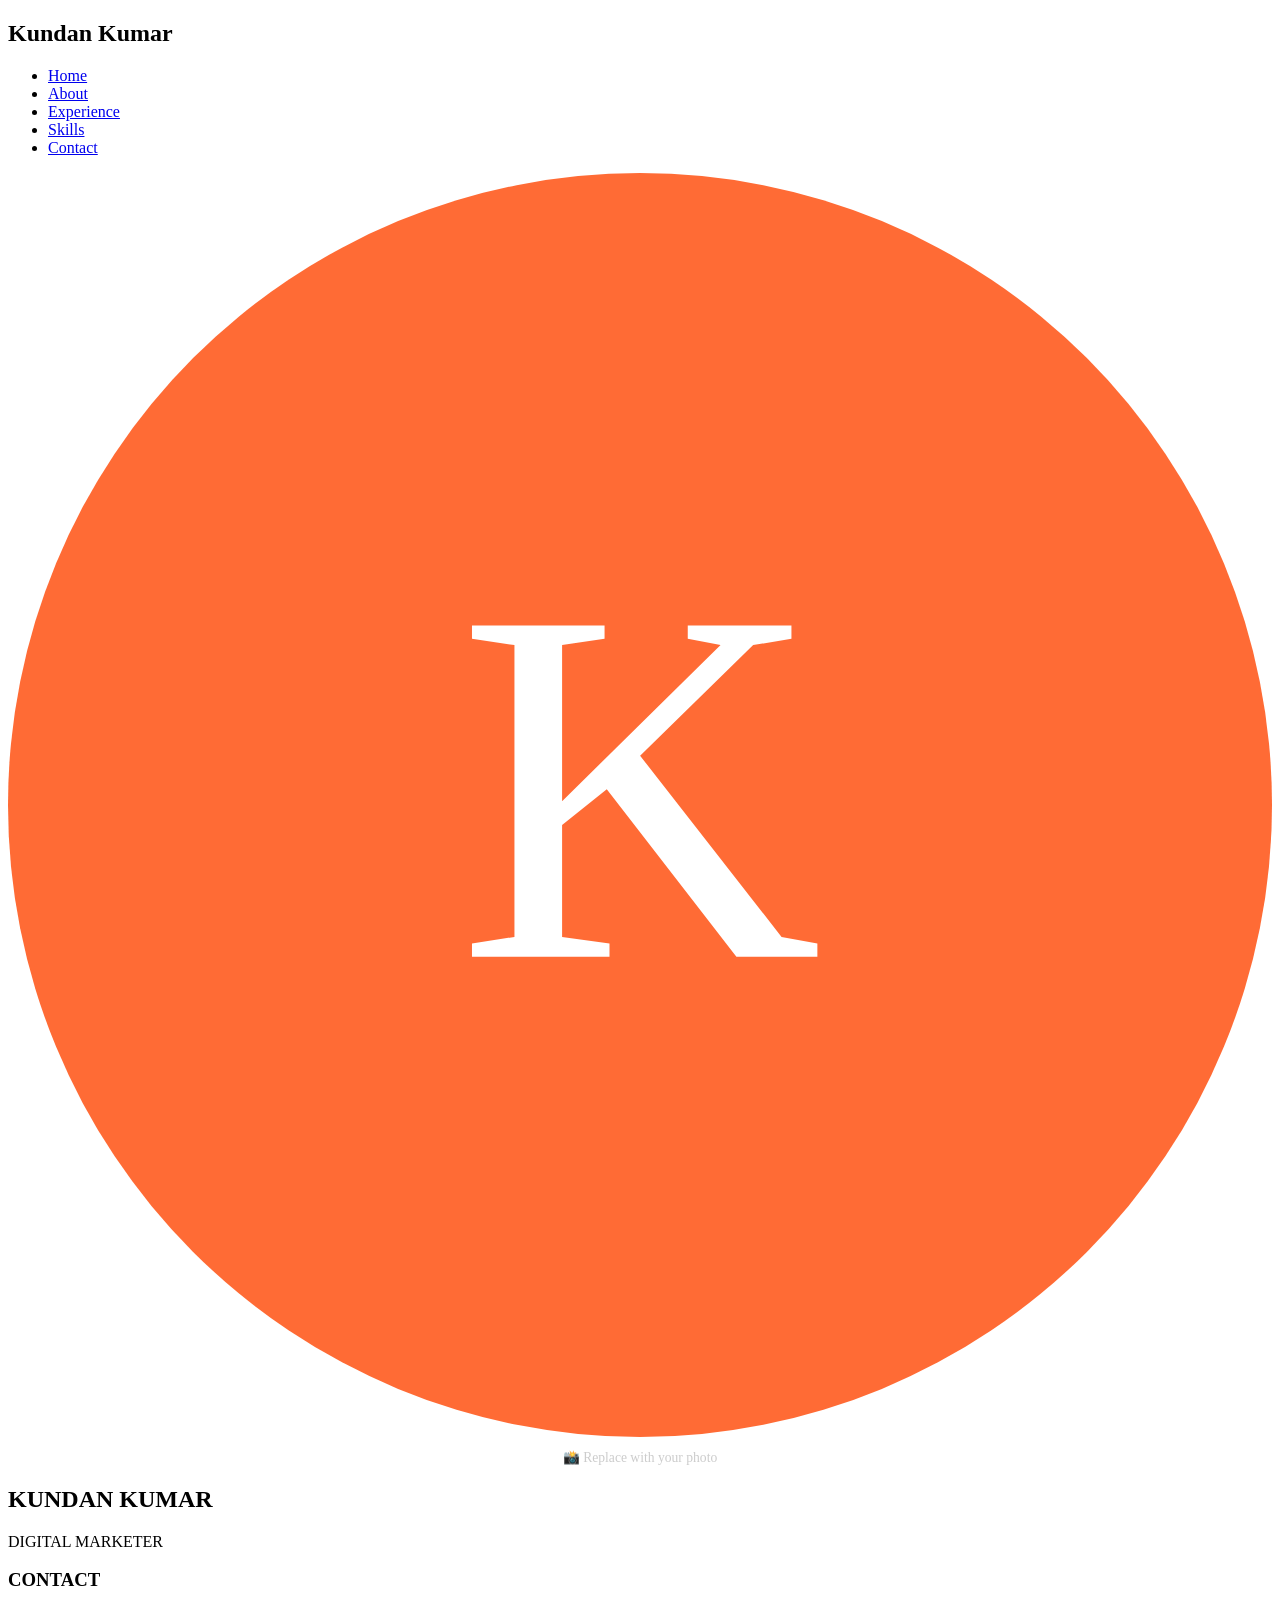
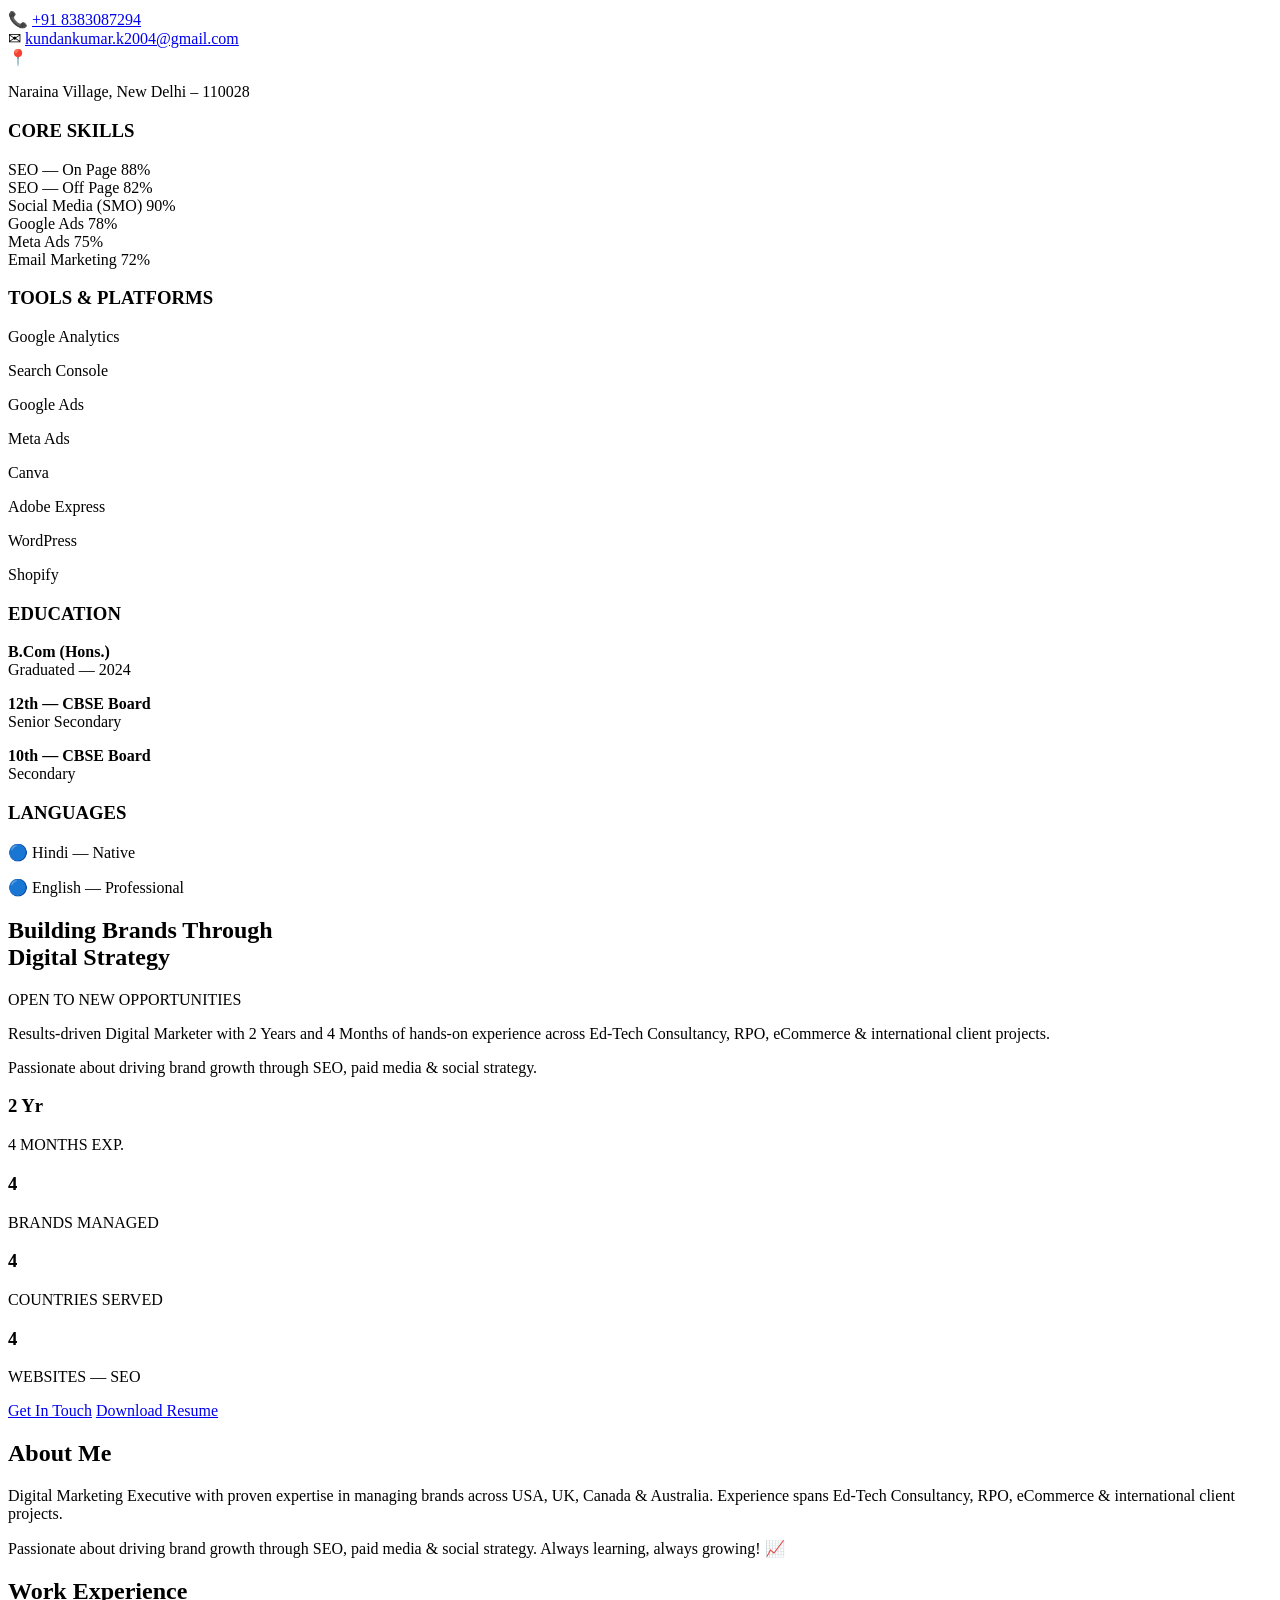
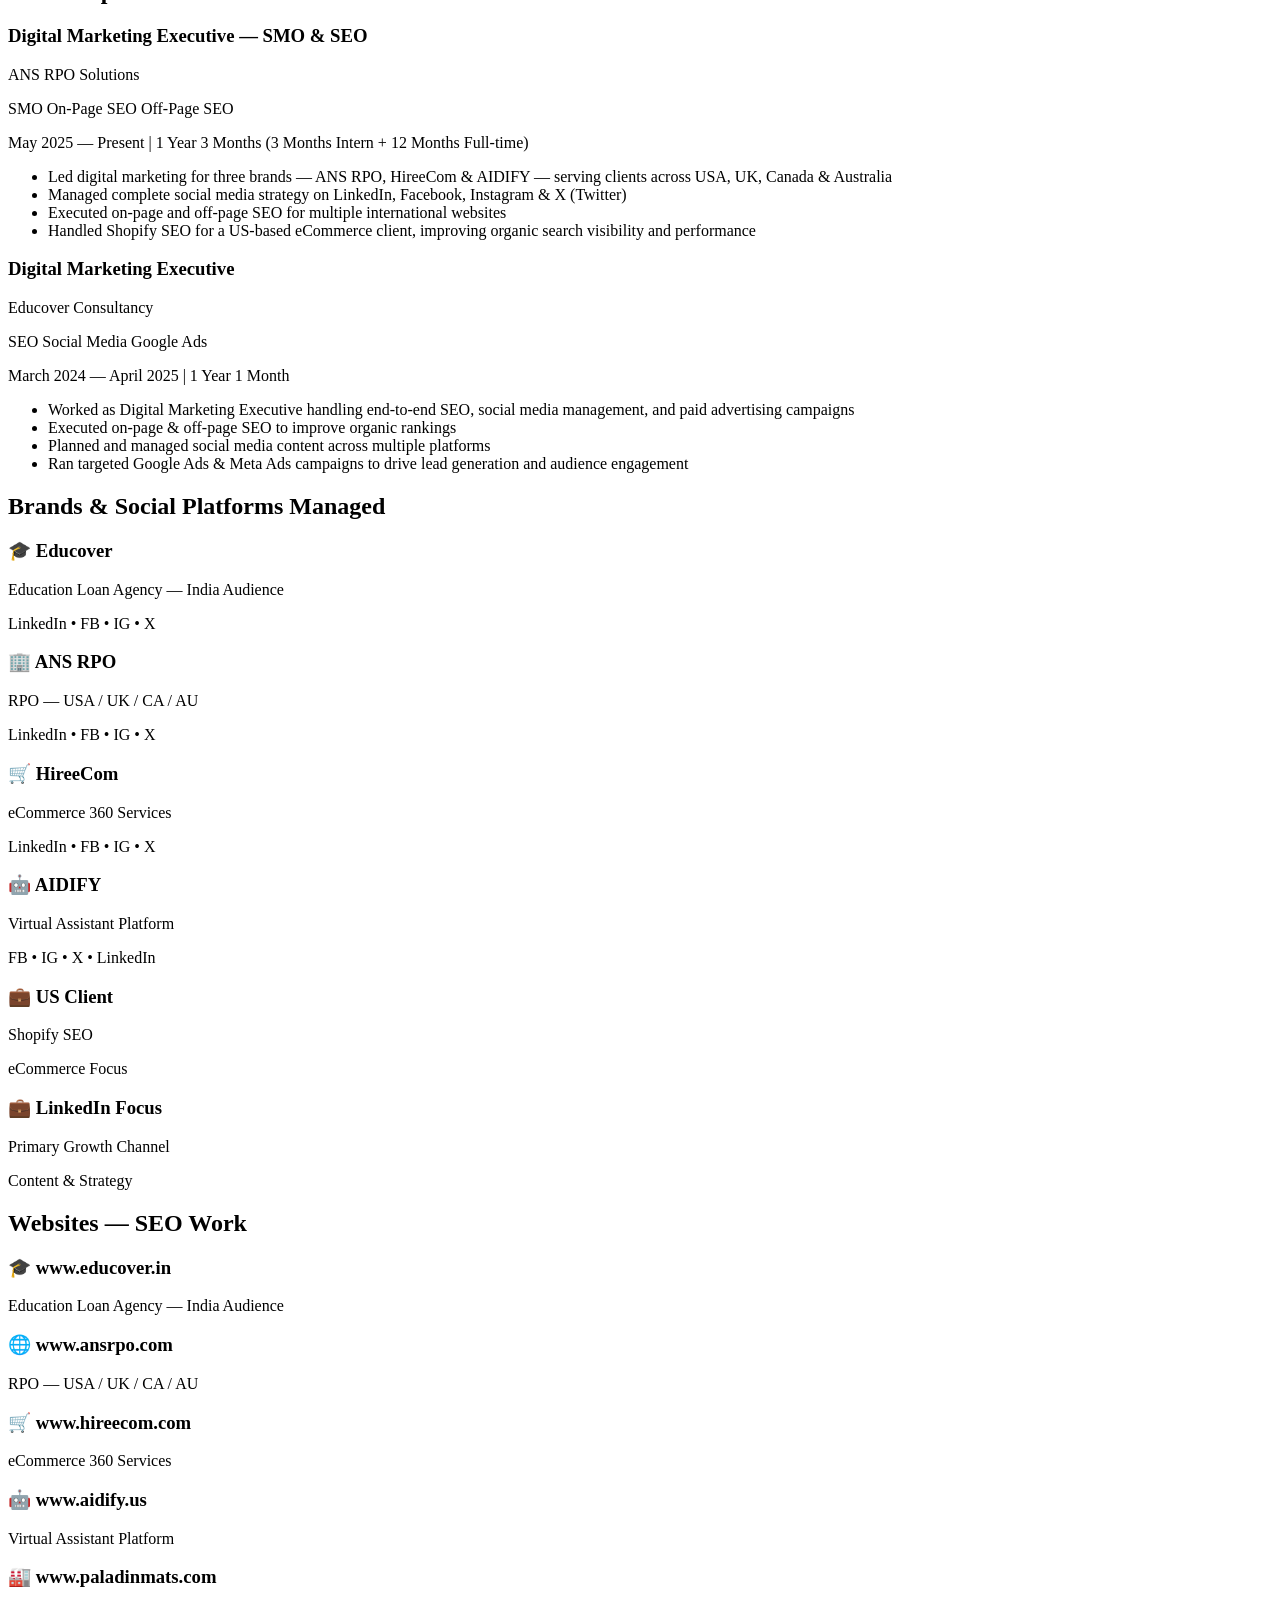
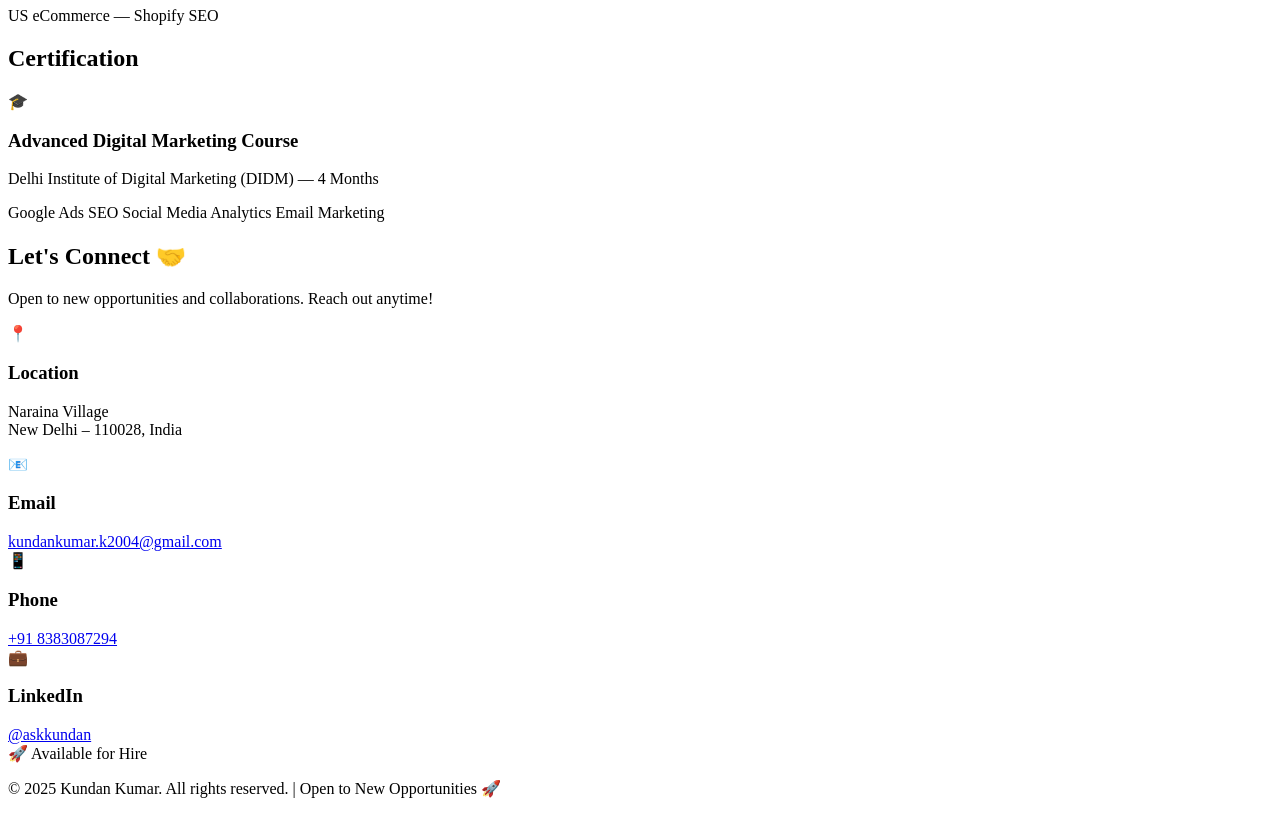
==== index.html @ 812a9d03 "Update index.html" ====
<!DOCTYPE html>
<html lang="en">
<head>
    <meta charset="UTF-8">
    <meta name="viewport" content="width=device-width, initial-scale=1.0">
    <title>Kundan Kumar - Digital Marketer</title>
    <link rel="stylesheet" href="style-resume.css">
</head>
<body>
    <!-- Navigation -->
    <nav class="navbar">
        <div class="container">
            <h1 class="logo">Kundan Kumar</h1>
            <ul class="nav-links">
                <li><a href="#home">Home</a></li>
                <li><a href="#about">About</a></li>
                <li><a href="#experience">Experience</a></li>
                <li><a href="#skills">Skills</a></li>
                <li><a href="#contact">Contact</a></li>
            </ul>
        </div>
    </nav>

    <!-- Main Container with Sidebar Layout -->
    <div class="main-wrapper">
        <!-- Left Sidebar -->
        <aside class="sidebar">
            <!-- Profile Section -->
            <div class="profile-section">
                <div class="profile-image-container">
                    <img src="data:image/svg+xml,%3Csvg xmlns='http://www.w3.org/2000/svg' viewBox='0 0 200 200'%3E%3Ccircle cx='100' cy='100' r='100' fill='%23FF6B35'/%3E%3Ctext x='50%' y='50%' font-size='80' fill='white' text-anchor='middle' dy='.3em'%3EK%3C/text%3E%3C/svg%3E" alt="Kundan Kumar" class="profile-image">
                    <p style="text-align: center; color: #ccc; font-size: 0.85rem; margin-top: 0.5rem;">📸 Replace with your photo</p>
                </div>
                <h2 class="sidebar-name">KUNDAN KUMAR</h2>
                <p class="sidebar-role">DIGITAL MARKETER</p>
            </div>

            <!-- Contact Section -->
            <div class="sidebar-section">
                <h3 class="sidebar-section-title">CONTACT</h3>
                <div class="contact-item-sidebar">
                    <span class="contact-icon">📞</span>
                    <a href="tel:+918383087294">+91 8383087294</a>
                </div>
                <div class="contact-item-sidebar">
                    <span class="contact-icon">✉</span>
                    <a href="mailto:kundankumar.k2004@gmail.com">kundankumar.k2004@gmail.com</a>
                </div>
                <div class="contact-item-sidebar">
                    <span class="contact-icon">📍</span>
                    <p>Naraina Village, New Delhi – 110028</p>
                </div>
            </div>

            <!-- Core Skills Section -->
            <div class="sidebar-section">
                <h3 class="sidebar-section-title">CORE SKILLS</h3>
                <div class="sidebar-skill">
                    <div class="skill-header">
                        <span>SEO — On Page</span>
                        <span class="skill-percent">88%</span>
                    </div>
                    <div class="sidebar-progress">
                        <div class="sidebar-progress-bar" style="width: 88%"></div>
                    </div>
                </div>
                <div class="sidebar-skill">
                    <div class="skill-header">
                        <span>SEO — Off Page</span>
                        <span class="skill-percent">82%</span>
                    </div>
                    <div class="sidebar-progress">
                        <div class="sidebar-progress-bar" style="width: 82%"></div>
                    </div>
                </div>
                <div class="sidebar-skill">
                    <div class="skill-header">
                        <span>Social Media (SMO)</span>
                        <span class="skill-percent">90%</span>
                    </div>
                    <div class="sidebar-progress">
                        <div class="sidebar-progress-bar" style="width: 90%"></div>
                    </div>
                </div>
                <div class="sidebar-skill">
                    <div class="skill-header">
                        <span>Google Ads</span>
                        <span class="skill-percent">78%</span>
                    </div>
                    <div class="sidebar-progress">
                        <div class="sidebar-progress-bar" style="width: 78%"></div>
                    </div>
                </div>
                <div class="sidebar-skill">
                    <div class="skill-header">
                        <span>Meta Ads</span>
                        <span class="skill-percent">75%</span>
                    </div>
                    <div class="sidebar-progress">
                        <div class="sidebar-progress-bar" style="width: 75%"></div>
                    </div>
                </div>
                <div class="sidebar-skill">
                    <div class="skill-header">
                        <span>Email Marketing</span>
                        <span class="skill-percent">72%</span>
                    </div>
                    <div class="sidebar-progress">
                        <div class="sidebar-progress-bar" style="width: 72%"></div>
                    </div>
                </div>
            </div>

            <!-- Tools Section -->
            <div class="sidebar-section">
                <h3 class="sidebar-section-title">TOOLS & PLATFORMS</h3>
                <div class="tools-list">
                    <p>Google Analytics</p>
                    <p>Search Console</p>
                    <p>Google Ads</p>
                    <p>Meta Ads</p>
                    <p>Canva</p>
                    <p>Adobe Express</p>
                    <p>WordPress</p>
                    <p>Shopify</p>
                </div>
            </div>

            <!-- Education Section -->
            <div class="sidebar-section">
                <h3 class="sidebar-section-title">EDUCATION</h3>
                <div class="education-sidebar">
                    <p><strong>B.Com (Hons.)</strong><br>Graduated — 2024</p>
                    <p><strong>12th — CBSE Board</strong><br>Senior Secondary</p>
                    <p><strong>10th — CBSE Board</strong><br>Secondary</p>
                </div>
            </div>

            <!-- Languages Section -->
            <div class="sidebar-section">
                <h3 class="sidebar-section-title">LANGUAGES</h3>
                <div class="languages-list">
                    <p>🔵 Hindi — Native</p>
                    <p>🔵 English — Professional</p>
                </div>
            </div>
        </aside>

        <!-- Main Content -->
        <main class="main-content">
            <!-- Hero Section -->
            <section id="home" class="hero">
                <div class="hero-header">
                    <h2>Building Brands Through<br><span class="highlight">Digital Strategy</span></h2>
                    <p class="hero-tag">OPEN TO NEW OPPORTUNITIES</p>
                </div>
                <p class="hero-description">
                    Results-driven Digital Marketer with 2 Years and 4 Months of hands-on experience across Ed-Tech Consultancy, RPO, eCommerce & international client projects.
                </p>
                <p class="hero-description">
                    Passionate about driving brand growth through SEO, paid media & social strategy.
                </p>
                <div class="stats-inline">
                    <div class="stat">
                        <h3>2 Yr</h3>
                        <p>4 MONTHS EXP.</p>
                    </div>
                    <div class="stat">
                        <h3>4</h3>
                        <p>BRANDS MANAGED</p>
                    </div>
                    <div class="stat">
                        <h3>4</h3>
                        <p>COUNTRIES SERVED</p>
                    </div>
                    <div class="stat">
                        <h3>4</h3>
                        <p>WEBSITES — SEO</p>
                    </div>
                </div>
                <div class="hero-buttons">
                    <a href="#contact" class="btn btn-primary">Get In Touch</a>
                    <a href="https://drive.google.com/file/d/17wzoZpNuNCdgVN_WbTjARKG0nC4PgdHW/view?usp=drivesdk" class="btn btn-secondary" target="_blank">Download Resume</a>
                </div>
            </section>

            <!-- About Section -->
            <section id="about" class="about">
                <h2>About Me</h2>
                <p>Digital Marketing Executive with proven expertise in managing brands across USA, UK, Canada & Australia. Experience spans Ed-Tech Consultancy, RPO, eCommerce & international client projects.</p>
                <p>Passionate about driving brand growth through SEO, paid media & social strategy. Always learning, always growing! 📈</p>
            </section>

            <!-- Work Experience Section -->
            <section id="experience" class="experience">
                <h2>Work Experience</h2>
                
                <div class="experience-card">
                    <div class="experience-header-main">
                        <div>
                            <h3>Digital Marketing Executive — SMO & SEO</h3>
                            <p class="company-name">ANS RPO Solutions</p>
                        </div>
                        <span class="experience-badge">SMO</span>
                        <span class="experience-badge">On-Page SEO</span>
                        <span class="experience-badge">Off-Page SEO</span>
                    </div>
                    <p class="experience-date">May 2025 — Present | 1 Year 3 Months (3 Months Intern + 12 Months Full-time)</p>
                    <ul class="experience-list">
                        <li>Led digital marketing for three brands — ANS RPO, HireeCom & AIDIFY — serving clients across USA, UK, Canada & Australia</li>
                        <li>Managed complete social media strategy on LinkedIn, Facebook, Instagram & X (Twitter)</li>
                        <li>Executed on-page and off-page SEO for multiple international websites</li>
                        <li>Handled Shopify SEO for a US-based eCommerce client, improving organic search visibility and performance</li>
                    </ul>
                </div>

                <div class="experience-card">
                    <div class="experience-header-main">
                        <div>
                            <h3>Digital Marketing Executive</h3>
                            <p class="company-name">Educover Consultancy</p>
                        </div>
                        <span class="experience-badge">SEO</span>
                        <span class="experience-badge">Social Media</span>
                        <span class="experience-badge">Google Ads</span>
                    </div>
                    <p class="experience-date">March 2024 — April 2025 | 1 Year 1 Month</p>
                    <ul class="experience-list">
                        <li>Worked as Digital Marketing Executive handling end-to-end SEO, social media management, and paid advertising campaigns</li>
                        <li>Executed on-page & off-page SEO to improve organic rankings</li>
                        <li>Planned and managed social media content across multiple platforms</li>
                        <li>Ran targeted Google Ads & Meta Ads campaigns to drive lead generation and audience engagement</li>
                    </ul>
                </div>
            </section>

            <!-- Brands Section -->
            <section id="brands" class="brands">
                <h2>Brands & Social Platforms Managed</h2>
                <div class="brands-grid">
                    <div class="brand-card">
                        <h3>🎓 Educover</h3>
                        <p>Education Loan Agency — India Audience</p>
                        <p class="brand-platforms">LinkedIn • FB • IG • X</p>
                    </div>
                    <div class="brand-card">
                        <h3>🏢 ANS RPO</h3>
                        <p>RPO — USA / UK / CA / AU</p>
                        <p class="brand-platforms">LinkedIn • FB • IG • X</p>
                    </div>
                    <div class="brand-card">
                        <h3>🛒 HireeCom</h3>
                        <p>eCommerce 360 Services</p>
                        <p class="brand-platforms">LinkedIn • FB • IG • X</p>
                    </div>
                    <div class="brand-card">
                        <h3>🤖 AIDIFY</h3>
                        <p>Virtual Assistant Platform</p>
                        <p class="brand-platforms">FB • IG • X • LinkedIn</p>
                    </div>
                    <div class="brand-card">
                        <h3>💼 US Client</h3>
                        <p>Shopify SEO</p>
                        <p class="brand-platforms">eCommerce Focus</p>
                    </div>
                    <div class="brand-card">
                        <h3>💼 LinkedIn Focus</h3>
                        <p>Primary Growth Channel</p>
                        <p class="brand-platforms">Content & Strategy</p>
                    </div>
                </div>
            </section>

            <!-- Websites - SEO Work -->
            <section id="websites" class="websites">
                <h2>Websites — SEO Work</h2>
                <div class="websites-grid">
                    <div class="website-card">
                        <h3>🎓 www.educover.in</h3>
                        <p>Education Loan Agency — India Audience</p>
                    </div>
                    <div class="website-card">
                        <h3>🌐 www.ansrpo.com</h3>
                        <p>RPO — USA / UK / CA / AU</p>
                    </div>
                    <div class="website-card">
                        <h3>🛒 www.hireecom.com</h3>
                        <p>eCommerce 360 Services</p>
                    </div>
                    <div class="website-card">
                        <h3>🤖 www.aidify.us</h3>
                        <p>Virtual Assistant Platform</p>
                    </div>
                    <div class="website-card">
                        <h3>🏭 www.paladinmats.com</h3>
                        <p>US eCommerce — Shopify SEO</p>
                    </div>
                </div>
            </section>

            <!-- Certification Section -->
            <section id="certification" class="certification">
                <h2>Certification</h2>
                <div class="cert-card">
                    <div class="cert-icon">🎓</div>
                    <div class="cert-content">
                        <h3>Advanced Digital Marketing Course</h3>
                        <p>Delhi Institute of Digital Marketing (DIDM) — 4 Months</p>
                        <div class="cert-skills">
                            <span>Google Ads</span>
                            <span>SEO</span>
                            <span>Social Media</span>
                            <span>Analytics</span>
                            <span>Email Marketing</span>
                        </div>
                    </div>
                </div>
            </section>

            <!-- Contact Section -->
            <section id="contact" class="contact">
                <h2>Let's Connect 🤝</h2>
                <p>Open to new opportunities and collaborations. Reach out anytime!</p>
                
                <div class="contact-grid">
                    <div class="contact-item-main">
                        <span class="contact-icon-main">📍</span>
                        <div>
                            <h3>Location</h3>
                            <p>Naraina Village<br>New Delhi – 110028, India</p>
                        </div>
                    </div>
                    <div class="contact-item-main">
                        <span class="contact-icon-main">📧</span>
                        <div>
                            <h3>Email</h3>
                            <a href="mailto:kundankumar.k2004@gmail.com">kundankumar.k2004@gmail.com</a>
                        </div>
                    </div>
                    <div class="contact-item-main">
                        <span class="contact-icon-main">📱</span>
                        <div>
                            <h3>Phone</h3>
                            <a href="tel:+918383087294">+91 8383087294</a>
                        </div>
                    </div>
                    <div class="contact-item-main">
                        <span class="contact-icon-main">💼</span>
                        <div>
                            <h3>LinkedIn</h3>
                            <a href="https://www.linkedin.com/in/askkundan/" target="_blank">@askkundan</a>
                        </div>
                    </div>
                </div>

                <div class="available-badge">
                    <span>🚀</span> Available for Hire
                </div>
            </section>
        </main>
    </div>

    <!-- Footer -->
    <footer>
        <p>&copy; 2025 Kundan Kumar. All rights reserved. | Open to New Opportunities 🚀</p>
    </footer>

    <script src="script.js"></script>
</body>
</html>
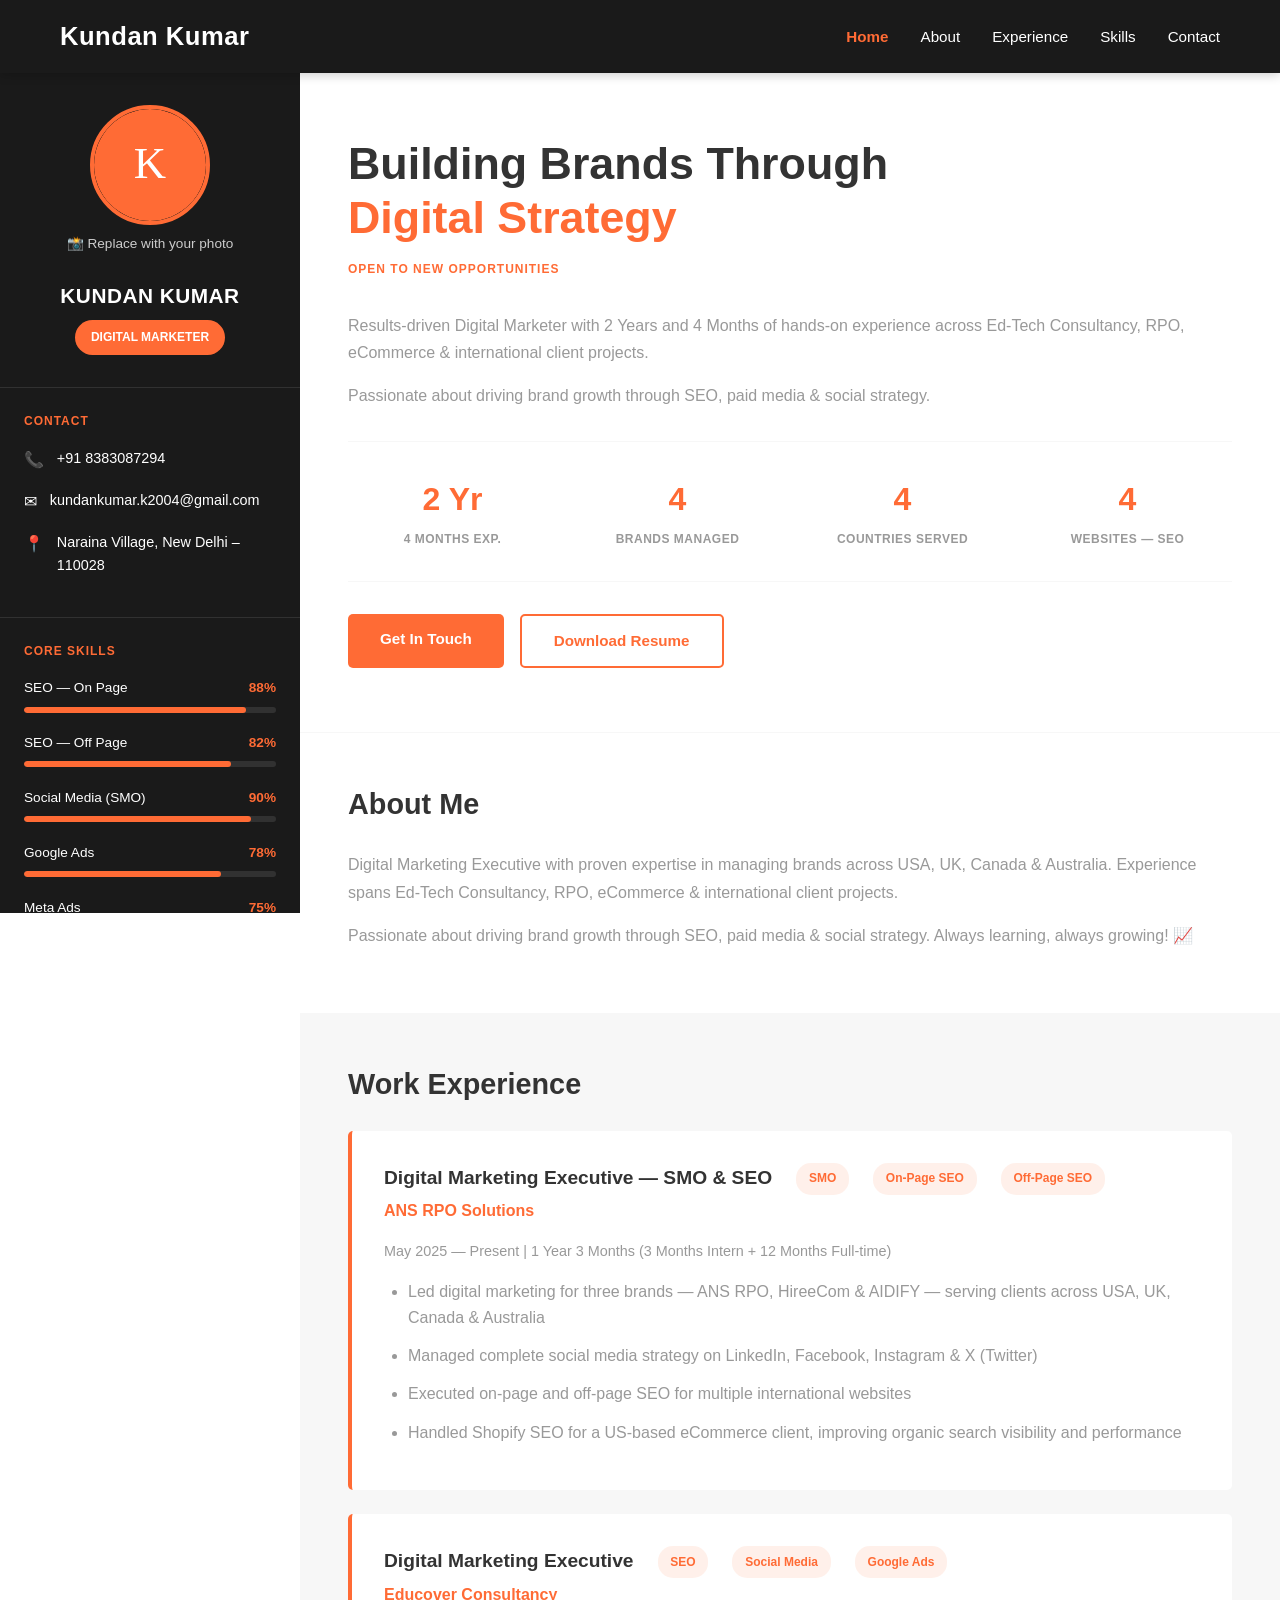
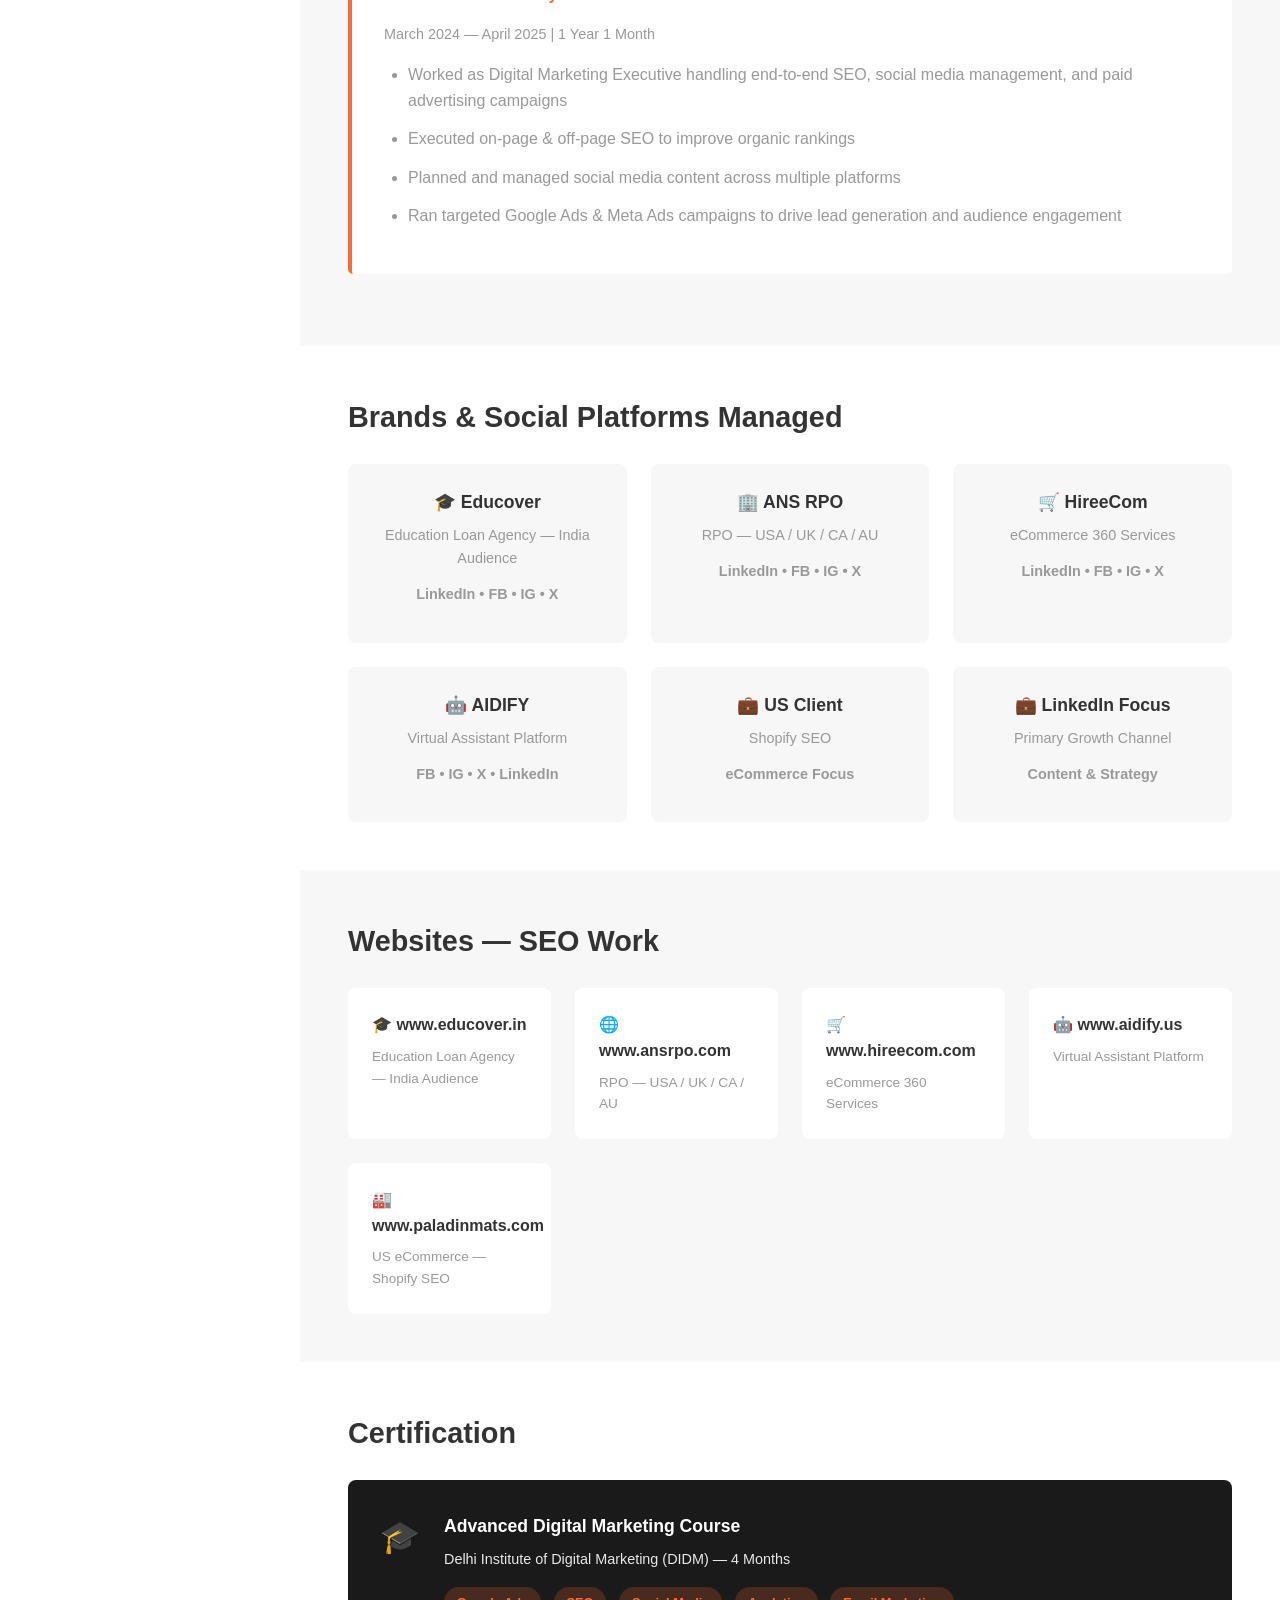
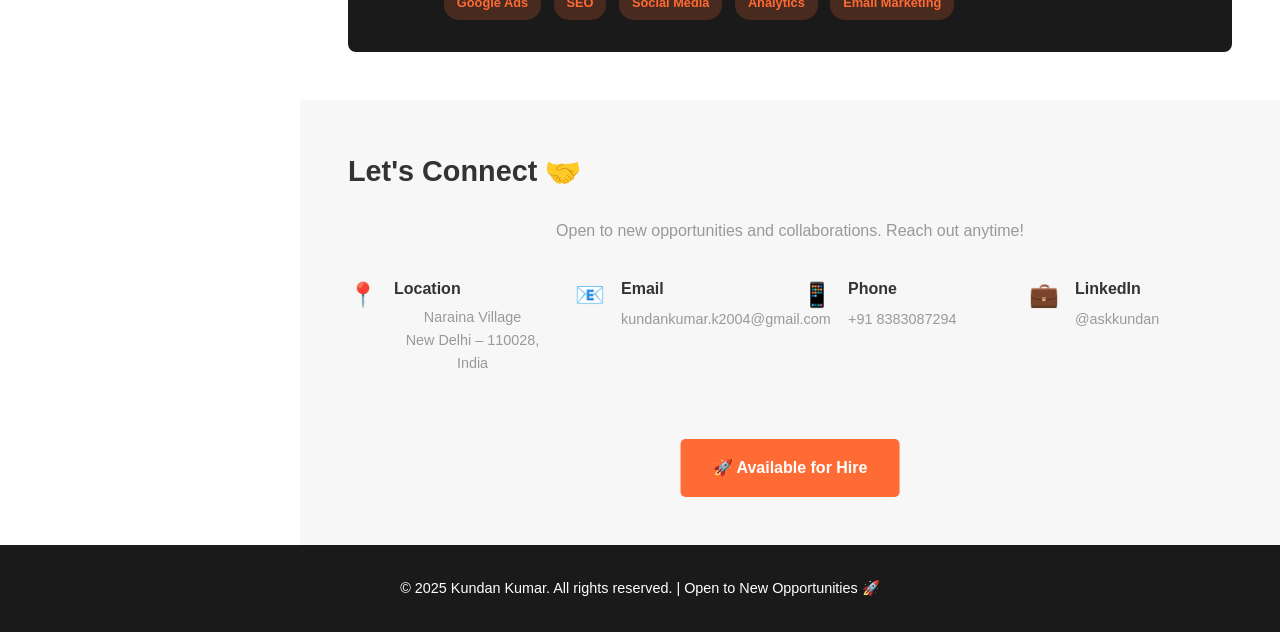
==== commit 3a3f1cb5: "Update index.html" ====
--- a/index.html
+++ b/index.html
@@ -4,7 +4,7 @@
     <meta charset="UTF-8">
     <meta name="viewport" content="width=device-width, initial-scale=1.0">
     <title>Kundan Kumar - Digital Marketer</title>
-    <link rel="stylesheet" href="style-resume.css">
+    <link rel="stylesheet" href="style.css">
 </head>
 <body>
     <!-- Navigation -->
--- a/style.css
+++ b/style.css
@@ -0,0 +1,746 @@
+* {
+    margin: 0;
+    padding: 0;
+    box-sizing: border-box;
+}
+
+:root {
+    --primary-color: #FF6B35;
+    --secondary-color: #004E89;
+    --dark-bg: #1a1a1a;
+    --light-bg: #F7F7F7;
+    --white: #FFFFFF;
+    --text-light: #999;
+    --text-dark: #333;
+}
+
+html {
+    scroll-behavior: smooth;
+}
+
+body {
+    font-family: 'Segoe UI', Tahoma, Geneva, Verdana, sans-serif;
+    line-height: 1.6;
+    color: var(--text-dark);
+    background: var(--white);
+}
+
+.container {
+    max-width: 1200px;
+    margin: 0 auto;
+    padding: 0 20px;
+}
+
+/* =============== NAVBAR =============== */
+.navbar {
+    background: var(--dark-bg);
+    color: var(--white);
+    padding: 1rem 0;
+    position: sticky;
+    top: 0;
+    z-index: 100;
+    box-shadow: 0 2px 10px rgba(0,0,0,0.2);
+}
+
+.navbar .container {
+    display: flex;
+    justify-content: space-between;
+    align-items: center;
+}
+
+.logo {
+    font-size: 1.6rem;
+    font-weight: bold;
+    letter-spacing: 0.5px;
+}
+
+.nav-links {
+    display: flex;
+    list-style: none;
+    gap: 2rem;
+}
+
+.nav-links a {
+    color: var(--white);
+    text-decoration: none;
+    transition: color 0.3s ease;
+    font-weight: 500;
+    font-size: 0.95rem;
+}
+
+.nav-links a:hover {
+    color: var(--primary-color);
+}
+
+/* =============== MAIN WRAPPER =============== */
+.main-wrapper {
+    display: grid;
+    grid-template-columns: 300px 1fr;
+    min-height: calc(100vh - 60px);
+}
+
+/* =============== SIDEBAR =============== */
+.sidebar {
+    background: var(--dark-bg);
+    color: var(--white);
+    padding: 2rem 0;
+    position: sticky;
+    top: 60px;
+    height: calc(100vh - 60px);
+    overflow-y: auto;
+}
+
+.sidebar::-webkit-scrollbar {
+    width: 6px;
+}
+
+.sidebar::-webkit-scrollbar-track {
+    background: rgba(255,255,255,0.1);
+}
+
+.sidebar::-webkit-scrollbar-thumb {
+    background: var(--primary-color);
+    border-radius: 3px;
+}
+
+/* Profile Section */
+.profile-section {
+    text-align: center;
+    padding: 0 1.5rem 2rem;
+    border-bottom: 1px solid rgba(255,255,255,0.1);
+}
+
+.profile-image-container {
+    margin-bottom: 1.5rem;
+}
+
+.profile-image {
+    width: 120px;
+    height: 120px;
+    border-radius: 50%;
+    border: 4px solid var(--primary-color);
+    display: block;
+    margin: 0 auto;
+    object-fit: cover;
+}
+
+.sidebar-name {
+    font-size: 1.3rem;
+    font-weight: bold;
+    margin-bottom: 0.5rem;
+    letter-spacing: 0.5px;
+}
+
+.sidebar-role {
+    background: var(--primary-color);
+    color: var(--white);
+    padding: 0.5rem 1rem;
+    border-radius: 20px;
+    font-size: 0.75rem;
+    font-weight: bold;
+    display: inline-block;
+}
+
+/* Sidebar Sections */
+.sidebar-section {
+    padding: 1.5rem;
+    border-bottom: 1px solid rgba(255,255,255,0.1);
+}
+
+.sidebar-section-title {
+    font-size: 0.75rem;
+    font-weight: bold;
+    color: var(--primary-color);
+    margin-bottom: 1rem;
+    letter-spacing: 1px;
+    text-transform: uppercase;
+}
+
+/* Contact Items in Sidebar */
+.contact-item-sidebar {
+    display: flex;
+    gap: 0.8rem;
+    margin-bottom: 1rem;
+    font-size: 0.9rem;
+}
+
+.contact-icon {
+    font-size: 1rem;
+    flex-shrink: 0;
+}
+
+.contact-item-sidebar a {
+    color: var(--white);
+    text-decoration: none;
+    word-break: break-word;
+    transition: color 0.3s;
+}
+
+.contact-item-sidebar a:hover {
+    color: var(--primary-color);
+}
+
+.contact-item-sidebar p {
+    font-size: 0.9rem;
+    margin: 0;
+}
+
+/* Sidebar Skills */
+.sidebar-skill {
+    margin-bottom: 1.2rem;
+}
+
+.skill-header {
+    display: flex;
+    justify-content: space-between;
+    font-size: 0.85rem;
+    margin-bottom: 0.5rem;
+    align-items: center;
+}
+
+.skill-header span:first-child {
+    flex-grow: 1;
+}
+
+.skill-percent {
+    color: var(--primary-color);
+    font-weight: bold;
+}
+
+.sidebar-progress {
+    width: 100%;
+    height: 6px;
+    background: rgba(255,255,255,0.1);
+    border-radius: 3px;
+    overflow: hidden;
+}
+
+.sidebar-progress-bar {
+    height: 100%;
+    background: var(--primary-color);
+    border-radius: 3px;
+    transition: width 0.5s ease;
+}
+
+/* Tools List */
+.tools-list {
+    display: grid;
+    grid-template-columns: 1fr 1fr;
+    gap: 0.8rem;
+    font-size: 0.85rem;
+}
+
+.tools-list p {
+    background: rgba(255,107,53,0.1);
+    color: var(--primary-color);
+    padding: 0.5rem;
+    border-radius: 4px;
+}
+
+/* Education in Sidebar */
+.education-sidebar {
+    font-size: 0.85rem;
+}
+
+.education-sidebar p {
+    margin-bottom: 1rem;
+    line-height: 1.6;
+}
+
+.education-sidebar strong {
+    color: var(--primary-color);
+}
+
+/* Languages */
+.languages-list {
+    font-size: 0.9rem;
+}
+
+.languages-list p {
+    margin-bottom: 0.8rem;
+}
+
+/* =============== MAIN CONTENT =============== */
+.main-content {
+    background: var(--white);
+    padding: 0;
+}
+
+/* Hero Section */
+.hero {
+    padding: 4rem 3rem;
+    border-bottom: 1px solid var(--light-bg);
+}
+
+.hero-header {
+    margin-bottom: 2rem;
+}
+
+.hero-header h2 {
+    font-size: 2.8rem;
+    font-weight: bold;
+    line-height: 1.2;
+    color: var(--text-dark);
+    margin-bottom: 1rem;
+}
+
+.hero-header h2 .highlight {
+    color: var(--primary-color);
+}
+
+.hero-tag {
+    font-size: 0.75rem;
+    color: var(--primary-color);
+    font-weight: bold;
+    letter-spacing: 1px;
+    text-transform: uppercase;
+    margin-bottom: 1.5rem;
+}
+
+.hero-description {
+    font-size: 1rem;
+    color: var(--text-light);
+    margin-bottom: 1rem;
+    line-height: 1.7;
+}
+
+/* Stats Inline */
+.stats-inline {
+    display: grid;
+    grid-template-columns: repeat(4, 1fr);
+    gap: 1rem;
+    margin: 2rem 0;
+    padding: 2rem 0;
+    border-top: 1px solid var(--light-bg);
+    border-bottom: 1px solid var(--light-bg);
+}
+
+.stat {
+    text-align: center;
+}
+
+.stat h3 {
+    font-size: 2rem;
+    color: var(--primary-color);
+    margin-bottom: 0.3rem;
+}
+
+.stat p {
+    font-size: 0.75rem;
+    color: var(--text-light);
+    font-weight: bold;
+    letter-spacing: 0.5px;
+}
+
+/* Buttons */
+.hero-buttons {
+    display: flex;
+    gap: 1rem;
+    margin-top: 2rem;
+}
+
+.btn {
+    padding: 0.8rem 2rem;
+    border-radius: 5px;
+    text-decoration: none;
+    font-weight: bold;
+    transition: all 0.3s ease;
+    display: inline-block;
+    border: none;
+    cursor: pointer;
+    font-size: 0.95rem;
+}
+
+.btn-primary {
+    background: var(--primary-color);
+    color: var(--white);
+}
+
+.btn-primary:hover {
+    background: #ff5914;
+    transform: translateY(-2px);
+}
+
+.btn-secondary {
+    background: transparent;
+    color: var(--primary-color);
+    border: 2px solid var(--primary-color);
+}
+
+.btn-secondary:hover {
+    background: var(--primary-color);
+    color: var(--white);
+}
+
+/* About Section */
+.about {
+    padding: 3rem;
+}
+
+.about h2,
+.experience h2,
+.brands h2,
+.websites h2,
+.certification h2,
+.contact h2 {
+    font-size: 1.8rem;
+    font-weight: bold;
+    margin-bottom: 1.5rem;
+    color: var(--text-dark);
+}
+
+.about p {
+    font-size: 1rem;
+    color: var(--text-light);
+    margin-bottom: 1rem;
+    line-height: 1.7;
+}
+
+/* Experience Section */
+.experience {
+    padding: 3rem;
+    background: var(--light-bg);
+}
+
+.experience-card {
+    background: var(--white);
+    padding: 2rem;
+    margin-bottom: 1.5rem;
+    border-left: 4px solid var(--primary-color);
+    border-radius: 5px;
+}
+
+.experience-header-main {
+    display: flex;
+    gap: 1.5rem;
+    align-items: start;
+    margin-bottom: 1rem;
+    flex-wrap: wrap;
+}
+
+.experience-header-main h3 {
+    font-size: 1.2rem;
+    color: var(--text-dark);
+    margin-bottom: 0.3rem;
+}
+
+.company-name {
+    color: var(--primary-color);
+    font-weight: bold;
+}
+
+.experience-badge {
+    background: rgba(255,107,53,0.1);
+    color: var(--primary-color);
+    padding: 0.4rem 0.8rem;
+    border-radius: 15px;
+    font-size: 0.75rem;
+    font-weight: bold;
+    white-space: nowrap;
+}
+
+.experience-date {
+    font-size: 0.9rem;
+    color: var(--text-light);
+    margin-bottom: 1rem;
+}
+
+.experience-list {
+    margin-left: 1.5rem;
+}
+
+.experience-list li {
+    margin-bottom: 0.8rem;
+    color: var(--text-light);
+    line-height: 1.6;
+}
+
+/* Brands Section */
+.brands {
+    padding: 3rem;
+}
+
+.brands-grid {
+    display: grid;
+    grid-template-columns: repeat(3, 1fr);
+    gap: 1.5rem;
+}
+
+.brand-card {
+    background: var(--light-bg);
+    padding: 1.5rem;
+    border-radius: 8px;
+    text-align: center;
+}
+
+.brand-card h3 {
+    font-size: 1.1rem;
+    margin-bottom: 0.5rem;
+    color: var(--text-dark);
+}
+
+.brand-card p {
+    font-size: 0.9rem;
+    color: var(--text-light);
+    margin-bottom: 0.8rem;
+}
+
+.brand-platforms {
+    font-size: 0.8rem;
+    color: var(--primary-color);
+    font-weight: 600;
+}
+
+/* Websites Section */
+.websites {
+    padding: 3rem;
+    background: var(--light-bg);
+}
+
+.websites-grid {
+    display: grid;
+    grid-template-columns: repeat(auto-fit, minmax(200px, 1fr));
+    gap: 1.5rem;
+}
+
+.website-card {
+    background: var(--white);
+    padding: 1.5rem;
+    border-radius: 8px;
+}
+
+.website-card h3 {
+    font-size: 1rem;
+    color: var(--text-dark);
+    margin-bottom: 0.5rem;
+}
+
+.website-card p {
+    font-size: 0.85rem;
+    color: var(--text-light);
+}
+
+/* Certification Section */
+.certification {
+    padding: 3rem;
+}
+
+.cert-card {
+    background: var(--dark-bg);
+    color: var(--white);
+    padding: 2rem;
+    border-radius: 8px;
+    display: flex;
+    gap: 1.5rem;
+    align-items: start;
+}
+
+.cert-icon {
+    font-size: 2rem;
+}
+
+.cert-content h3 {
+    font-size: 1.1rem;
+    margin-bottom: 0.5rem;
+}
+
+.cert-content p {
+    font-size: 0.9rem;
+    margin-bottom: 1rem;
+    opacity: 0.9;
+}
+
+.cert-skills {
+    display: flex;
+    flex-wrap: wrap;
+    gap: 0.8rem;
+}
+
+.cert-skills span {
+    background: rgba(255,107,53,0.2);
+    color: var(--primary-color);
+    padding: 0.4rem 0.8rem;
+    border-radius: 15px;
+    font-size: 0.8rem;
+    font-weight: 600;
+}
+
+/* Contact Section */
+.contact {
+    padding: 3rem;
+    background: var(--light-bg);
+}
+
+.contact p {
+    font-size: 1rem;
+    color: var(--text-light);
+    margin-bottom: 2rem;
+    text-align: center;
+}
+
+.contact-grid {
+    display: grid;
+    grid-template-columns: repeat(auto-fit, minmax(200px, 1fr));
+    gap: 1.5rem;
+    margin-bottom: 2rem;
+}
+
+.contact-item-main {
+    display: flex;
+    gap: 1rem;
+    align-items: start;
+}
+
+.contact-icon-main {
+    font-size: 1.5rem;
+}
+
+.contact-item-main h3 {
+    font-size: 1rem;
+    margin-bottom: 0.3rem;
+    color: var(--text-dark);
+}
+
+.contact-item-main p,
+.contact-item-main a {
+    font-size: 0.9rem;
+    color: var(--text-light);
+    text-decoration: none;
+}
+
+.contact-item-main a:hover {
+    color: var(--primary-color);
+}
+
+.available-badge {
+    text-align: center;
+    background: var(--primary-color);
+    color: var(--white);
+    padding: 1rem 2rem;
+    border-radius: 5px;
+    font-weight: bold;
+    display: inline-block;
+    margin-left: 50%;
+    transform: translateX(-50%);
+}
+
+/* Footer */
+footer {
+    background: var(--dark-bg);
+    color: var(--white);
+    text-align: center;
+    padding: 2rem 0;
+    font-size: 0.9rem;
+}
+
+/* =============== RESPONSIVE DESIGN =============== */
+@media (max-width: 1024px) {
+    .main-wrapper {
+        grid-template-columns: 250px 1fr;
+    }
+
+    .sidebar {
+        padding: 1.5rem 0;
+    }
+
+    .stats-inline {
+        grid-template-columns: repeat(2, 1fr);
+    }
+
+    .brands-grid {
+        grid-template-columns: repeat(2, 1fr);
+    }
+}
+
+@media (max-width: 768px) {
+    .main-wrapper {
+        grid-template-columns: 1fr;
+    }
+
+    .sidebar {
+        position: relative;
+        top: 0;
+        height: auto;
+        border-bottom: 1px solid rgba(255,255,255,0.1);
+        padding: 1.5rem 0;
+    }
+
+    .hero {
+        padding: 2rem 1.5rem;
+    }
+
+    .hero-header h2 {
+        font-size: 2rem;
+    }
+
+    .about,
+    .experience,
+    .brands,
+    .websites,
+    .certification,
+    .contact {
+        padding: 2rem 1.5rem;
+    }
+
+    .stats-inline {
+        grid-template-columns: repeat(2, 1fr);
+        gap: 1rem;
+    }
+
+    .brands-grid,
+    .websites-grid {
+        grid-template-columns: 1fr;
+    }
+
+    .nav-links {
+        gap: 1rem;
+        font-size: 0.85rem;
+    }
+
+    .experience-header-main {
+        flex-direction: column;
+        gap: 1rem;
+    }
+
+    .hero-buttons {
+        flex-direction: column;
+    }
+
+    .btn {
+        width: 100%;
+        text-align: center;
+    }
+}
+
+@media (max-width: 480px) {
+    .navbar {
+        padding: 0.8rem 0;
+    }
+
+    .logo {
+        font-size: 1.3rem;
+    }
+
+    .nav-links {
+        gap: 0.5rem;
+        font-size: 0.75rem;
+    }
+
+    .hero-header h2 {
+        font-size: 1.6rem;
+    }
+
+    .stats-inline {
+        grid-template-columns: repeat(2, 1fr);
+        gap: 0.8rem;
+        padding: 1rem 0;
+    }
+
+    .stat h3 {
+        font-size: 1.5rem;
+    }
+
+    .available-badge {
+        font-size: 0.9rem;
+    }
+}
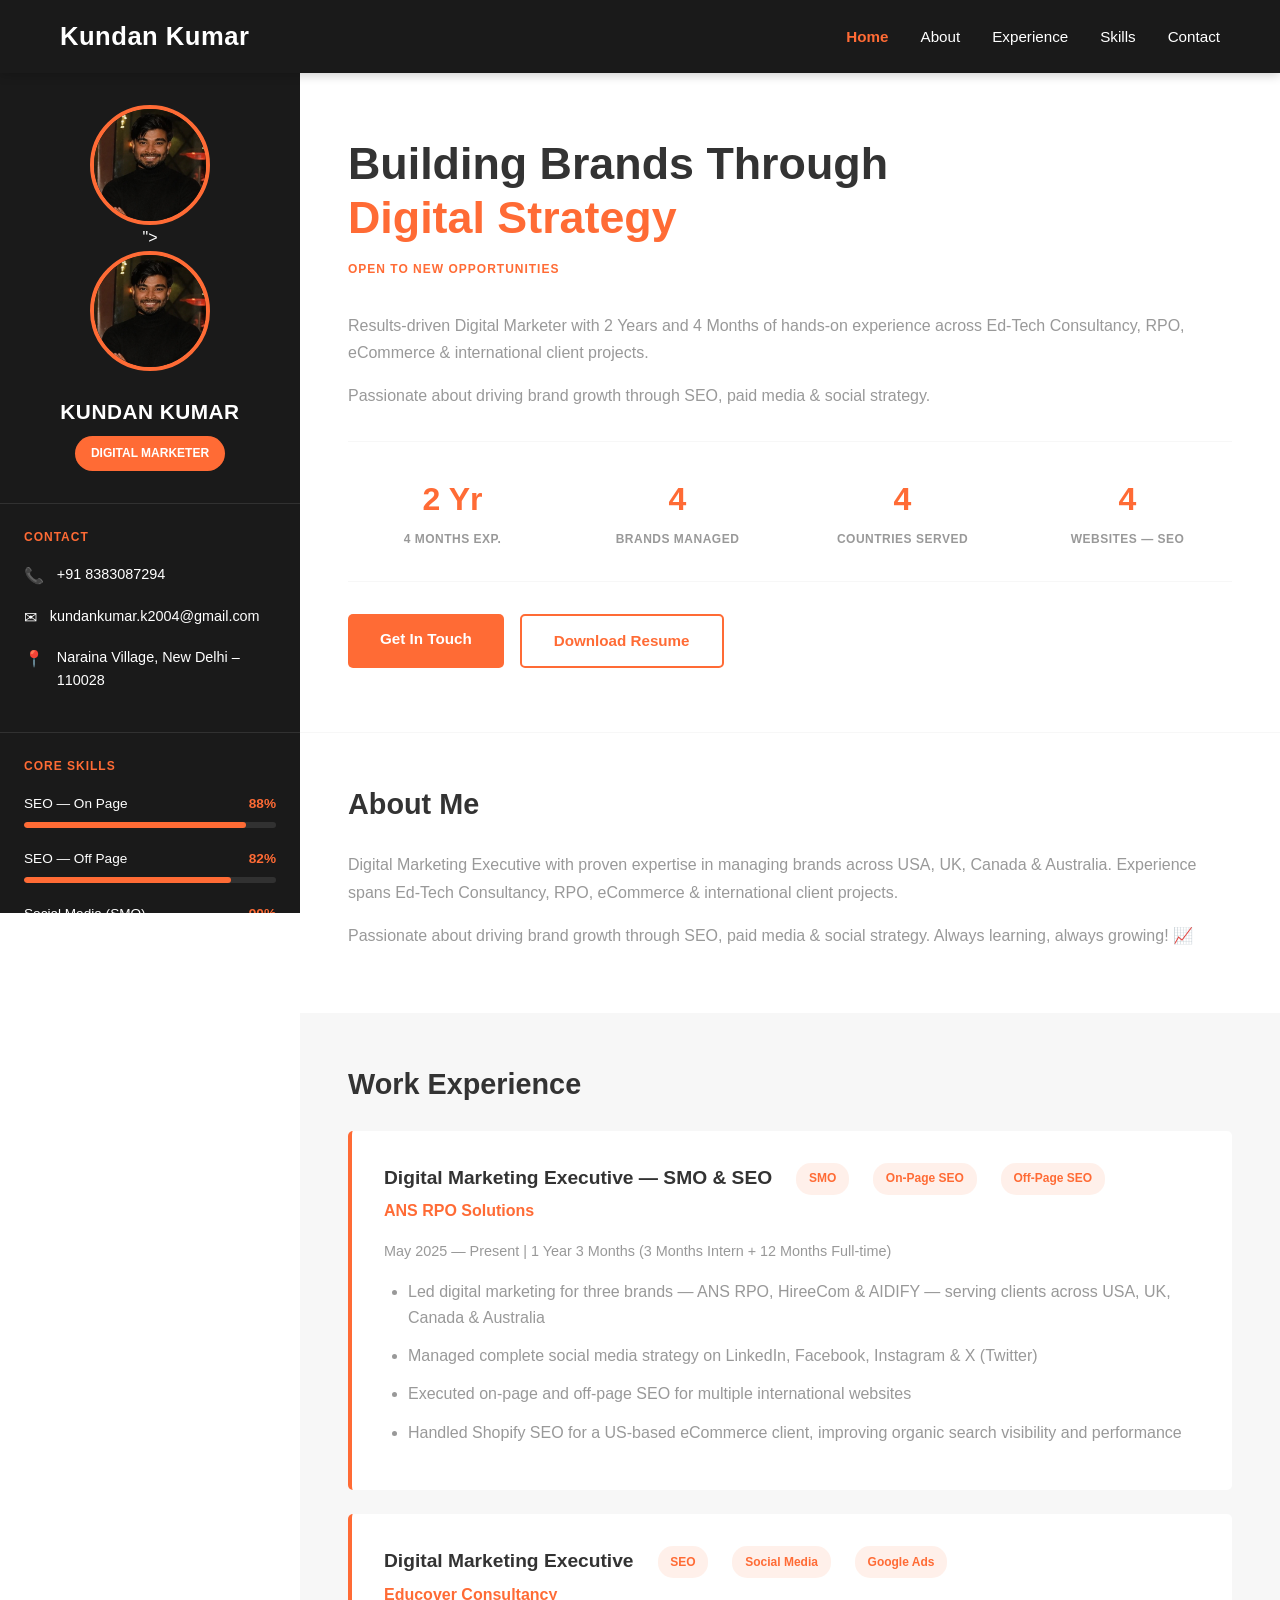
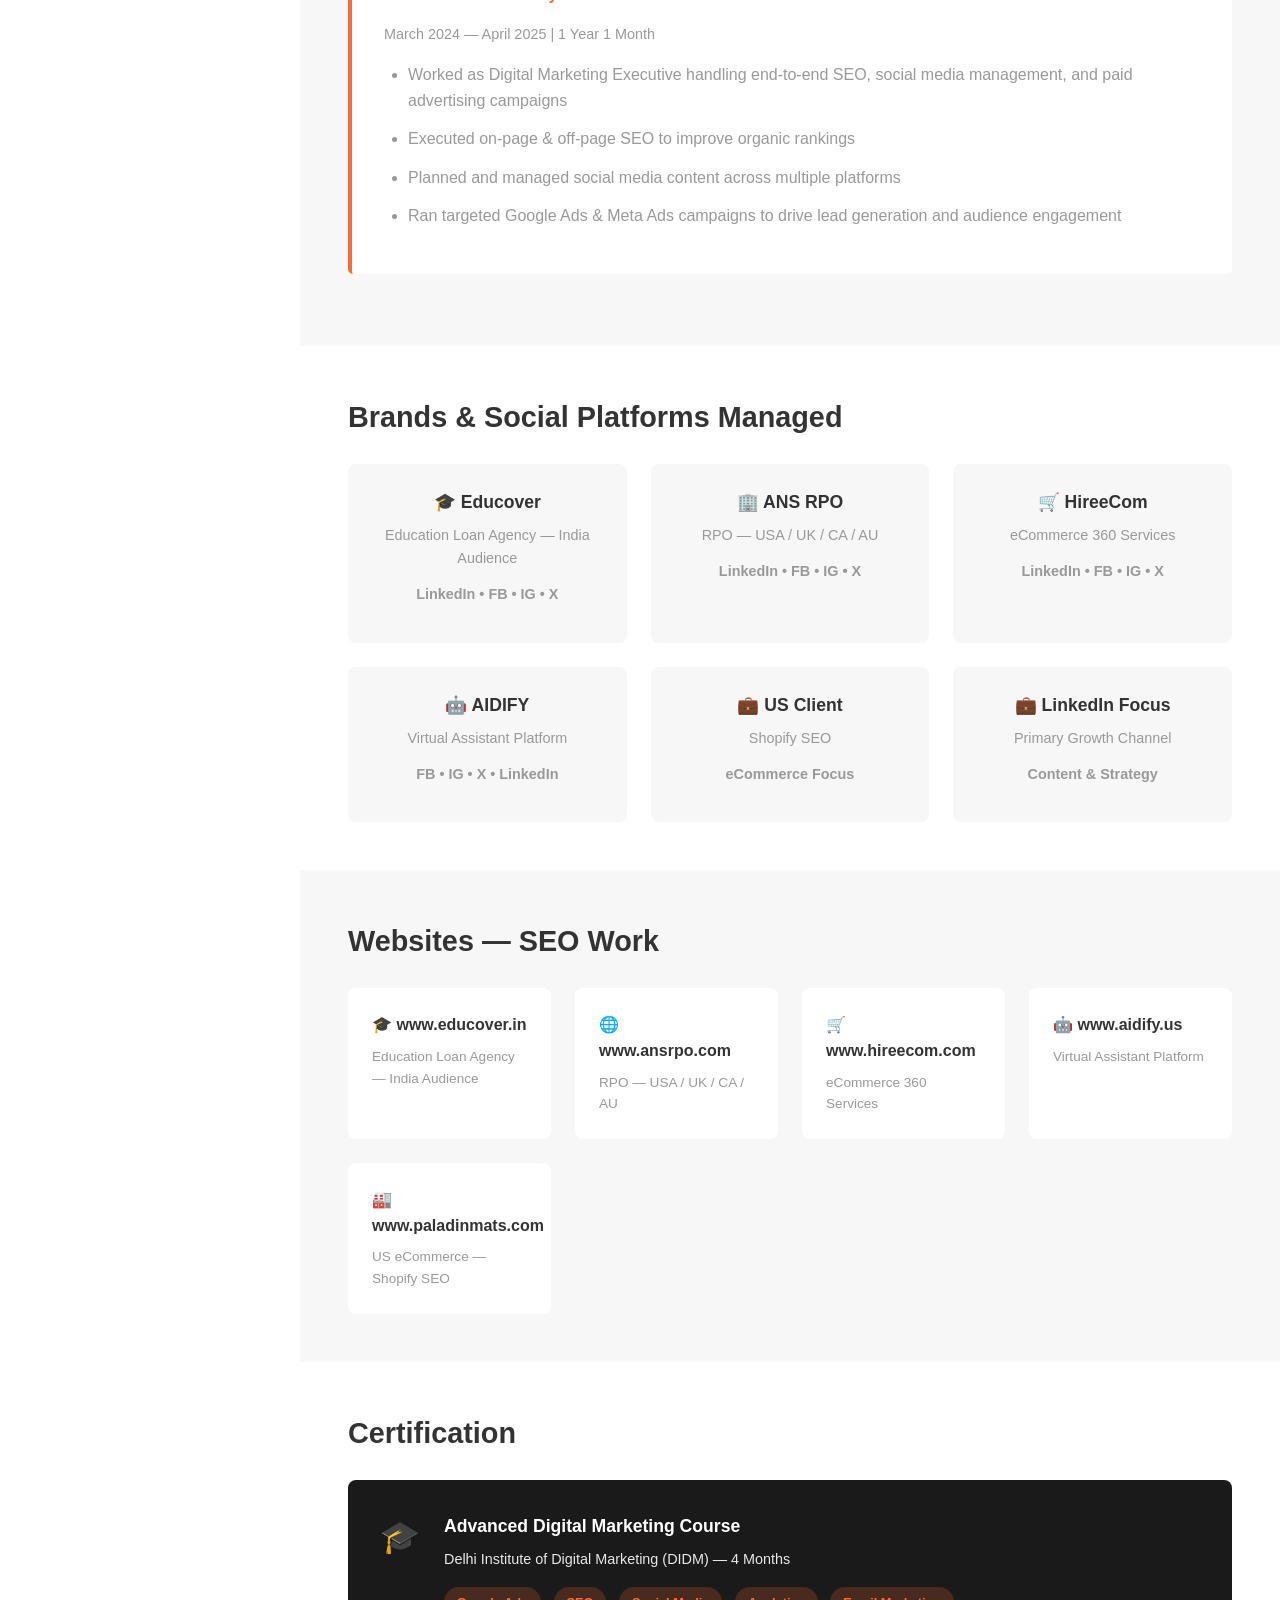
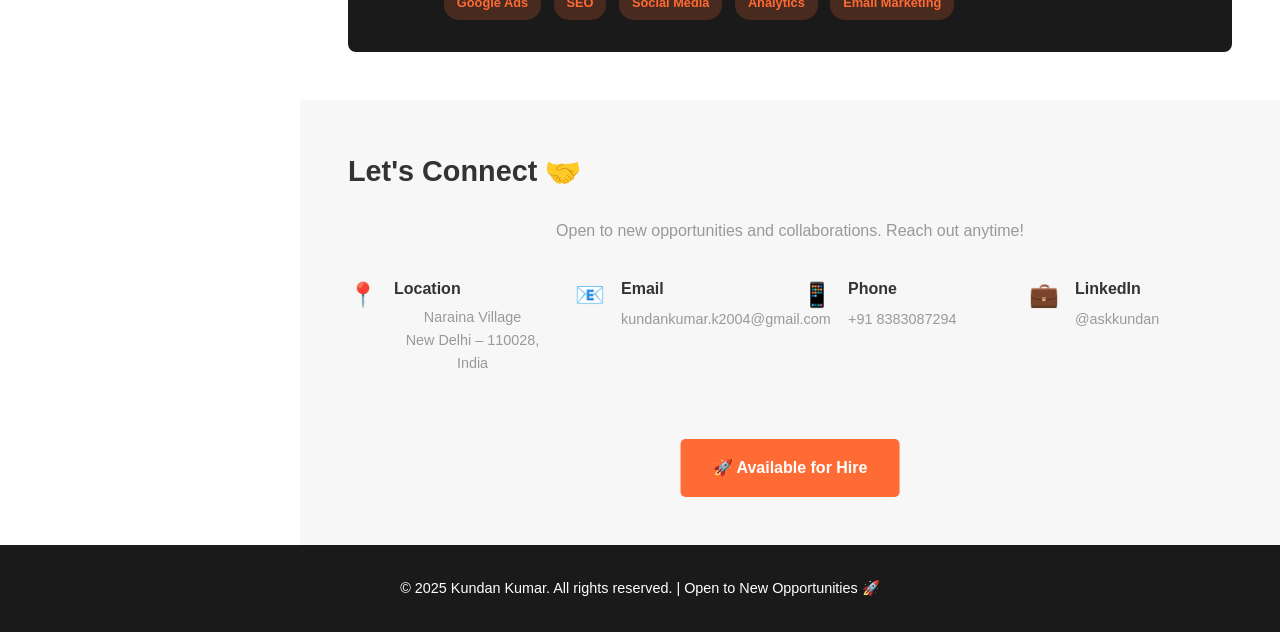
==== commit 1b06e156: "Update index.html" ====
--- a/index.html
+++ b/index.html
@@ -28,8 +28,8 @@
             <!-- Profile Section -->
             <div class="profile-section">
                 <div class="profile-image-container">
-                    <img src="data:image/svg+xml,%3Csvg xmlns='http://www.w3.org/2000/svg' viewBox='0 0 200 200'%3E%3Ccircle cx='100' cy='100' r='100' fill='%23FF6B35'/%3E%3Ctext x='50%' y='50%' font-size='80' fill='white' text-anchor='middle' dy='.3em'%3EK%3C/text%3E%3C/svg%3E" alt="Kundan Kumar" class="profile-image">
-                    <p style="text-align: center; color: #ccc; font-size: 0.85rem; margin-top: 0.5rem;">📸 Replace with your photo</p>
+                    <img src="5.png" alt="Kundan Kumar" class="profile-image">">
+                   <img src="5.png" alt="" class="profile-image">
                 </div>
                 <h2 class="sidebar-name">KUNDAN KUMAR</h2>
                 <p class="sidebar-role">DIGITAL MARKETER</p>
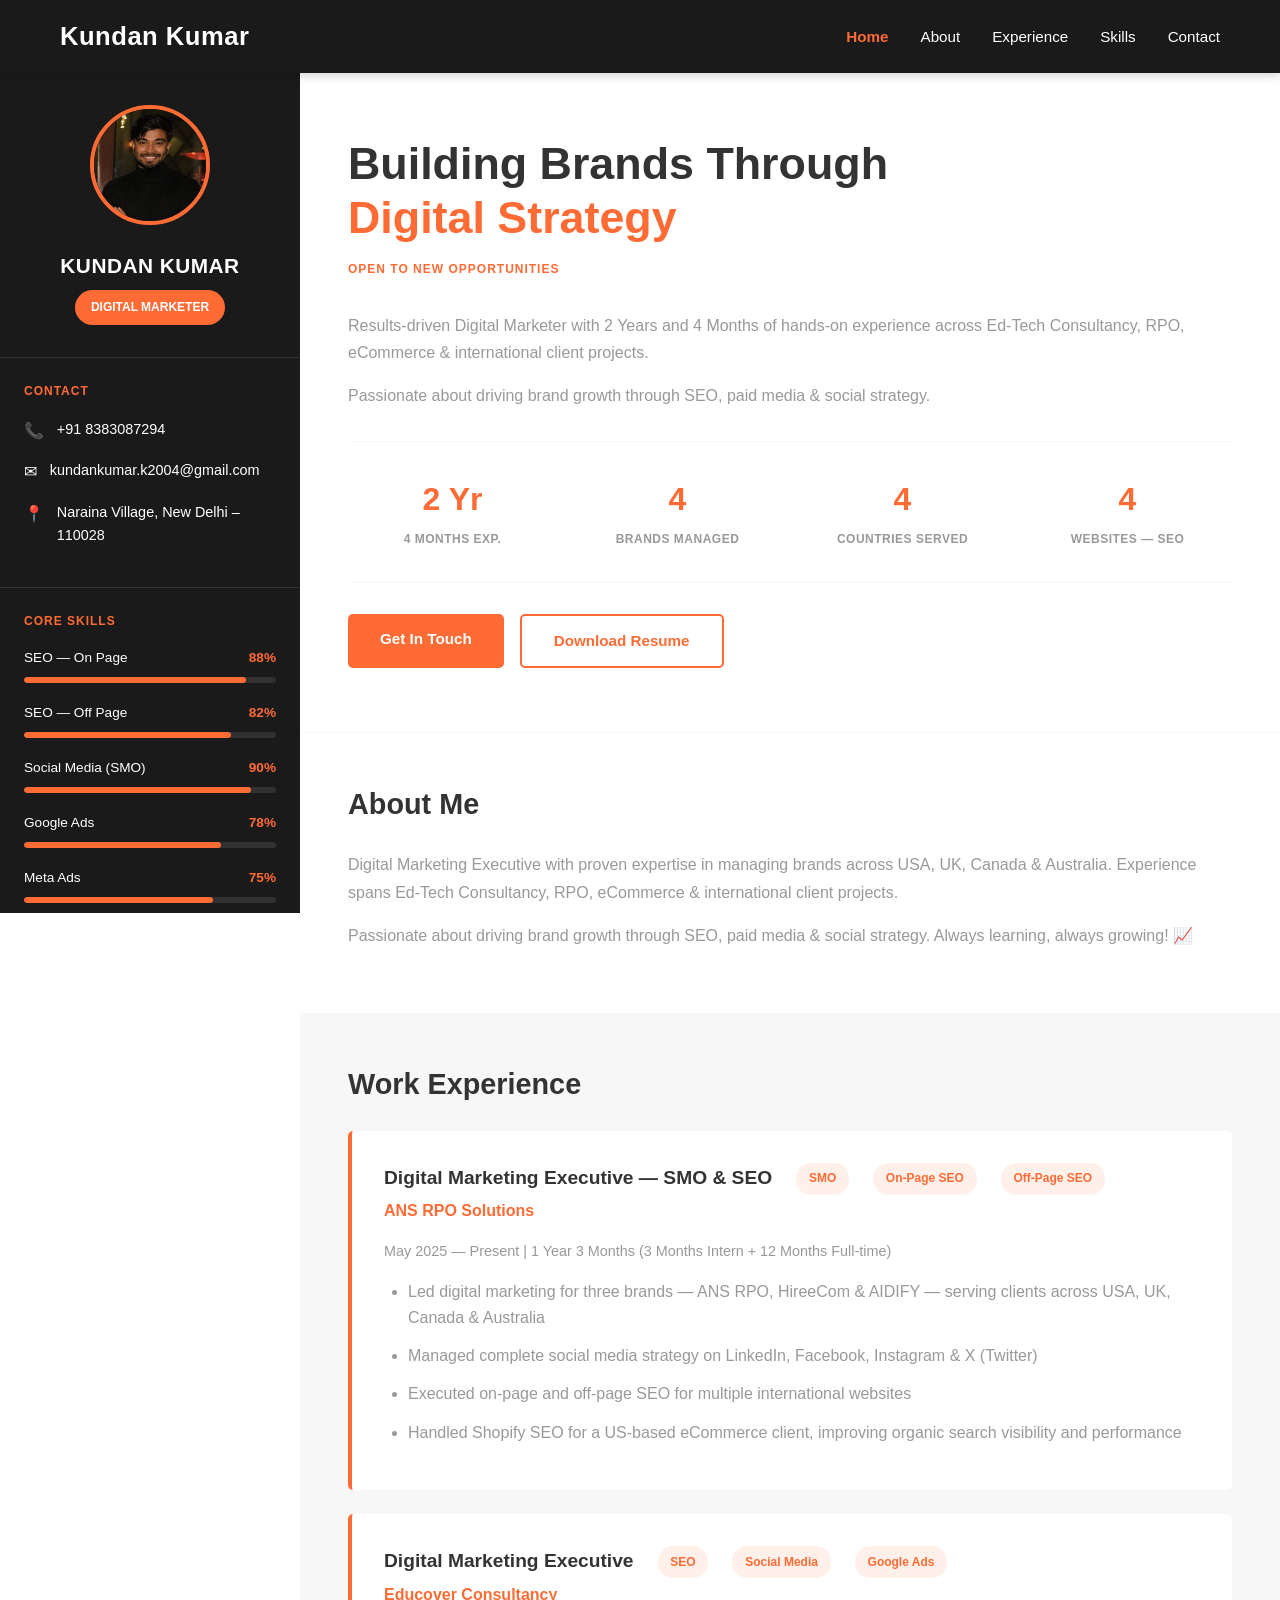
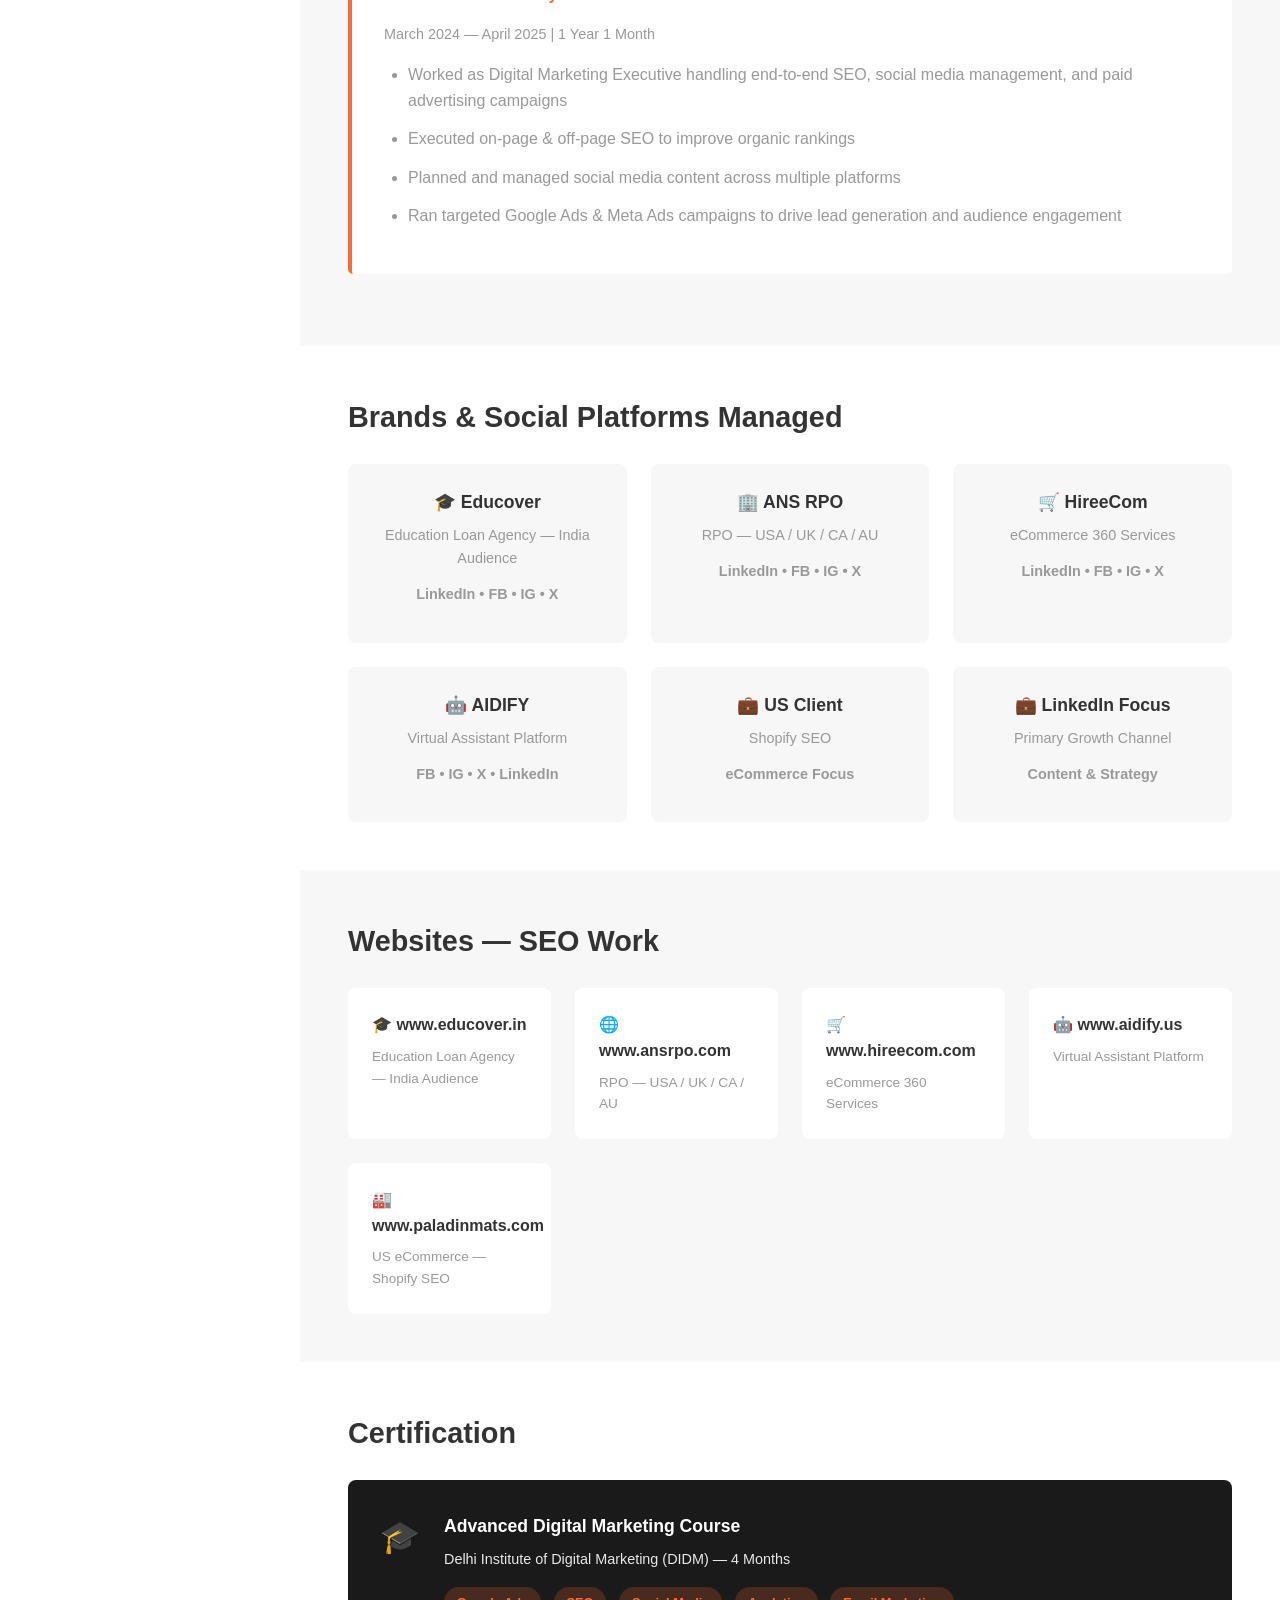
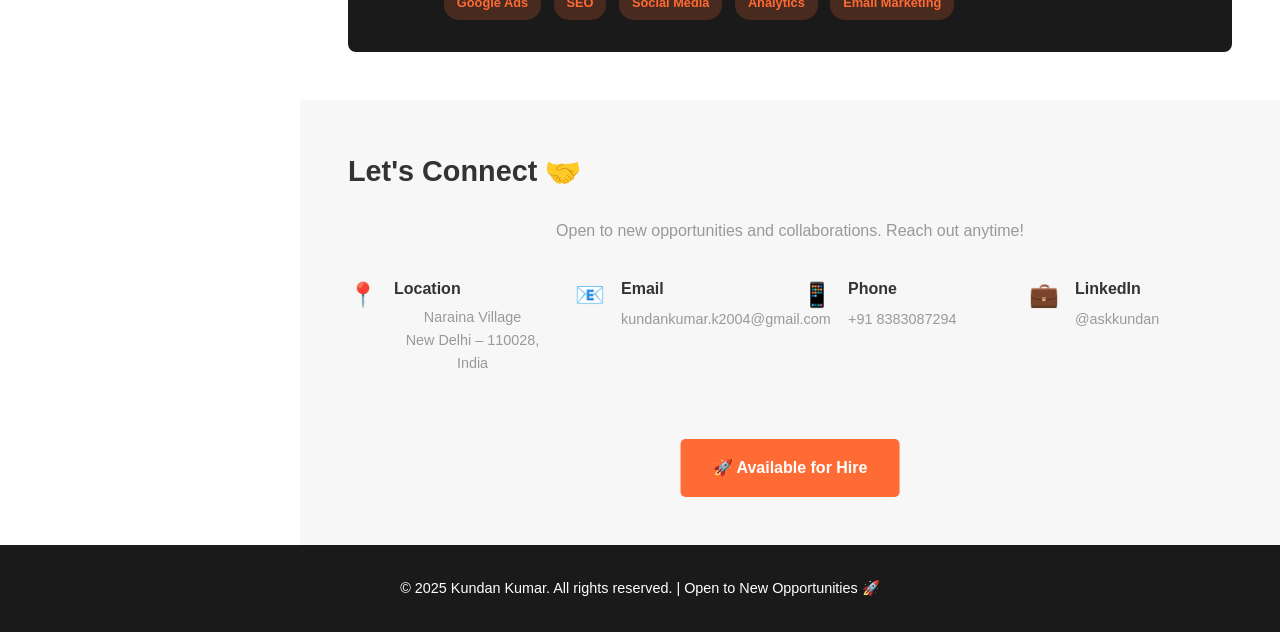
==== commit 8b924830: "Update index.html" ====
--- a/index.html
+++ b/index.html
@@ -7,6 +7,7 @@
     <link rel="stylesheet" href="style.css">
 </head>
 <body>
+
     <!-- Navigation -->
     <nav class="navbar">
         <div class="container">
@@ -23,14 +24,16 @@
 
     <!-- Main Container with Sidebar Layout -->
     <div class="main-wrapper">
+
         <!-- Left Sidebar -->
         <aside class="sidebar">
+
             <!-- Profile Section -->
             <div class="profile-section">
                 <div class="profile-image-container">
-                    <img src="5.png" alt="Kundan Kumar" class="profile-image">">
-                   <img src="5.png" alt="" class="profile-image">
-                </div>
+                    <img src="5.png" alt="" class="profile-image">
+                </div>
+
                 <h2 class="sidebar-name">KUNDAN KUMAR</h2>
                 <p class="sidebar-role">DIGITAL MARKETER</p>
             </div>
@@ -38,14 +41,19 @@
             <!-- Contact Section -->
             <div class="sidebar-section">
                 <h3 class="sidebar-section-title">CONTACT</h3>
+
                 <div class="contact-item-sidebar">
                     <span class="contact-icon">📞</span>
                     <a href="tel:+918383087294">+91 8383087294</a>
                 </div>
+
                 <div class="contact-item-sidebar">
                     <span class="contact-icon">✉</span>
-                    <a href="mailto:kundankumar.k2004@gmail.com">kundankumar.k2004@gmail.com</a>
-                </div>
+                    <a href="mailto:kundankumar.k2004@gmail.com">
+                        kundankumar.k2004@gmail.com
+                    </a>
+                </div>
+
                 <div class="contact-item-sidebar">
                     <span class="contact-icon">📍</span>
                     <p>Naraina Village, New Delhi – 110028</p>
@@ -55,6 +63,7 @@
             <!-- Core Skills Section -->
             <div class="sidebar-section">
                 <h3 class="sidebar-section-title">CORE SKILLS</h3>
+
                 <div class="sidebar-skill">
                     <div class="skill-header">
                         <span>SEO — On Page</span>
@@ -64,6 +73,7 @@
                         <div class="sidebar-progress-bar" style="width: 88%"></div>
                     </div>
                 </div>
+
                 <div class="sidebar-skill">
                     <div class="skill-header">
                         <span>SEO — Off Page</span>
@@ -73,6 +83,7 @@
                         <div class="sidebar-progress-bar" style="width: 82%"></div>
                     </div>
                 </div>
+
                 <div class="sidebar-skill">
                     <div class="skill-header">
                         <span>Social Media (SMO)</span>
@@ -82,6 +93,7 @@
                         <div class="sidebar-progress-bar" style="width: 90%"></div>
                     </div>
                 </div>
+
                 <div class="sidebar-skill">
                     <div class="skill-header">
                         <span>Google Ads</span>
@@ -91,6 +103,7 @@
                         <div class="sidebar-progress-bar" style="width: 78%"></div>
                     </div>
                 </div>
+
                 <div class="sidebar-skill">
                     <div class="skill-header">
                         <span>Meta Ads</span>
@@ -100,6 +113,7 @@
                         <div class="sidebar-progress-bar" style="width: 75%"></div>
                     </div>
                 </div>
+
                 <div class="sidebar-skill">
                     <div class="skill-header">
                         <span>Email Marketing</span>
@@ -114,6 +128,7 @@
             <!-- Tools Section -->
             <div class="sidebar-section">
                 <h3 class="sidebar-section-title">TOOLS & PLATFORMS</h3>
+
                 <div class="tools-list">
                     <p>Google Analytics</p>
                     <p>Search Console</p>
@@ -129,183 +144,300 @@
             <!-- Education Section -->
             <div class="sidebar-section">
                 <h3 class="sidebar-section-title">EDUCATION</h3>
+
                 <div class="education-sidebar">
-                    <p><strong>B.Com (Hons.)</strong><br>Graduated — 2024</p>
-                    <p><strong>12th — CBSE Board</strong><br>Senior Secondary</p>
-                    <p><strong>10th — CBSE Board</strong><br>Secondary</p>
+                    <p>
+                        <strong>B.Com (Hons.)</strong><br>
+                        Graduated — 2024
+                    </p>
+
+                    <p>
+                        <strong>12th — CBSE Board</strong><br>
+                        Senior Secondary
+                    </p>
+
+                    <p>
+                        <strong>10th — CBSE Board</strong><br>
+                        Secondary
+                    </p>
                 </div>
             </div>
 
             <!-- Languages Section -->
             <div class="sidebar-section">
                 <h3 class="sidebar-section-title">LANGUAGES</h3>
+
                 <div class="languages-list">
                     <p>🔵 Hindi — Native</p>
                     <p>🔵 English — Professional</p>
                 </div>
             </div>
+
         </aside>
 
         <!-- Main Content -->
         <main class="main-content">
+
             <!-- Hero Section -->
             <section id="home" class="hero">
+
                 <div class="hero-header">
-                    <h2>Building Brands Through<br><span class="highlight">Digital Strategy</span></h2>
+                    <h2>
+                        Building Brands Through<br>
+                        <span class="highlight">Digital Strategy</span>
+                    </h2>
+
                     <p class="hero-tag">OPEN TO NEW OPPORTUNITIES</p>
                 </div>
+
                 <p class="hero-description">
                     Results-driven Digital Marketer with 2 Years and 4 Months of hands-on experience across Ed-Tech Consultancy, RPO, eCommerce & international client projects.
                 </p>
+
                 <p class="hero-description">
                     Passionate about driving brand growth through SEO, paid media & social strategy.
                 </p>
+
                 <div class="stats-inline">
+
                     <div class="stat">
                         <h3>2 Yr</h3>
                         <p>4 MONTHS EXP.</p>
                     </div>
+
                     <div class="stat">
                         <h3>4</h3>
                         <p>BRANDS MANAGED</p>
                     </div>
+
                     <div class="stat">
                         <h3>4</h3>
                         <p>COUNTRIES SERVED</p>
                     </div>
+
                     <div class="stat">
                         <h3>4</h3>
                         <p>WEBSITES — SEO</p>
                     </div>
-                </div>
+
+                </div>
+
                 <div class="hero-buttons">
                     <a href="#contact" class="btn btn-primary">Get In Touch</a>
-                    <a href="https://drive.google.com/file/d/17wzoZpNuNCdgVN_WbTjARKG0nC4PgdHW/view?usp=drivesdk" class="btn btn-secondary" target="_blank">Download Resume</a>
-                </div>
+
+                    <a
+                        href="https://drive.google.com/file/d/17wzoZpNuNCdgVN_WbTjARKG0nC4PgdHW/view?usp=drivesdk"
+                        class="btn btn-secondary"
+                        target="_blank"
+                    >
+                        Download Resume
+                    </a>
+                </div>
+
             </section>
 
             <!-- About Section -->
             <section id="about" class="about">
+
                 <h2>About Me</h2>
-                <p>Digital Marketing Executive with proven expertise in managing brands across USA, UK, Canada & Australia. Experience spans Ed-Tech Consultancy, RPO, eCommerce & international client projects.</p>
-                <p>Passionate about driving brand growth through SEO, paid media & social strategy. Always learning, always growing! 📈</p>
+
+                <p>
+                    Digital Marketing Executive with proven expertise in managing brands across USA, UK, Canada & Australia. Experience spans Ed-Tech Consultancy, RPO, eCommerce & international client projects.
+                </p>
+
+                <p>
+                    Passionate about driving brand growth through SEO, paid media & social strategy. Always learning, always growing! 📈
+                </p>
+
             </section>
 
             <!-- Work Experience Section -->
             <section id="experience" class="experience">
+
                 <h2>Work Experience</h2>
-                
+
                 <div class="experience-card">
+
                     <div class="experience-header-main">
+
                         <div>
                             <h3>Digital Marketing Executive — SMO & SEO</h3>
                             <p class="company-name">ANS RPO Solutions</p>
                         </div>
+
                         <span class="experience-badge">SMO</span>
                         <span class="experience-badge">On-Page SEO</span>
                         <span class="experience-badge">Off-Page SEO</span>
-                    </div>
-                    <p class="experience-date">May 2025 — Present | 1 Year 3 Months (3 Months Intern + 12 Months Full-time)</p>
+
+                    </div>
+
+                    <p class="experience-date">
+                        May 2025 — Present | 1 Year 3 Months (3 Months Intern + 12 Months Full-time)
+                    </p>
+
                     <ul class="experience-list">
-                        <li>Led digital marketing for three brands — ANS RPO, HireeCom & AIDIFY — serving clients across USA, UK, Canada & Australia</li>
-                        <li>Managed complete social media strategy on LinkedIn, Facebook, Instagram & X (Twitter)</li>
-                        <li>Executed on-page and off-page SEO for multiple international websites</li>
-                        <li>Handled Shopify SEO for a US-based eCommerce client, improving organic search visibility and performance</li>
+                        <li>
+                            Led digital marketing for three brands — ANS RPO, HireeCom & AIDIFY — serving clients across USA, UK, Canada & Australia
+                        </li>
+
+                        <li>
+                            Managed complete social media strategy on LinkedIn, Facebook, Instagram & X (Twitter)
+                        </li>
+
+                        <li>
+                            Executed on-page and off-page SEO for multiple international websites
+                        </li>
+
+                        <li>
+                            Handled Shopify SEO for a US-based eCommerce client, improving organic search visibility and performance
+                        </li>
                     </ul>
+
                 </div>
 
                 <div class="experience-card">
+
                     <div class="experience-header-main">
+
                         <div>
                             <h3>Digital Marketing Executive</h3>
                             <p class="company-name">Educover Consultancy</p>
                         </div>
+
                         <span class="experience-badge">SEO</span>
                         <span class="experience-badge">Social Media</span>
                         <span class="experience-badge">Google Ads</span>
-                    </div>
-                    <p class="experience-date">March 2024 — April 2025 | 1 Year 1 Month</p>
+
+                    </div>
+
+                    <p class="experience-date">
+                        March 2024 — April 2025 | 1 Year 1 Month
+                    </p>
+
                     <ul class="experience-list">
-                        <li>Worked as Digital Marketing Executive handling end-to-end SEO, social media management, and paid advertising campaigns</li>
-                        <li>Executed on-page & off-page SEO to improve organic rankings</li>
-                        <li>Planned and managed social media content across multiple platforms</li>
-                        <li>Ran targeted Google Ads & Meta Ads campaigns to drive lead generation and audience engagement</li>
+
+                        <li>
+                            Worked as Digital Marketing Executive handling end-to-end SEO, social media management, and paid advertising campaigns
+                        </li>
+
+                        <li>
+                            Executed on-page & off-page SEO to improve organic rankings
+                        </li>
+
+                        <li>
+                            Planned and managed social media content across multiple platforms
+                        </li>
+
+                        <li>
+                            Ran targeted Google Ads & Meta Ads campaigns to drive lead generation and audience engagement
+                        </li>
+
                     </ul>
-                </div>
+
+                </div>
+
             </section>
 
             <!-- Brands Section -->
             <section id="brands" class="brands">
+
                 <h2>Brands & Social Platforms Managed</h2>
+
                 <div class="brands-grid">
+
                     <div class="brand-card">
                         <h3>🎓 Educover</h3>
                         <p>Education Loan Agency — India Audience</p>
                         <p class="brand-platforms">LinkedIn • FB • IG • X</p>
                     </div>
+
                     <div class="brand-card">
                         <h3>🏢 ANS RPO</h3>
                         <p>RPO — USA / UK / CA / AU</p>
                         <p class="brand-platforms">LinkedIn • FB • IG • X</p>
                     </div>
+
                     <div class="brand-card">
                         <h3>🛒 HireeCom</h3>
                         <p>eCommerce 360 Services</p>
                         <p class="brand-platforms">LinkedIn • FB • IG • X</p>
                     </div>
+
                     <div class="brand-card">
                         <h3>🤖 AIDIFY</h3>
                         <p>Virtual Assistant Platform</p>
                         <p class="brand-platforms">FB • IG • X • LinkedIn</p>
                     </div>
+
                     <div class="brand-card">
                         <h3>💼 US Client</h3>
                         <p>Shopify SEO</p>
                         <p class="brand-platforms">eCommerce Focus</p>
                     </div>
+
                     <div class="brand-card">
                         <h3>💼 LinkedIn Focus</h3>
                         <p>Primary Growth Channel</p>
                         <p class="brand-platforms">Content & Strategy</p>
                     </div>
-                </div>
+
+                </div>
+
             </section>
 
             <!-- Websites - SEO Work -->
             <section id="websites" class="websites">
+
                 <h2>Websites — SEO Work</h2>
+
                 <div class="websites-grid">
+
                     <div class="website-card">
                         <h3>🎓 www.educover.in</h3>
                         <p>Education Loan Agency — India Audience</p>
                     </div>
+
                     <div class="website-card">
                         <h3>🌐 www.ansrpo.com</h3>
                         <p>RPO — USA / UK / CA / AU</p>
                     </div>
+
                     <div class="website-card">
                         <h3>🛒 www.hireecom.com</h3>
                         <p>eCommerce 360 Services</p>
                     </div>
+
                     <div class="website-card">
                         <h3>🤖 www.aidify.us</h3>
                         <p>Virtual Assistant Platform</p>
                     </div>
+
                     <div class="website-card">
                         <h3>🏭 www.paladinmats.com</h3>
                         <p>US eCommerce — Shopify SEO</p>
                     </div>
-                </div>
+
+                </div>
+
             </section>
 
             <!-- Certification Section -->
             <section id="certification" class="certification">
+
                 <h2>Certification</h2>
+
                 <div class="cert-card">
+
                     <div class="cert-icon">🎓</div>
+
                     <div class="cert-content">
+
                         <h3>Advanced Digital Marketing Course</h3>
-                        <p>Delhi Institute of Digital Marketing (DIDM) — 4 Months</p>
+
+                        <p>
+                            Delhi Institute of Digital Marketing (DIDM) — 4 Months
+                        </p>
+
                         <div class="cert-skills">
                             <span>Google Ads</span>
                             <span>SEO</span>
@@ -313,58 +445,101 @@
                             <span>Analytics</span>
                             <span>Email Marketing</span>
                         </div>
-                    </div>
-                </div>
+
+                    </div>
+
+                </div>
+
             </section>
 
             <!-- Contact Section -->
             <section id="contact" class="contact">
+
                 <h2>Let's Connect 🤝</h2>
-                <p>Open to new opportunities and collaborations. Reach out anytime!</p>
-                
+
+                <p>
+                    Open to new opportunities and collaborations. Reach out anytime!
+                </p>
+
                 <div class="contact-grid">
+
                     <div class="contact-item-main">
+
                         <span class="contact-icon-main">📍</span>
+
                         <div>
                             <h3>Location</h3>
-                            <p>Naraina Village<br>New Delhi – 110028, India</p>
-                        </div>
-                    </div>
+                            <p>
+                                Naraina Village<br>
+                                New Delhi – 110028, India
+                            </p>
+                        </div>
+
+                    </div>
+
                     <div class="contact-item-main">
+
                         <span class="contact-icon-main">📧</span>
+
                         <div>
                             <h3>Email</h3>
-                            <a href="mailto:kundankumar.k2004@gmail.com">kundankumar.k2004@gmail.com</a>
-                        </div>
-                    </div>
+                            <a href="mailto:kundankumar.k2004@gmail.com">
+                                kundankumar.k2004@gmail.com
+                            </a>
+                        </div>
+
+                    </div>
+
                     <div class="contact-item-main">
+
                         <span class="contact-icon-main">📱</span>
+
                         <div>
                             <h3>Phone</h3>
-                            <a href="tel:+918383087294">+91 8383087294</a>
-                        </div>
-                    </div>
+                            <a href="tel:+918383087294">
+                                +91 8383087294
+                            </a>
+                        </div>
+
+                    </div>
+
                     <div class="contact-item-main">
+
                         <span class="contact-icon-main">💼</span>
+
                         <div>
                             <h3>LinkedIn</h3>
-                            <a href="https://www.linkedin.com/in/askkundan/" target="_blank">@askkundan</a>
-                        </div>
-                    </div>
+                            <a
+                                href="https://www.linkedin.com/in/askkundan/"
+                                target="_blank"
+                            >
+                                @askkundan
+                            </a>
+                        </div>
+
+                    </div>
+
                 </div>
 
                 <div class="available-badge">
                     <span>🚀</span> Available for Hire
                 </div>
-            </section>
+
+            </section>
+
         </main>
+
     </div>
 
     <!-- Footer -->
     <footer>
-        <p>&copy; 2025 Kundan Kumar. All rights reserved. | Open to New Opportunities 🚀</p>
+        <p>
+            &copy; 2025 Kundan Kumar. All rights reserved. |
+            Open to New Opportunities 🚀
+        </p>
     </footer>
 
     <script src="script.js"></script>
+
 </body>
 </html>
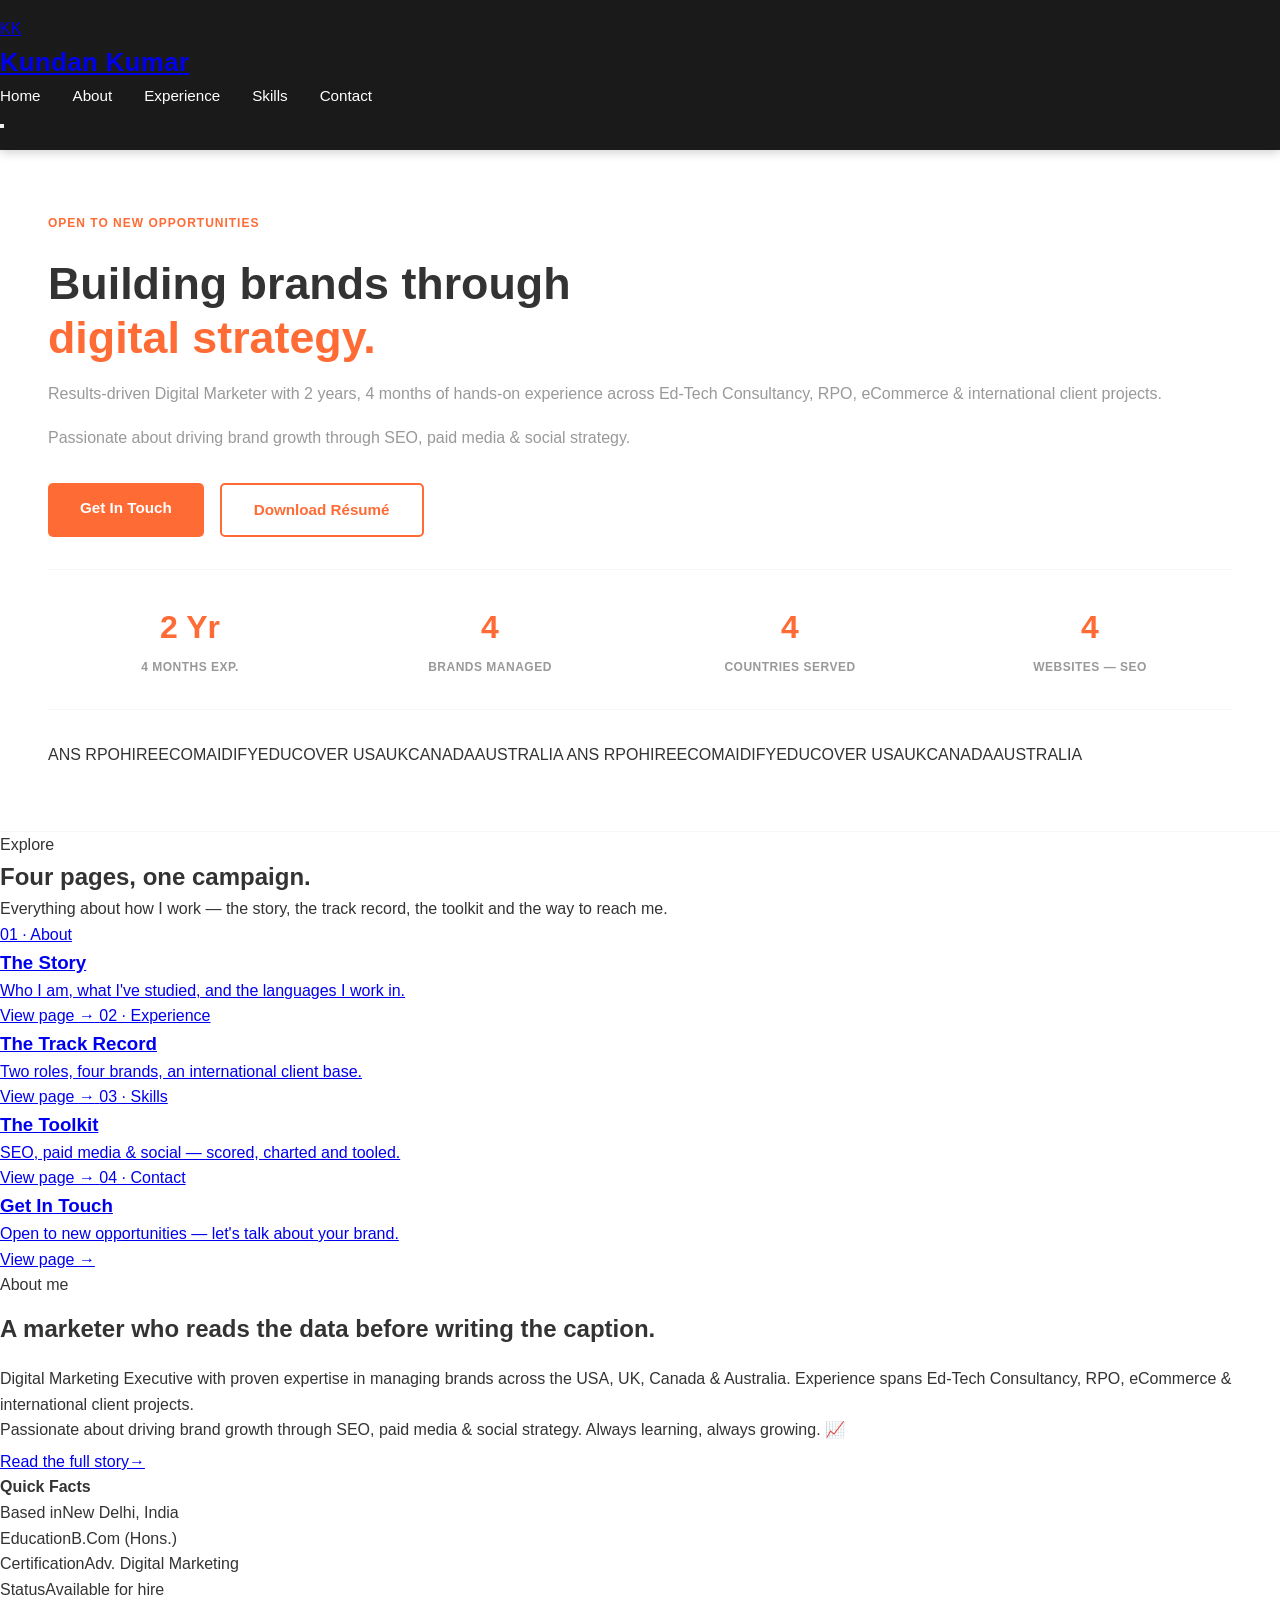
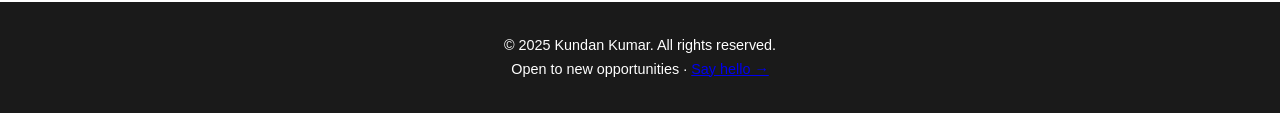
==== commit ee25a500: "Update index.html" ====
--- a/index.html
+++ b/index.html
@@ -3,543 +3,141 @@
 <head>
     <meta charset="UTF-8">
     <meta name="viewport" content="width=device-width, initial-scale=1.0">
-    <title>Kundan Kumar - Digital Marketer</title>
+    <title>Kundan Kumar — Digital Marketer</title>
+    <meta name="description" content="Results-driven Digital Marketer specializing in SEO, paid media & social strategy across USA, UK, Canada & Australia.">
     <link rel="stylesheet" href="style.css">
 </head>
 <body>
 
     <!-- Navigation -->
     <nav class="navbar">
-        <div class="container">
-            <h1 class="logo">Kundan Kumar</h1>
+        <div class="wrap">
+            <a href="index.html" class="logo-link">
+                <span class="logo-mark">KK</span>
+                <h1 class="logo">Kundan Kumar</h1>
+            </a>
             <ul class="nav-links">
-                <li><a href="#home">Home</a></li>
-                <li><a href="#about">About</a></li>
-                <li><a href="#experience">Experience</a></li>
-                <li><a href="#skills">Skills</a></li>
-                <li><a href="#contact">Contact</a></li>
+                <li><a href="index.html">Home</a></li>
+                <li><a href="about.html">About</a></li>
+                <li><a href="experience.html">Experience</a></li>
+                <li><a href="skills.html">Skills</a></li>
+                <li><a href="contact.html">Contact</a></li>
             </ul>
+            <button class="nav-toggle" aria-label="Toggle menu"><span></span><span></span><span></span></button>
         </div>
     </nav>
 
-    <!-- Main Container with Sidebar Layout -->
-    <div class="main-wrapper">
-
-        <!-- Left Sidebar -->
-        <aside class="sidebar">
-
-            <!-- Profile Section -->
-            <div class="profile-section">
-                <div class="profile-image-container">
-                    <img src="5.png" alt="" class="profile-image">
-                </div>
-
-                <h2 class="sidebar-name">KUNDAN KUMAR</h2>
-                <p class="sidebar-role">DIGITAL MARKETER</p>
-            </div>
-
-            <!-- Contact Section -->
-            <div class="sidebar-section">
-                <h3 class="sidebar-section-title">CONTACT</h3>
-
-                <div class="contact-item-sidebar">
-                    <span class="contact-icon">📞</span>
-                    <a href="tel:+918383087294">+91 8383087294</a>
-                </div>
-
-                <div class="contact-item-sidebar">
-                    <span class="contact-icon">✉</span>
-                    <a href="mailto:kundankumar.k2004@gmail.com">
-                        kundankumar.k2004@gmail.com
-                    </a>
-                </div>
-
-                <div class="contact-item-sidebar">
-                    <span class="contact-icon">📍</span>
-                    <p>Naraina Village, New Delhi – 110028</p>
-                </div>
-            </div>
-
-            <!-- Core Skills Section -->
-            <div class="sidebar-section">
-                <h3 class="sidebar-section-title">CORE SKILLS</h3>
-
-                <div class="sidebar-skill">
-                    <div class="skill-header">
-                        <span>SEO — On Page</span>
-                        <span class="skill-percent">88%</span>
-                    </div>
-                    <div class="sidebar-progress">
-                        <div class="sidebar-progress-bar" style="width: 88%"></div>
-                    </div>
-                </div>
-
-                <div class="sidebar-skill">
-                    <div class="skill-header">
-                        <span>SEO — Off Page</span>
-                        <span class="skill-percent">82%</span>
-                    </div>
-                    <div class="sidebar-progress">
-                        <div class="sidebar-progress-bar" style="width: 82%"></div>
-                    </div>
-                </div>
-
-                <div class="sidebar-skill">
-                    <div class="skill-header">
-                        <span>Social Media (SMO)</span>
-                        <span class="skill-percent">90%</span>
-                    </div>
-                    <div class="sidebar-progress">
-                        <div class="sidebar-progress-bar" style="width: 90%"></div>
-                    </div>
-                </div>
-
-                <div class="sidebar-skill">
-                    <div class="skill-header">
-                        <span>Google Ads</span>
-                        <span class="skill-percent">78%</span>
-                    </div>
-                    <div class="sidebar-progress">
-                        <div class="sidebar-progress-bar" style="width: 78%"></div>
-                    </div>
-                </div>
-
-                <div class="sidebar-skill">
-                    <div class="skill-header">
-                        <span>Meta Ads</span>
-                        <span class="skill-percent">75%</span>
-                    </div>
-                    <div class="sidebar-progress">
-                        <div class="sidebar-progress-bar" style="width: 75%"></div>
-                    </div>
-                </div>
-
-                <div class="sidebar-skill">
-                    <div class="skill-header">
-                        <span>Email Marketing</span>
-                        <span class="skill-percent">72%</span>
-                    </div>
-                    <div class="sidebar-progress">
-                        <div class="sidebar-progress-bar" style="width: 72%"></div>
-                    </div>
-                </div>
-            </div>
-
-            <!-- Tools Section -->
-            <div class="sidebar-section">
-                <h3 class="sidebar-section-title">TOOLS & PLATFORMS</h3>
-
-                <div class="tools-list">
-                    <p>Google Analytics</p>
-                    <p>Search Console</p>
-                    <p>Google Ads</p>
-                    <p>Meta Ads</p>
-                    <p>Canva</p>
-                    <p>Adobe Express</p>
-                    <p>WordPress</p>
-                    <p>Shopify</p>
-                </div>
-            </div>
-
-            <!-- Education Section -->
-            <div class="sidebar-section">
-                <h3 class="sidebar-section-title">EDUCATION</h3>
-
-                <div class="education-sidebar">
-                    <p>
-                        <strong>B.Com (Hons.)</strong><br>
-                        Graduated — 2024
-                    </p>
-
-                    <p>
-                        <strong>12th — CBSE Board</strong><br>
-                        Senior Secondary
-                    </p>
-
-                    <p>
-                        <strong>10th — CBSE Board</strong><br>
-                        Secondary
-                    </p>
-                </div>
-            </div>
-
-            <!-- Languages Section -->
-            <div class="sidebar-section">
-                <h3 class="sidebar-section-title">LANGUAGES</h3>
-
-                <div class="languages-list">
-                    <p>🔵 Hindi — Native</p>
-                    <p>🔵 English — Professional</p>
-                </div>
-            </div>
-
-        </aside>
-
-        <!-- Main Content -->
-        <main class="main-content">
-
-            <!-- Hero Section -->
-            <section id="home" class="hero">
-
-                <div class="hero-header">
-                    <h2>
-                        Building Brands Through<br>
-                        <span class="highlight">Digital Strategy</span>
-                    </h2>
-
-                    <p class="hero-tag">OPEN TO NEW OPPORTUNITIES</p>
-                </div>
-
+    <!-- Hero -->
+    <header class="hero">
+        <div class="hero-grid"></div>
+        <div class="wrap">
+            <div class="hero-header">
+                <p class="hero-tag">Open to new opportunities</p>
+                <h2>Building brands through<br><span class="highlight">digital strategy.</span></h2>
                 <p class="hero-description">
-                    Results-driven Digital Marketer with 2 Years and 4 Months of hands-on experience across Ed-Tech Consultancy, RPO, eCommerce & international client projects.
+                    Results-driven Digital Marketer with 2 years, 4 months of hands-on experience across
+                    Ed-Tech Consultancy, RPO, eCommerce & international client projects.
                 </p>
-
                 <p class="hero-description">
                     Passionate about driving brand growth through SEO, paid media & social strategy.
                 </p>
+            </div>
 
-                <div class="stats-inline">
+            <div class="hero-buttons">
+                <a href="contact.html" class="btn btn-primary">Get In Touch</a>
+                <a href="https://drive.google.com/file/d/17wzoZpNuNCdgVN_WbTjARKG0nC4PgdHW/view?usp=drivesdk" class="btn btn-secondary" target="_blank" rel="noopener">Download Résumé</a>
+            </div>
 
-                    <div class="stat">
-                        <h3>2 Yr</h3>
-                        <p>4 MONTHS EXP.</p>
-                    </div>
+            <div class="stats-inline">
+                <div class="stat"><h3>2 Yr</h3><p>4 MONTHS EXP.</p></div>
+                <div class="stat"><h3>4</h3><p>BRANDS MANAGED</p></div>
+                <div class="stat"><h3>4</h3><p>COUNTRIES SERVED</p></div>
+                <div class="stat"><h3>4</h3><p>WEBSITES — SEO</p></div>
+            </div>
+        </div>
 
-                    <div class="stat">
-                        <h3>4</h3>
-                        <p>BRANDS MANAGED</p>
-                    </div>
+        <div class="ticker">
+            <div class="ticker-track">
+                <span>ANS RPO</span><span>HIREECOM</span><span>AIDIFY</span><span>EDUCOVER</span>
+                <span>USA</span><span>UK</span><span>CANADA</span><span>AUSTRALIA</span>
+                <span>ANS RPO</span><span>HIREECOM</span><span>AIDIFY</span><span>EDUCOVER</span>
+                <span>USA</span><span>UK</span><span>CANADA</span><span>AUSTRALIA</span>
+            </div>
+        </div>
+    </header>
 
-                    <div class="stat">
-                        <h3>4</h3>
-                        <p>COUNTRIES SERVED</p>
-                    </div>
+    <!-- Hub: links out to the four detail pages -->
+    <section class="block">
+        <div class="wrap">
+            <div class="block-head">
+                <span class="eyebrow">Explore</span>
+                <h2>Four pages, one campaign.</h2>
+                <p>Everything about how I work — the story, the track record, the toolkit and the way to reach me.</p>
+            </div>
 
-                    <div class="stat">
-                        <h3>4</h3>
-                        <p>WEBSITES — SEO</p>
-                    </div>
+            <div class="hub-grid">
+                <a class="hub-card" href="about.html">
+                    <span class="num">01 · About</span>
+                    <h3>The Story</h3>
+                    <p>Who I am, what I've studied, and the languages I work in.</p>
+                    <span class="go">View page <span class="arrow">→</span></span>
+                </a>
+                <a class="hub-card" href="experience.html">
+                    <span class="num">02 · Experience</span>
+                    <h3>The Track Record</h3>
+                    <p>Two roles, four brands, an international client base.</p>
+                    <span class="go">View page <span class="arrow">→</span></span>
+                </a>
+                <a class="hub-card" href="skills.html">
+                    <span class="num">03 · Skills</span>
+                    <h3>The Toolkit</h3>
+                    <p>SEO, paid media & social — scored, charted and tooled.</p>
+                    <span class="go">View page <span class="arrow">→</span></span>
+                </a>
+                <a class="hub-card" href="contact.html">
+                    <span class="num">04 · Contact</span>
+                    <h3>Get In Touch</h3>
+                    <p>Open to new opportunities — let's talk about your brand.</p>
+                    <span class="go">View page <span class="arrow">→</span></span>
+                </a>
+            </div>
+        </div>
+    </section>
 
+    <!-- About snapshot -->
+    <section class="block alt">
+        <div class="wrap about-layout">
+            <div class="about-copy">
+                <span class="eyebrow">About me</span>
+                <h2 style="margin-top:12px;">A marketer who reads the data before writing the caption.</h2>
+                <p style="margin-top:18px;">
+                    Digital Marketing Executive with proven expertise in managing brands across the USA, UK,
+                    Canada & Australia. Experience spans Ed-Tech Consultancy, RPO, eCommerce & international
+                    client projects.
+                </p>
+                <p>Passionate about driving brand growth through SEO, paid media & social strategy. Always learning, always growing. 📈</p>
+                <a href="about.html" class="go" style="margin-top:6px; display:inline-flex;">Read the full story <span class="arrow">→</span></a>
+            </div>
+            <div>
+                <div class="side-card">
+                    <h4>Quick Facts</h4>
+                    <div class="detail-row"><span class="k">Based in</span><span class="v">New Delhi, India</span></div>
+                    <div class="detail-row"><span class="k">Education</span><span class="v">B.Com (Hons.)</span></div>
+                    <div class="detail-row"><span class="k">Certification</span><span class="v">Adv. Digital Marketing</span></div>
+                    <div class="detail-row"><span class="k">Status</span><span class="v">Available for hire</span></div>
                 </div>
-
-                <div class="hero-buttons">
-                    <a href="#contact" class="btn btn-primary">Get In Touch</a>
-
-                    <a
-                        href="https://drive.google.com/file/d/17wzoZpNuNCdgVN_WbTjARKG0nC4PgdHW/view?usp=drivesdk"
-                        class="btn btn-secondary"
-                        target="_blank"
-                    >
-                        Download Resume
-                    </a>
-                </div>
-
-            </section>
-
-            <!-- About Section -->
-            <section id="about" class="about">
-
-                <h2>About Me</h2>
-
-                <p>
-                    Digital Marketing Executive with proven expertise in managing brands across USA, UK, Canada & Australia. Experience spans Ed-Tech Consultancy, RPO, eCommerce & international client projects.
-                </p>
-
-                <p>
-                    Passionate about driving brand growth through SEO, paid media & social strategy. Always learning, always growing! 📈
-                </p>
-
-            </section>
-
-            <!-- Work Experience Section -->
-            <section id="experience" class="experience">
-
-                <h2>Work Experience</h2>
-
-                <div class="experience-card">
-
-                    <div class="experience-header-main">
-
-                        <div>
-                            <h3>Digital Marketing Executive — SMO & SEO</h3>
-                            <p class="company-name">ANS RPO Solutions</p>
-                        </div>
-
-                        <span class="experience-badge">SMO</span>
-                        <span class="experience-badge">On-Page SEO</span>
-                        <span class="experience-badge">Off-Page SEO</span>
-
-                    </div>
-
-                    <p class="experience-date">
-                        May 2025 — Present | 1 Year 3 Months (3 Months Intern + 12 Months Full-time)
-                    </p>
-
-                    <ul class="experience-list">
-                        <li>
-                            Led digital marketing for three brands — ANS RPO, HireeCom & AIDIFY — serving clients across USA, UK, Canada & Australia
-                        </li>
-
-                        <li>
-                            Managed complete social media strategy on LinkedIn, Facebook, Instagram & X (Twitter)
-                        </li>
-
-                        <li>
-                            Executed on-page and off-page SEO for multiple international websites
-                        </li>
-
-                        <li>
-                            Handled Shopify SEO for a US-based eCommerce client, improving organic search visibility and performance
-                        </li>
-                    </ul>
-
-                </div>
-
-                <div class="experience-card">
-
-                    <div class="experience-header-main">
-
-                        <div>
-                            <h3>Digital Marketing Executive</h3>
-                            <p class="company-name">Educover Consultancy</p>
-                        </div>
-
-                        <span class="experience-badge">SEO</span>
-                        <span class="experience-badge">Social Media</span>
-                        <span class="experience-badge">Google Ads</span>
-
-                    </div>
-
-                    <p class="experience-date">
-                        March 2024 — April 2025 | 1 Year 1 Month
-                    </p>
-
-                    <ul class="experience-list">
-
-                        <li>
-                            Worked as Digital Marketing Executive handling end-to-end SEO, social media management, and paid advertising campaigns
-                        </li>
-
-                        <li>
-                            Executed on-page & off-page SEO to improve organic rankings
-                        </li>
-
-                        <li>
-                            Planned and managed social media content across multiple platforms
-                        </li>
-
-                        <li>
-                            Ran targeted Google Ads & Meta Ads campaigns to drive lead generation and audience engagement
-                        </li>
-
-                    </ul>
-
-                </div>
-
-            </section>
-
-            <!-- Brands Section -->
-            <section id="brands" class="brands">
-
-                <h2>Brands & Social Platforms Managed</h2>
-
-                <div class="brands-grid">
-
-                    <div class="brand-card">
-                        <h3>🎓 Educover</h3>
-                        <p>Education Loan Agency — India Audience</p>
-                        <p class="brand-platforms">LinkedIn • FB • IG • X</p>
-                    </div>
-
-                    <div class="brand-card">
-                        <h3>🏢 ANS RPO</h3>
-                        <p>RPO — USA / UK / CA / AU</p>
-                        <p class="brand-platforms">LinkedIn • FB • IG • X</p>
-                    </div>
-
-                    <div class="brand-card">
-                        <h3>🛒 HireeCom</h3>
-                        <p>eCommerce 360 Services</p>
-                        <p class="brand-platforms">LinkedIn • FB • IG • X</p>
-                    </div>
-
-                    <div class="brand-card">
-                        <h3>🤖 AIDIFY</h3>
-                        <p>Virtual Assistant Platform</p>
-                        <p class="brand-platforms">FB • IG • X • LinkedIn</p>
-                    </div>
-
-                    <div class="brand-card">
-                        <h3>💼 US Client</h3>
-                        <p>Shopify SEO</p>
-                        <p class="brand-platforms">eCommerce Focus</p>
-                    </div>
-
-                    <div class="brand-card">
-                        <h3>💼 LinkedIn Focus</h3>
-                        <p>Primary Growth Channel</p>
-                        <p class="brand-platforms">Content & Strategy</p>
-                    </div>
-
-                </div>
-
-            </section>
-
-            <!-- Websites - SEO Work -->
-            <section id="websites" class="websites">
-
-                <h2>Websites — SEO Work</h2>
-
-                <div class="websites-grid">
-
-                    <div class="website-card">
-                        <h3>🎓 www.educover.in</h3>
-                        <p>Education Loan Agency — India Audience</p>
-                    </div>
-
-                    <div class="website-card">
-                        <h3>🌐 www.ansrpo.com</h3>
-                        <p>RPO — USA / UK / CA / AU</p>
-                    </div>
-
-                    <div class="website-card">
-                        <h3>🛒 www.hireecom.com</h3>
-                        <p>eCommerce 360 Services</p>
-                    </div>
-
-                    <div class="website-card">
-                        <h3>🤖 www.aidify.us</h3>
-                        <p>Virtual Assistant Platform</p>
-                    </div>
-
-                    <div class="website-card">
-                        <h3>🏭 www.paladinmats.com</h3>
-                        <p>US eCommerce — Shopify SEO</p>
-                    </div>
-
-                </div>
-
-            </section>
-
-            <!-- Certification Section -->
-            <section id="certification" class="certification">
-
-                <h2>Certification</h2>
-
-                <div class="cert-card">
-
-                    <div class="cert-icon">🎓</div>
-
-                    <div class="cert-content">
-
-                        <h3>Advanced Digital Marketing Course</h3>
-
-                        <p>
-                            Delhi Institute of Digital Marketing (DIDM) — 4 Months
-                        </p>
-
-                        <div class="cert-skills">
-                            <span>Google Ads</span>
-                            <span>SEO</span>
-                            <span>Social Media</span>
-                            <span>Analytics</span>
-                            <span>Email Marketing</span>
-                        </div>
-
-                    </div>
-
-                </div>
-
-            </section>
-
-            <!-- Contact Section -->
-            <section id="contact" class="contact">
-
-                <h2>Let's Connect 🤝</h2>
-
-                <p>
-                    Open to new opportunities and collaborations. Reach out anytime!
-                </p>
-
-                <div class="contact-grid">
-
-                    <div class="contact-item-main">
-
-                        <span class="contact-icon-main">📍</span>
-
-                        <div>
-                            <h3>Location</h3>
-                            <p>
-                                Naraina Village<br>
-                                New Delhi – 110028, India
-                            </p>
-                        </div>
-
-                    </div>
-
-                    <div class="contact-item-main">
-
-                        <span class="contact-icon-main">📧</span>
-
-                        <div>
-                            <h3>Email</h3>
-                            <a href="mailto:kundankumar.k2004@gmail.com">
-                                kundankumar.k2004@gmail.com
-                            </a>
-                        </div>
-
-                    </div>
-
-                    <div class="contact-item-main">
-
-                        <span class="contact-icon-main">📱</span>
-
-                        <div>
-                            <h3>Phone</h3>
-                            <a href="tel:+918383087294">
-                                +91 8383087294
-                            </a>
-                        </div>
-
-                    </div>
-
-                    <div class="contact-item-main">
-
-                        <span class="contact-icon-main">💼</span>
-
-                        <div>
-                            <h3>LinkedIn</h3>
-                            <a
-                                href="https://www.linkedin.com/in/askkundan/"
-                                target="_blank"
-                            >
-                                @askkundan
-                            </a>
-                        </div>
-
-                    </div>
-
-                </div>
-
-                <div class="available-badge">
-                    <span>🚀</span> Available for Hire
-                </div>
-
-            </section>
-
-        </main>
-
-    </div>
+            </div>
+        </div>
+    </section>
 
     <!-- Footer -->
     <footer>
-        <p>
-            &copy; 2025 Kundan Kumar. All rights reserved. |
-            Open to New Opportunities 🚀
-        </p>
+        <div class="wrap">
+            <p>&copy; 2025 Kundan Kumar. All rights reserved.</p>
+            <p>Open to new opportunities · <a href="contact.html">Say hello →</a></p>
+        </div>
     </footer>
 
     <script src="script.js"></script>
-
 </body>
 </html>
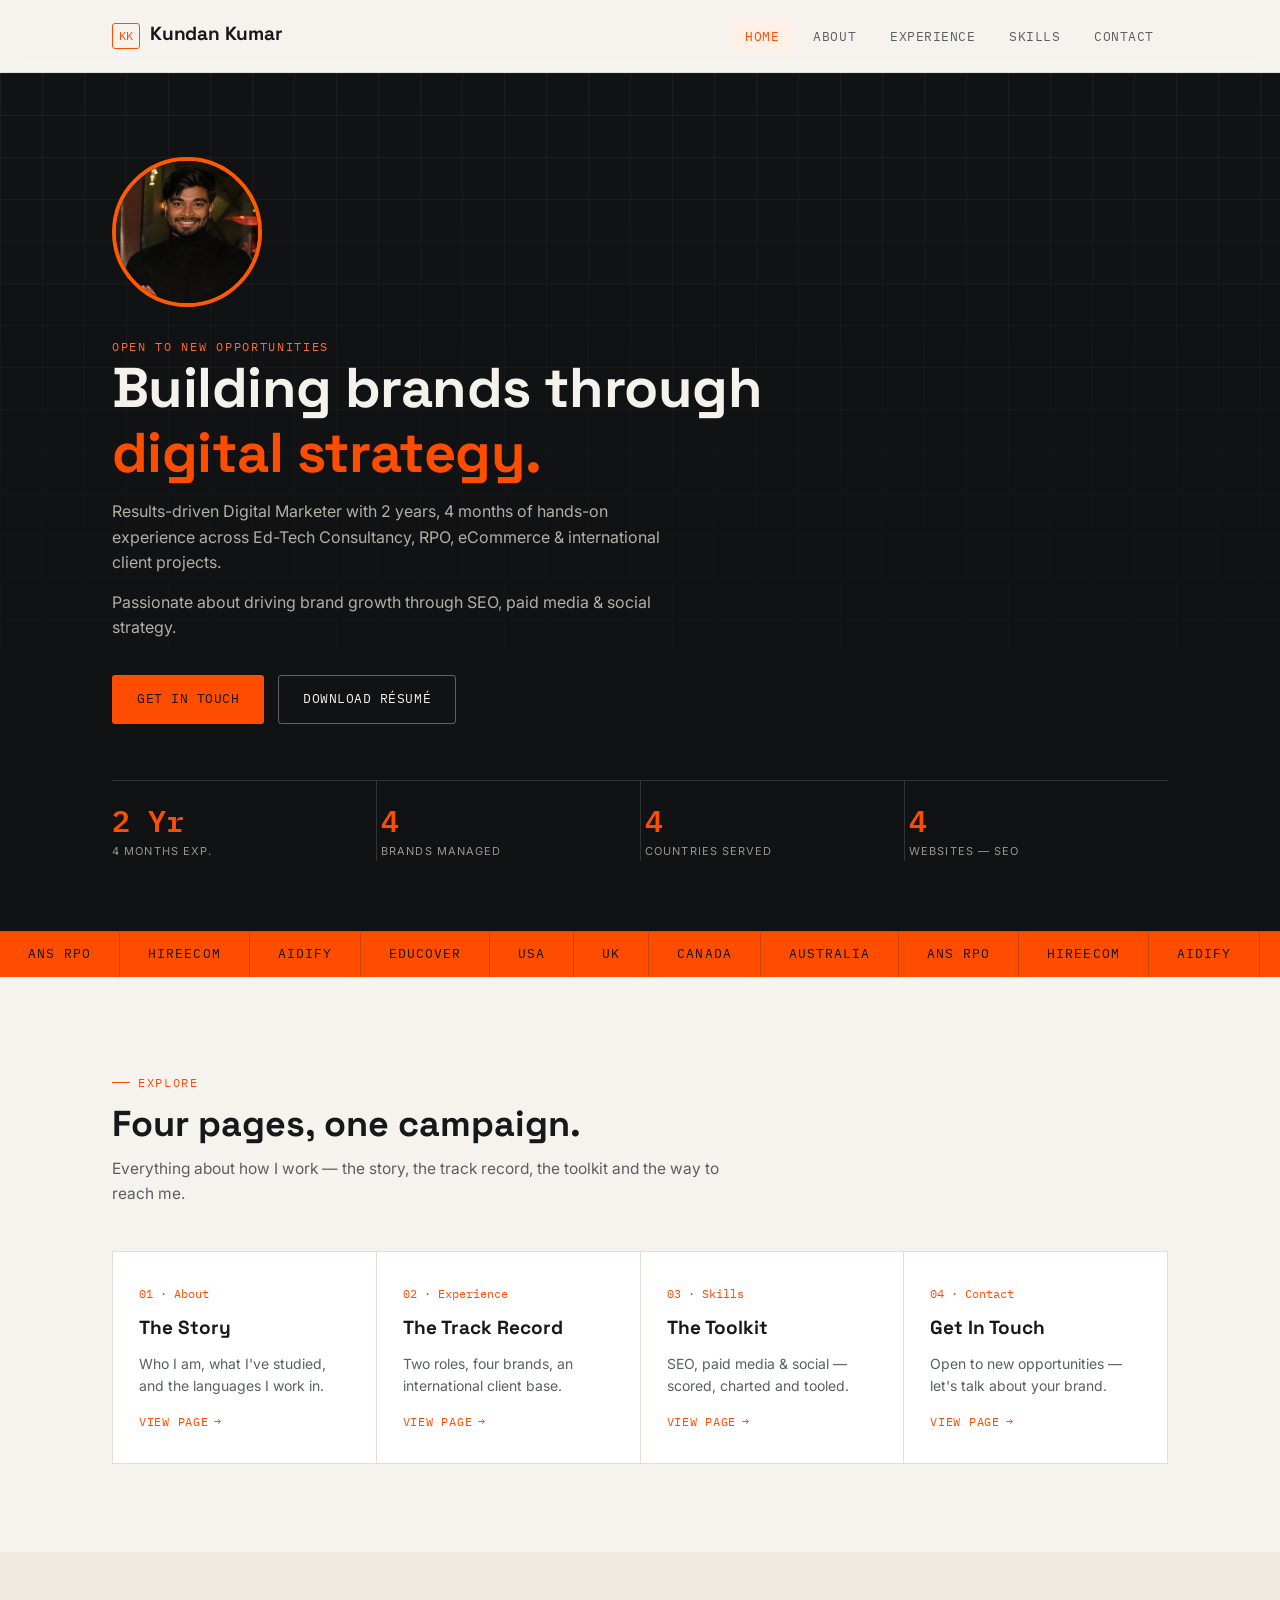
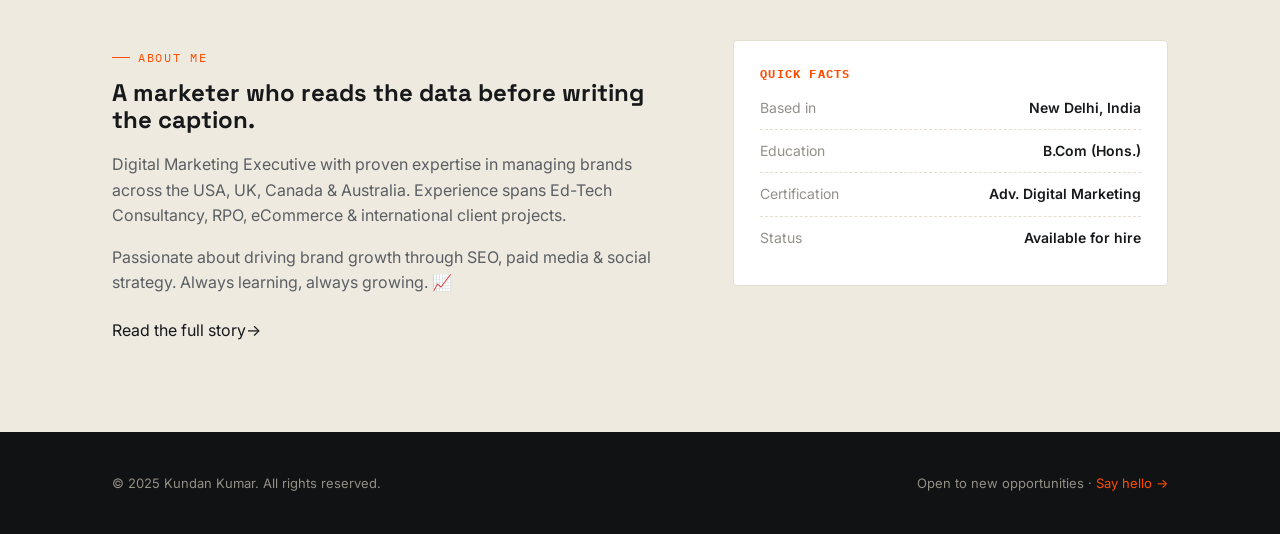
==== commit 27e3b857: "Update index.html" ====
--- a/index.html
+++ b/index.html
@@ -16,6 +16,7 @@
                 <span class="logo-mark">KK</span>
                 <h1 class="logo">Kundan Kumar</h1>
             </a>
+
             <ul class="nav-links">
                 <li><a href="index.html">Home</a></li>
                 <li><a href="about.html">About</a></li>
@@ -23,21 +24,50 @@
                 <li><a href="skills.html">Skills</a></li>
                 <li><a href="contact.html">Contact</a></li>
             </ul>
-            <button class="nav-toggle" aria-label="Toggle menu"><span></span><span></span><span></span></button>
+
+            <button class="nav-toggle" aria-label="Toggle menu">
+                <span></span>
+                <span></span>
+                <span></span>
+            </button>
         </div>
     </nav>
 
     <!-- Hero -->
     <header class="hero">
         <div class="hero-grid"></div>
-        <div class="wrap">
+
+        <div class="wrap">
+
+            <!-- Profile Photo -->
+            <div style="margin-bottom: 30px;">
+                <img 
+                    src="5.png" 
+                    alt="Kundan Kumar"
+                    style="
+                        width: 150px;
+                        height: 150px;
+                        object-fit: cover;
+                        border-radius: 50%;
+                        border: 4px solid #ff5a00;
+                        display: block;
+                    "
+                >
+            </div>
+
             <div class="hero-header">
                 <p class="hero-tag">Open to new opportunities</p>
-                <h2>Building brands through<br><span class="highlight">digital strategy.</span></h2>
+
+                <h2>
+                    Building brands through<br>
+                    <span class="highlight">digital strategy.</span>
+                </h2>
+
                 <p class="hero-description">
                     Results-driven Digital Marketer with 2 years, 4 months of hands-on experience across
                     Ed-Tech Consultancy, RPO, eCommerce & international client projects.
                 </p>
+
                 <p class="hero-description">
                     Passionate about driving brand growth through SEO, paid media & social strategy.
                 </p>
@@ -45,23 +75,59 @@
 
             <div class="hero-buttons">
                 <a href="contact.html" class="btn btn-primary">Get In Touch</a>
-                <a href="https://drive.google.com/file/d/17wzoZpNuNCdgVN_WbTjARKG0nC4PgdHW/view?usp=drivesdk" class="btn btn-secondary" target="_blank" rel="noopener">Download Résumé</a>
+
+                <a 
+                    href="https://drive.google.com/file/d/17wzoZpNuNCdgVN_WbTjARKG0nC4PgdHW/view?usp=drivesdk" 
+                    class="btn btn-secondary" 
+                    target="_blank" 
+                    rel="noopener"
+                >
+                    Download Résumé
+                </a>
             </div>
 
             <div class="stats-inline">
-                <div class="stat"><h3>2 Yr</h3><p>4 MONTHS EXP.</p></div>
-                <div class="stat"><h3>4</h3><p>BRANDS MANAGED</p></div>
-                <div class="stat"><h3>4</h3><p>COUNTRIES SERVED</p></div>
-                <div class="stat"><h3>4</h3><p>WEBSITES — SEO</p></div>
+                <div class="stat">
+                    <h3>2 Yr</h3>
+                    <p>4 MONTHS EXP.</p>
+                </div>
+
+                <div class="stat">
+                    <h3>4</h3>
+                    <p>BRANDS MANAGED</p>
+                </div>
+
+                <div class="stat">
+                    <h3>4</h3>
+                    <p>COUNTRIES SERVED</p>
+                </div>
+
+                <div class="stat">
+                    <h3>4</h3>
+                    <p>WEBSITES — SEO</p>
+                </div>
             </div>
         </div>
 
         <div class="ticker">
             <div class="ticker-track">
-                <span>ANS RPO</span><span>HIREECOM</span><span>AIDIFY</span><span>EDUCOVER</span>
-                <span>USA</span><span>UK</span><span>CANADA</span><span>AUSTRALIA</span>
-                <span>ANS RPO</span><span>HIREECOM</span><span>AIDIFY</span><span>EDUCOVER</span>
-                <span>USA</span><span>UK</span><span>CANADA</span><span>AUSTRALIA</span>
+                <span>ANS RPO</span>
+                <span>HIREECOM</span>
+                <span>AIDIFY</span>
+                <span>EDUCOVER</span>
+                <span>USA</span>
+                <span>UK</span>
+                <span>CANADA</span>
+                <span>AUSTRALIA</span>
+
+                <span>ANS RPO</span>
+                <span>HIREECOM</span>
+                <span>AIDIFY</span>
+                <span>EDUCOVER</span>
+                <span>USA</span>
+                <span>UK</span>
+                <span>CANADA</span>
+                <span>AUSTRALIA</span>
             </div>
         </div>
     </header>
@@ -69,37 +135,64 @@
     <!-- Hub: links out to the four detail pages -->
     <section class="block">
         <div class="wrap">
+
             <div class="block-head">
                 <span class="eyebrow">Explore</span>
+
                 <h2>Four pages, one campaign.</h2>
-                <p>Everything about how I work — the story, the track record, the toolkit and the way to reach me.</p>
+
+                <p>
+                    Everything about how I work — the story, the track record,
+                    the toolkit and the way to reach me.
+                </p>
             </div>
 
             <div class="hub-grid">
+
                 <a class="hub-card" href="about.html">
                     <span class="num">01 · About</span>
                     <h3>The Story</h3>
-                    <p>Who I am, what I've studied, and the languages I work in.</p>
-                    <span class="go">View page <span class="arrow">→</span></span>
-                </a>
+                    <p>
+                        Who I am, what I've studied, and the languages I work in.
+                    </p>
+                    <span class="go">
+                        View page <span class="arrow">→</span>
+                    </span>
+                </a>
+
                 <a class="hub-card" href="experience.html">
                     <span class="num">02 · Experience</span>
                     <h3>The Track Record</h3>
-                    <p>Two roles, four brands, an international client base.</p>
-                    <span class="go">View page <span class="arrow">→</span></span>
-                </a>
+                    <p>
+                        Two roles, four brands, an international client base.
+                    </p>
+                    <span class="go">
+                        View page <span class="arrow">→</span>
+                    </span>
+                </a>
+
                 <a class="hub-card" href="skills.html">
                     <span class="num">03 · Skills</span>
                     <h3>The Toolkit</h3>
-                    <p>SEO, paid media & social — scored, charted and tooled.</p>
-                    <span class="go">View page <span class="arrow">→</span></span>
-                </a>
+                    <p>
+                        SEO, paid media & social — scored, charted and tooled.
+                    </p>
+                    <span class="go">
+                        View page <span class="arrow">→</span>
+                    </span>
+                </a>
+
                 <a class="hub-card" href="contact.html">
                     <span class="num">04 · Contact</span>
                     <h3>Get In Touch</h3>
-                    <p>Open to new opportunities — let's talk about your brand.</p>
-                    <span class="go">View page <span class="arrow">→</span></span>
-                </a>
+                    <p>
+                        Open to new opportunities — let's talk about your brand.
+                    </p>
+                    <span class="go">
+                        View page <span class="arrow">→</span>
+                    </span>
+                </a>
+
             </div>
         </div>
     </section>
@@ -107,37 +200,78 @@
     <!-- About snapshot -->
     <section class="block alt">
         <div class="wrap about-layout">
+
             <div class="about-copy">
                 <span class="eyebrow">About me</span>
-                <h2 style="margin-top:12px;">A marketer who reads the data before writing the caption.</h2>
+
+                <h2 style="margin-top:12px;">
+                    A marketer who reads the data before writing the caption.
+                </h2>
+
                 <p style="margin-top:18px;">
                     Digital Marketing Executive with proven expertise in managing brands across the USA, UK,
                     Canada & Australia. Experience spans Ed-Tech Consultancy, RPO, eCommerce & international
                     client projects.
                 </p>
-                <p>Passionate about driving brand growth through SEO, paid media & social strategy. Always learning, always growing. 📈</p>
-                <a href="about.html" class="go" style="margin-top:6px; display:inline-flex;">Read the full story <span class="arrow">→</span></a>
-            </div>
+
+                <p>
+                    Passionate about driving brand growth through SEO, paid media & social strategy.
+                    Always learning, always growing. 📈
+                </p>
+
+                <a href="about.html" class="go" style="margin-top:6px; display:inline-flex;">
+                    Read the full story <span class="arrow">→</span>
+                </a>
+            </div>
+
             <div>
                 <div class="side-card">
+
                     <h4>Quick Facts</h4>
-                    <div class="detail-row"><span class="k">Based in</span><span class="v">New Delhi, India</span></div>
-                    <div class="detail-row"><span class="k">Education</span><span class="v">B.Com (Hons.)</span></div>
-                    <div class="detail-row"><span class="k">Certification</span><span class="v">Adv. Digital Marketing</span></div>
-                    <div class="detail-row"><span class="k">Status</span><span class="v">Available for hire</span></div>
-                </div>
-            </div>
+
+                    <div class="detail-row">
+                        <span class="k">Based in</span>
+                        <span class="v">New Delhi, India</span>
+                    </div>
+
+                    <div class="detail-row">
+                        <span class="k">Education</span>
+                        <span class="v">B.Com (Hons.)</span>
+                    </div>
+
+                    <div class="detail-row">
+                        <span class="k">Certification</span>
+                        <span class="v">Adv. Digital Marketing</span>
+                    </div>
+
+                    <div class="detail-row">
+                        <span class="k">Status</span>
+                        <span class="v">Available for hire</span>
+                    </div>
+
+                </div>
+            </div>
+
         </div>
     </section>
 
     <!-- Footer -->
     <footer>
         <div class="wrap">
-            <p>&copy; 2025 Kundan Kumar. All rights reserved.</p>
-            <p>Open to new opportunities · <a href="contact.html">Say hello →</a></p>
+
+            <p>
+                &copy; 2025 Kundan Kumar. All rights reserved.
+            </p>
+
+            <p>
+                Open to new opportunities ·
+                <a href="contact.html">Say hello →</a>
+            </p>
+
         </div>
     </footer>
 
     <script src="script.js"></script>
+
 </body>
 </html>
--- a/style.css
+++ b/style.css
@@ -1,746 +1,772 @@
-* {
-    margin: 0;
-    padding: 0;
-    box-sizing: border-box;
-}
-
-:root {
-    --primary-color: #FF6B35;
-    --secondary-color: #004E89;
-    --dark-bg: #1a1a1a;
-    --light-bg: #F7F7F7;
-    --white: #FFFFFF;
-    --text-light: #999;
-    --text-dark: #333;
-}
-
-html {
-    scroll-behavior: smooth;
-}
-
-body {
-    font-family: 'Segoe UI', Tahoma, Geneva, Verdana, sans-serif;
-    line-height: 1.6;
-    color: var(--text-dark);
-    background: var(--white);
-}
-
-.container {
-    max-width: 1200px;
-    margin: 0 auto;
-    padding: 0 20px;
-}
-
-/* =============== NAVBAR =============== */
-.navbar {
-    background: var(--dark-bg);
-    color: var(--white);
-    padding: 1rem 0;
-    position: sticky;
-    top: 0;
-    z-index: 100;
-    box-shadow: 0 2px 10px rgba(0,0,0,0.2);
-}
-
-.navbar .container {
-    display: flex;
-    justify-content: space-between;
-    align-items: center;
-}
-
-.logo {
-    font-size: 1.6rem;
-    font-weight: bold;
-    letter-spacing: 0.5px;
-}
-
-.nav-links {
-    display: flex;
-    list-style: none;
-    gap: 2rem;
-}
-
-.nav-links a {
-    color: var(--white);
-    text-decoration: none;
-    transition: color 0.3s ease;
-    font-weight: 500;
-    font-size: 0.95rem;
-}
-
-.nav-links a:hover {
-    color: var(--primary-color);
-}
-
-/* =============== MAIN WRAPPER =============== */
-.main-wrapper {
-    display: grid;
-    grid-template-columns: 300px 1fr;
-    min-height: calc(100vh - 60px);
-}
-
-/* =============== SIDEBAR =============== */
-.sidebar {
-    background: var(--dark-bg);
-    color: var(--white);
-    padding: 2rem 0;
-    position: sticky;
-    top: 60px;
-    height: calc(100vh - 60px);
-    overflow-y: auto;
-}
-
-.sidebar::-webkit-scrollbar {
-    width: 6px;
-}
-
-.sidebar::-webkit-scrollbar-track {
-    background: rgba(255,255,255,0.1);
-}
-
-.sidebar::-webkit-scrollbar-thumb {
-    background: var(--primary-color);
-    border-radius: 3px;
-}
-
-/* Profile Section */
-.profile-section {
-    text-align: center;
-    padding: 0 1.5rem 2rem;
-    border-bottom: 1px solid rgba(255,255,255,0.1);
-}
-
-.profile-image-container {
-    margin-bottom: 1.5rem;
-}
-
-.profile-image {
-    width: 120px;
-    height: 120px;
-    border-radius: 50%;
-    border: 4px solid var(--primary-color);
-    display: block;
-    margin: 0 auto;
-    object-fit: cover;
-}
-
-.sidebar-name {
-    font-size: 1.3rem;
-    font-weight: bold;
-    margin-bottom: 0.5rem;
-    letter-spacing: 0.5px;
-}
-
-.sidebar-role {
-    background: var(--primary-color);
-    color: var(--white);
-    padding: 0.5rem 1rem;
-    border-radius: 20px;
-    font-size: 0.75rem;
-    font-weight: bold;
-    display: inline-block;
-}
-
-/* Sidebar Sections */
-.sidebar-section {
-    padding: 1.5rem;
-    border-bottom: 1px solid rgba(255,255,255,0.1);
-}
-
-.sidebar-section-title {
-    font-size: 0.75rem;
-    font-weight: bold;
-    color: var(--primary-color);
-    margin-bottom: 1rem;
-    letter-spacing: 1px;
-    text-transform: uppercase;
-}
-
-/* Contact Items in Sidebar */
-.contact-item-sidebar {
-    display: flex;
-    gap: 0.8rem;
-    margin-bottom: 1rem;
-    font-size: 0.9rem;
-}
-
-.contact-icon {
-    font-size: 1rem;
-    flex-shrink: 0;
-}
-
-.contact-item-sidebar a {
-    color: var(--white);
-    text-decoration: none;
-    word-break: break-word;
-    transition: color 0.3s;
-}
-
-.contact-item-sidebar a:hover {
-    color: var(--primary-color);
-}
-
-.contact-item-sidebar p {
-    font-size: 0.9rem;
-    margin: 0;
-}
-
-/* Sidebar Skills */
-.sidebar-skill {
-    margin-bottom: 1.2rem;
-}
-
-.skill-header {
-    display: flex;
-    justify-content: space-between;
-    font-size: 0.85rem;
-    margin-bottom: 0.5rem;
-    align-items: center;
-}
-
-.skill-header span:first-child {
-    flex-grow: 1;
-}
-
-.skill-percent {
-    color: var(--primary-color);
-    font-weight: bold;
-}
-
-.sidebar-progress {
-    width: 100%;
-    height: 6px;
-    background: rgba(255,255,255,0.1);
-    border-radius: 3px;
-    overflow: hidden;
-}
-
-.sidebar-progress-bar {
-    height: 100%;
-    background: var(--primary-color);
-    border-radius: 3px;
-    transition: width 0.5s ease;
-}
-
-/* Tools List */
-.tools-list {
-    display: grid;
-    grid-template-columns: 1fr 1fr;
-    gap: 0.8rem;
-    font-size: 0.85rem;
-}
-
-.tools-list p {
-    background: rgba(255,107,53,0.1);
-    color: var(--primary-color);
-    padding: 0.5rem;
-    border-radius: 4px;
-}
-
-/* Education in Sidebar */
-.education-sidebar {
-    font-size: 0.85rem;
-}
-
-.education-sidebar p {
-    margin-bottom: 1rem;
-    line-height: 1.6;
-}
-
-.education-sidebar strong {
-    color: var(--primary-color);
-}
-
-/* Languages */
-.languages-list {
-    font-size: 0.9rem;
-}
-
-.languages-list p {
-    margin-bottom: 0.8rem;
-}
-
-/* =============== MAIN CONTENT =============== */
-.main-content {
-    background: var(--white);
-    padding: 0;
-}
-
-/* Hero Section */
-.hero {
-    padding: 4rem 3rem;
-    border-bottom: 1px solid var(--light-bg);
-}
-
-.hero-header {
-    margin-bottom: 2rem;
-}
-
-.hero-header h2 {
-    font-size: 2.8rem;
-    font-weight: bold;
-    line-height: 1.2;
-    color: var(--text-dark);
-    margin-bottom: 1rem;
-}
-
-.hero-header h2 .highlight {
-    color: var(--primary-color);
-}
-
-.hero-tag {
-    font-size: 0.75rem;
-    color: var(--primary-color);
-    font-weight: bold;
-    letter-spacing: 1px;
-    text-transform: uppercase;
-    margin-bottom: 1.5rem;
-}
-
-.hero-description {
-    font-size: 1rem;
-    color: var(--text-light);
-    margin-bottom: 1rem;
-    line-height: 1.7;
-}
-
-/* Stats Inline */
-.stats-inline {
-    display: grid;
-    grid-template-columns: repeat(4, 1fr);
-    gap: 1rem;
-    margin: 2rem 0;
-    padding: 2rem 0;
-    border-top: 1px solid var(--light-bg);
-    border-bottom: 1px solid var(--light-bg);
-}
-
-.stat {
-    text-align: center;
-}
-
-.stat h3 {
-    font-size: 2rem;
-    color: var(--primary-color);
-    margin-bottom: 0.3rem;
-}
-
-.stat p {
-    font-size: 0.75rem;
-    color: var(--text-light);
-    font-weight: bold;
-    letter-spacing: 0.5px;
-}
-
-/* Buttons */
-.hero-buttons {
-    display: flex;
-    gap: 1rem;
-    margin-top: 2rem;
-}
-
-.btn {
-    padding: 0.8rem 2rem;
-    border-radius: 5px;
-    text-decoration: none;
-    font-weight: bold;
-    transition: all 0.3s ease;
-    display: inline-block;
-    border: none;
-    cursor: pointer;
-    font-size: 0.95rem;
-}
-
-.btn-primary {
-    background: var(--primary-color);
-    color: var(--white);
-}
-
-.btn-primary:hover {
-    background: #ff5914;
-    transform: translateY(-2px);
-}
-
-.btn-secondary {
-    background: transparent;
-    color: var(--primary-color);
-    border: 2px solid var(--primary-color);
-}
-
-.btn-secondary:hover {
-    background: var(--primary-color);
-    color: var(--white);
-}
-
-/* About Section */
-.about {
-    padding: 3rem;
-}
-
-.about h2,
-.experience h2,
-.brands h2,
-.websites h2,
-.certification h2,
-.contact h2 {
-    font-size: 1.8rem;
-    font-weight: bold;
-    margin-bottom: 1.5rem;
-    color: var(--text-dark);
-}
-
-.about p {
-    font-size: 1rem;
-    color: var(--text-light);
-    margin-bottom: 1rem;
-    line-height: 1.7;
-}
-
-/* Experience Section */
-.experience {
-    padding: 3rem;
-    background: var(--light-bg);
-}
-
-.experience-card {
-    background: var(--white);
-    padding: 2rem;
-    margin-bottom: 1.5rem;
-    border-left: 4px solid var(--primary-color);
-    border-radius: 5px;
-}
-
-.experience-header-main {
-    display: flex;
-    gap: 1.5rem;
-    align-items: start;
-    margin-bottom: 1rem;
-    flex-wrap: wrap;
-}
-
-.experience-header-main h3 {
-    font-size: 1.2rem;
-    color: var(--text-dark);
-    margin-bottom: 0.3rem;
-}
-
-.company-name {
-    color: var(--primary-color);
-    font-weight: bold;
-}
-
-.experience-badge {
-    background: rgba(255,107,53,0.1);
-    color: var(--primary-color);
-    padding: 0.4rem 0.8rem;
-    border-radius: 15px;
-    font-size: 0.75rem;
-    font-weight: bold;
-    white-space: nowrap;
-}
-
-.experience-date {
-    font-size: 0.9rem;
-    color: var(--text-light);
-    margin-bottom: 1rem;
-}
-
-.experience-list {
-    margin-left: 1.5rem;
-}
-
-.experience-list li {
-    margin-bottom: 0.8rem;
-    color: var(--text-light);
-    line-height: 1.6;
-}
-
-/* Brands Section */
-.brands {
-    padding: 3rem;
-}
-
-.brands-grid {
-    display: grid;
-    grid-template-columns: repeat(3, 1fr);
-    gap: 1.5rem;
-}
-
-.brand-card {
-    background: var(--light-bg);
-    padding: 1.5rem;
-    border-radius: 8px;
-    text-align: center;
-}
-
-.brand-card h3 {
-    font-size: 1.1rem;
-    margin-bottom: 0.5rem;
-    color: var(--text-dark);
-}
-
-.brand-card p {
-    font-size: 0.9rem;
-    color: var(--text-light);
-    margin-bottom: 0.8rem;
-}
-
-.brand-platforms {
-    font-size: 0.8rem;
-    color: var(--primary-color);
-    font-weight: 600;
-}
-
-/* Websites Section */
-.websites {
-    padding: 3rem;
-    background: var(--light-bg);
-}
-
-.websites-grid {
-    display: grid;
-    grid-template-columns: repeat(auto-fit, minmax(200px, 1fr));
-    gap: 1.5rem;
-}
-
-.website-card {
-    background: var(--white);
-    padding: 1.5rem;
-    border-radius: 8px;
-}
-
-.website-card h3 {
-    font-size: 1rem;
-    color: var(--text-dark);
-    margin-bottom: 0.5rem;
-}
-
-.website-card p {
-    font-size: 0.85rem;
-    color: var(--text-light);
-}
-
-/* Certification Section */
-.certification {
-    padding: 3rem;
-}
-
-.cert-card {
-    background: var(--dark-bg);
-    color: var(--white);
-    padding: 2rem;
-    border-radius: 8px;
-    display: flex;
-    gap: 1.5rem;
-    align-items: start;
-}
-
-.cert-icon {
-    font-size: 2rem;
-}
-
-.cert-content h3 {
-    font-size: 1.1rem;
-    margin-bottom: 0.5rem;
-}
-
-.cert-content p {
-    font-size: 0.9rem;
-    margin-bottom: 1rem;
-    opacity: 0.9;
-}
-
-.cert-skills {
-    display: flex;
-    flex-wrap: wrap;
-    gap: 0.8rem;
-}
-
-.cert-skills span {
-    background: rgba(255,107,53,0.2);
-    color: var(--primary-color);
-    padding: 0.4rem 0.8rem;
-    border-radius: 15px;
-    font-size: 0.8rem;
-    font-weight: 600;
-}
-
-/* Contact Section */
-.contact {
-    padding: 3rem;
-    background: var(--light-bg);
-}
-
-.contact p {
-    font-size: 1rem;
-    color: var(--text-light);
-    margin-bottom: 2rem;
-    text-align: center;
-}
-
-.contact-grid {
-    display: grid;
-    grid-template-columns: repeat(auto-fit, minmax(200px, 1fr));
-    gap: 1.5rem;
-    margin-bottom: 2rem;
-}
-
-.contact-item-main {
-    display: flex;
-    gap: 1rem;
-    align-items: start;
-}
-
-.contact-icon-main {
-    font-size: 1.5rem;
-}
-
-.contact-item-main h3 {
-    font-size: 1rem;
-    margin-bottom: 0.3rem;
-    color: var(--text-dark);
-}
-
-.contact-item-main p,
-.contact-item-main a {
-    font-size: 0.9rem;
-    color: var(--text-light);
-    text-decoration: none;
-}
-
-.contact-item-main a:hover {
-    color: var(--primary-color);
-}
-
-.available-badge {
-    text-align: center;
-    background: var(--primary-color);
-    color: var(--white);
-    padding: 1rem 2rem;
-    border-radius: 5px;
-    font-weight: bold;
-    display: inline-block;
-    margin-left: 50%;
-    transform: translateX(-50%);
-}
-
-/* Footer */
-footer {
-    background: var(--dark-bg);
-    color: var(--white);
-    text-align: center;
-    padding: 2rem 0;
-    font-size: 0.9rem;
-}
-
-/* =============== RESPONSIVE DESIGN =============== */
-@media (max-width: 1024px) {
-    .main-wrapper {
-        grid-template-columns: 250px 1fr;
-    }
-
-    .sidebar {
-        padding: 1.5rem 0;
-    }
-
-    .stats-inline {
-        grid-template-columns: repeat(2, 1fr);
-    }
-
-    .brands-grid {
-        grid-template-columns: repeat(2, 1fr);
-    }
-}
-
-@media (max-width: 768px) {
-    .main-wrapper {
-        grid-template-columns: 1fr;
-    }
-
-    .sidebar {
-        position: relative;
-        top: 0;
-        height: auto;
-        border-bottom: 1px solid rgba(255,255,255,0.1);
-        padding: 1.5rem 0;
-    }
-
-    .hero {
-        padding: 2rem 1.5rem;
-    }
-
-    .hero-header h2 {
-        font-size: 2rem;
-    }
-
-    .about,
-    .experience,
-    .brands,
-    .websites,
-    .certification,
-    .contact {
-        padding: 2rem 1.5rem;
-    }
-
-    .stats-inline {
-        grid-template-columns: repeat(2, 1fr);
-        gap: 1rem;
-    }
-
-    .brands-grid,
-    .websites-grid {
-        grid-template-columns: 1fr;
-    }
-
-    .nav-links {
-        gap: 1rem;
-        font-size: 0.85rem;
-    }
-
-    .experience-header-main {
-        flex-direction: column;
-        gap: 1rem;
-    }
-
-    .hero-buttons {
-        flex-direction: column;
-    }
-
-    .btn {
-        width: 100%;
-        text-align: center;
-    }
-}
-
-@media (max-width: 480px) {
-    .navbar {
-        padding: 0.8rem 0;
-    }
-
-    .logo {
-        font-size: 1.3rem;
-    }
-
-    .nav-links {
-        gap: 0.5rem;
-        font-size: 0.75rem;
-    }
-
-    .hero-header h2 {
-        font-size: 1.6rem;
-    }
-
-    .stats-inline {
-        grid-template-columns: repeat(2, 1fr);
-        gap: 0.8rem;
-        padding: 1rem 0;
-    }
-
-    .stat h3 {
-        font-size: 1.5rem;
-    }
-
-    .available-badge {
-        font-size: 0.9rem;
-    }
-}
+/* ==========================================================================
+   Kundan Kumar — Digital Marketer Portfolio
+   Design direction: "Growth Ledger" — a media-planner's paper ledger meets
+   a campaign dashboard. Warm paper surface, deep growth-green ink, mustard
+   highlight for performance callouts, monospace figures for anything that
+   looks like a metric (percentages, counts, dates).
+   ========================================================================== */
+
+@import url('https://fonts.googleapis.com/css2?family=Space+Grotesk:wght@500;600;700&family=Inter:wght@400;500;600;700&family=IBM+Plex+Mono:wght@500;600&display=swap');
+
+:root{
+  --bg:            #F6F3EE;
+  --bg-soft:       #EFEAE0;
+  --card:          #FFFFFF;
+  --ink:           #16181A;
+  --ink-soft:      #5B5F63;
+  --ink-faint:     #93908A;
+  --line:          #E3DECF;
+  --accent:        #FF4D00;
+  --accent-bright: #FF6B35;
+  --accent-wash:   #FFF0E7;
+  --gold:          #FF4D00;
+  --gold-wash:     #FFF0E7;
+  --ink-dark:      #111214;
+  --bg-dark:       #111214;
+
+  --font-display: 'Space Grotesk', sans-serif;
+  --font-body:    'Inter', sans-serif;
+  --font-mono:    'IBM Plex Mono', monospace;
+
+  --radius: 4px;
+  --container: 1120px;
+}
+
+*, *::before, *::after{ box-sizing: border-box; }
+
+html{ scroll-behavior: smooth; }
+
+body{
+  margin: 0;
+  background: var(--bg);
+  color: var(--ink);
+  font-family: var(--font-body);
+  font-size: 16px;
+  line-height: 1.6;
+  -webkit-font-smoothing: antialiased;
+}
+
+img{ max-width: 100%; display: block; }
+a{ color: inherit; text-decoration: none; }
+ul{ list-style: none; margin: 0; padding: 0; }
+h1,h2,h3,h4{ font-family: var(--font-display); margin: 0; line-height: 1.15; }
+
+.wrap{
+  max-width: var(--container);
+  margin: 0 auto;
+  padding: 0 32px;
+}
+
+:focus-visible{
+  outline: 2px solid var(--accent);
+  outline-offset: 3px;
+}
+
+/* ---------- eyebrow / mono labels ---------- */
+.eyebrow{
+  font-family: var(--font-mono);
+  font-size: 12px;
+  letter-spacing: .14em;
+  text-transform: uppercase;
+  color: var(--accent);
+  display: inline-flex;
+  align-items: center;
+  gap: 8px;
+}
+.eyebrow::before{
+  content: "";
+  width: 18px;
+  height: 1px;
+  background: var(--accent);
+  display: inline-block;
+}
+
+/* ==========================================================================
+   Navbar
+   ========================================================================== */
+.navbar{
+  position: sticky;
+  top: 0;
+  z-index: 100;
+  background: rgba(246,243,238,.92);
+  backdrop-filter: blur(8px);
+  border-bottom: 1px solid var(--line);
+}
+.navbar .wrap{
+  display: flex;
+  align-items: center;
+  justify-content: space-between;
+  height: 72px;
+}
+.logo-link{ display:flex; align-items:baseline; gap:10px; }
+.logo-mark{
+  font-family: var(--font-mono);
+  font-size: 12px;
+  color: var(--gold);
+  border: 1px solid var(--gold);
+  padding: 2px 6px;
+  border-radius: 3px;
+}
+.logo{
+  font-size: 19px;
+  font-weight: 700;
+  letter-spacing: -0.01em;
+}
+.nav-links{
+  display: flex;
+  gap: 6px;
+  align-items: center;
+}
+.nav-links a{
+  font-family: var(--font-mono);
+  font-size: 13px;
+  letter-spacing: .04em;
+  text-transform: uppercase;
+  padding: 8px 14px;
+  border-radius: 3px;
+  color: var(--ink-soft);
+  transition: color .15s ease, background .15s ease;
+}
+.nav-links a:hover{ color: var(--ink); background: var(--bg-soft); }
+.nav-links a.active{ color: var(--accent); background: var(--accent-wash); }
+
+.nav-toggle{
+  display: none;
+  flex-direction: column;
+  gap: 4px;
+  background: none;
+  border: 1px solid var(--line);
+  border-radius: 3px;
+  padding: 9px 10px;
+  cursor: pointer;
+}
+.nav-toggle span{ width: 18px; height: 2px; background: var(--ink); display:block; }
+
+/* ==========================================================================
+   Page header (used on inner pages)
+   ========================================================================== */
+.page-header{
+  background: var(--ink-dark);
+  color: var(--bg);
+  padding: 64px 0 48px;
+  position: relative;
+  overflow: hidden;
+}
+.page-header::after{
+  content: "";
+  position: absolute;
+  right: -60px; top: -60px;
+  width: 260px; height: 260px;
+  border: 1px solid rgba(245,242,236,.12);
+  border-radius: 50%;
+}
+.page-header .eyebrow{ color: var(--gold); }
+.page-header .eyebrow::before{ background: var(--gold); }
+.page-header h1{
+  font-size: clamp(32px, 5vw, 48px);
+  margin-top: 14px;
+  color: #F5F2EC;
+}
+.page-header p.lede{
+  margin-top: 14px;
+  max-width: 560px;
+  color: #B3AFA6;
+  font-size: 16px;
+}
+.crumb{
+  font-family: var(--font-mono);
+  font-size: 12px;
+  color: #948F85;
+  margin-top: 22px;
+}
+.crumb a{ color: #B3AFA6; }
+.crumb a:hover{ color: var(--gold); }
+
+/* ==========================================================================
+   Hero (home page)
+   ========================================================================== */
+.hero{
+  background: var(--ink-dark);
+  color: var(--bg);
+  padding: 84px 0 0;
+  position: relative;
+  overflow: hidden;
+}
+.hero .wrap{ position: relative; z-index: 2; padding-bottom: 70px; }
+.hero-grid{
+  position: absolute;
+  inset: 0;
+  background-image:
+    linear-gradient(rgba(245,242,236,.05) 1px, transparent 1px),
+    linear-gradient(90deg, rgba(245,242,236,.05) 1px, transparent 1px);
+  background-size: 42px 42px;
+  mask-image: linear-gradient(to bottom, black, transparent 80%);
+}
+.hero-header{ max-width: 720px; }
+.hero-header h2{
+  font-size: clamp(34px, 5.4vw, 56px);
+  color: #F5F2EC;
+  letter-spacing: -0.01em;
+}
+.hero-header .highlight{ color: var(--gold); }
+.hero-tag{
+  font-family: var(--font-mono);
+  font-size: 12px;
+  letter-spacing: .14em;
+  text-transform: uppercase;
+  color: var(--accent-bright);
+  margin: 18px 0 0;
+}
+.hero-description{
+  max-width: 560px;
+  color: #B3AFA6;
+  font-size: 16px;
+  margin: 14px 0 0;
+}
+.hero-buttons{
+  display: flex;
+  gap: 14px;
+  margin-top: 34px;
+  flex-wrap: wrap;
+}
+.btn{
+  font-family: var(--font-mono);
+  font-size: 13px;
+  letter-spacing: .04em;
+  text-transform: uppercase;
+  padding: 13px 24px;
+  border-radius: 3px;
+  border: 1px solid transparent;
+  display: inline-flex;
+  align-items: center;
+  gap: 8px;
+  transition: transform .15s ease, background .15s ease, border-color .15s ease, color .15s ease;
+}
+.btn-primary{ background: var(--gold); color: var(--ink-dark); }
+.btn-primary:hover{ background: #FF6B35; transform: translateY(-1px); }
+.btn-secondary{ border-color: rgba(245,242,236,.35); color: #F5F2EC; }
+.btn-secondary:hover{ border-color: var(--gold); color: var(--gold); }
+
+/* stats strip */
+.stats-inline{
+  display: grid;
+  grid-template-columns: repeat(4, 1fr);
+  margin-top: 56px;
+  border-top: 1px solid rgba(245,242,236,.15);
+}
+.stat{
+  padding: 22px 4px 0;
+  border-left: 1px solid rgba(245,242,236,.15);
+}
+.stat:first-child{ border-left: none; padding-left: 0; }
+.stat h3{
+  font-family: var(--font-mono);
+  font-size: 30px;
+  color: var(--gold);
+  font-weight: 600;
+}
+.stat p{
+  font-size: 11px;
+  letter-spacing: .1em;
+  color: #9A968D;
+  margin: 6px 0 0;
+}
+
+/* ---------- ticker (signature element) ---------- */
+.ticker{
+  background: var(--gold);
+  color: var(--ink-dark);
+  overflow: hidden;
+  white-space: nowrap;
+  position: relative;
+  border-top: 1px solid rgba(17,18,20,.15);
+}
+.ticker-track{
+  display: inline-flex;
+  animation: ticker-scroll 26s linear infinite;
+  will-change: transform;
+}
+.ticker-track span{
+  font-family: var(--font-mono);
+  font-size: 13px;
+  letter-spacing: .08em;
+  text-transform: uppercase;
+  padding: 12px 28px;
+  border-right: 1px solid rgba(17,18,20,.2);
+}
+@keyframes ticker-scroll{
+  from{ transform: translateX(0); }
+  to{ transform: translateX(-50%); }
+}
+@media (prefers-reduced-motion: reduce){
+  .ticker-track{ animation: none; }
+}
+
+/* ==========================================================================
+   Section shell
+   ========================================================================== */
+section.block{ padding: 88px 0; }
+section.block.alt{ background: var(--bg-soft); }
+.block-head{ margin-bottom: 44px; max-width: 620px; }
+.block-head h2{
+  font-size: clamp(26px, 3.4vw, 36px);
+  margin-top: 12px;
+}
+.block-head p{ color: var(--ink-soft); margin-top: 12px; font-size: 15.5px; }
+
+/* ==========================================================================
+   Home hub cards (link to sub-pages)
+   ========================================================================== */
+.hub-grid{
+  display: grid;
+  grid-template-columns: repeat(4, 1fr);
+  gap: 1px;
+  background: var(--line);
+  border: 1px solid var(--line);
+}
+.hub-card{
+  background: var(--card);
+  padding: 32px 26px;
+  display: flex;
+  flex-direction: column;
+  gap: 14px;
+  transition: background .15s ease;
+}
+.hub-card:hover{ background: var(--accent-wash); }
+.hub-card .num{
+  font-family: var(--font-mono);
+  font-size: 12px;
+  color: var(--gold);
+}
+.hub-card h3{ font-size: 19px; }
+.hub-card p{ color: var(--ink-soft); font-size: 14px; margin: 0; flex-grow: 1; }
+.hub-card .go{
+  font-family: var(--font-mono);
+  font-size: 12px;
+  text-transform: uppercase;
+  letter-spacing: .06em;
+  color: var(--accent);
+  display: inline-flex;
+  align-items: center;
+  gap: 6px;
+}
+.hub-card:hover .go{ gap: 10px; }
+.go .arrow{ transition: transform .15s ease; }
+
+/* ==========================================================================
+   About page
+   ========================================================================== */
+.about-layout{
+  display: grid;
+  grid-template-columns: 1.3fr 1fr;
+  gap: 56px;
+  align-items: start;
+}
+.about-copy p{ margin: 0 0 16px; color: var(--ink-soft); font-size: 16px; }
+.about-copy p:last-child{ margin-bottom: 0; }
+.pull-figure{
+  border-left: 3px solid var(--gold);
+  padding-left: 18px;
+  margin: 28px 0;
+}
+.pull-figure .n{
+  font-family: var(--font-mono);
+  font-size: 28px;
+  color: var(--accent);
+  display: block;
+}
+.pull-figure .l{ font-size: 12px; color: var(--ink-faint); letter-spacing: .06em; text-transform: uppercase; }
+
+.side-card{
+  background: var(--card);
+  border: 1px solid var(--line);
+  border-radius: var(--radius);
+  padding: 26px;
+  margin-bottom: 20px;
+}
+.side-card h4{
+  font-family: var(--font-mono);
+  font-size: 12px;
+  letter-spacing: .1em;
+  text-transform: uppercase;
+  color: var(--gold);
+  margin-bottom: 16px;
+}
+.detail-row{
+  display: flex;
+  justify-content: space-between;
+  gap: 12px;
+  padding: 10px 0;
+  border-top: 1px dashed var(--line);
+  font-size: 14px;
+}
+.detail-row:first-of-type{ border-top: none; padding-top: 0; }
+.detail-row .k{ color: var(--ink-faint); }
+.detail-row .v{ font-weight: 600; text-align: right; }
+
+.lang-bar-row{ margin-bottom: 14px; }
+.lang-bar-row:last-child{ margin-bottom: 0; }
+.lang-bar-row .lbl{
+  display:flex; justify-content: space-between;
+  font-size: 13px; margin-bottom: 6px;
+}
+.lang-bar-row .lbl .pct{ font-family: var(--font-mono); color: var(--accent); }
+.lang-track{ height: 6px; background: var(--bg-soft); border-radius: 3px; overflow: hidden; }
+.lang-fill{ height: 100%; background: var(--accent); border-radius: 3px; width: 0; transition: width 1.1s cubic-bezier(.2,.8,.2,1); }
+
+/* ==========================================================================
+   Experience page — ledger timeline
+   ========================================================================== */
+.timeline{ position: relative; }
+.timeline::before{
+  content: "";
+  position: absolute;
+  left: 130px;
+  top: 8px; bottom: 8px;
+  width: 1px;
+  background: var(--line);
+}
+.tl-item{
+  display: grid;
+  grid-template-columns: 110px 1fr;
+  gap: 32px;
+  margin-bottom: 48px;
+  position: relative;
+}
+.tl-item:last-child{ margin-bottom: 0; }
+.tl-date{
+  font-family: var(--font-mono);
+  font-size: 12.5px;
+  color: var(--ink-faint);
+  padding-top: 4px;
+  text-align: right;
+}
+.tl-dot{
+  position: absolute;
+  left: 126px;
+  top: 8px;
+  width: 9px; height: 9px;
+  border-radius: 50%;
+  background: var(--gold);
+  border: 2px solid var(--bg);
+  box-shadow: 0 0 0 1px var(--gold);
+}
+.tl-card{
+  background: var(--card);
+  border: 1px solid var(--line);
+  border-radius: var(--radius);
+  padding: 28px 30px;
+}
+.tl-card h3{ font-size: 20px; }
+.tl-card .company-name{
+  font-family: var(--font-mono);
+  font-size: 13px;
+  color: var(--accent);
+  margin: 4px 0 0;
+}
+.badge-row{ display:flex; flex-wrap: wrap; gap: 8px; margin: 16px 0; }
+.badge{
+  font-family: var(--font-mono);
+  font-size: 11px;
+  letter-spacing: .04em;
+  text-transform: uppercase;
+  padding: 5px 10px;
+  border-radius: 3px;
+  background: var(--accent-wash);
+  color: var(--accent);
+}
+.tl-card ul{ margin-top: 14px; }
+.tl-card li{
+  position: relative;
+  padding-left: 20px;
+  color: var(--ink-soft);
+  font-size: 14.5px;
+  margin-bottom: 10px;
+}
+.tl-card li::before{
+  content: "→";
+  position: absolute; left: 0; top: 0;
+  color: var(--gold);
+  font-family: var(--font-mono);
+}
+.tl-card li:last-child{ margin-bottom: 0; }
+
+/* brand + website grids (experience page) */
+.grid-4{ display: grid; grid-template-columns: repeat(3, 1fr); gap: 18px; }
+.tile{
+  background: var(--card);
+  border: 1px solid var(--line);
+  border-radius: var(--radius);
+  padding: 22px;
+  transition: border-color .15s ease, transform .15s ease;
+}
+.tile:hover{ border-color: var(--accent); transform: translateY(-2px); }
+.tile h3{ font-size: 16px; margin-bottom: 6px; }
+.tile p{ margin: 0; color: var(--ink-soft); font-size: 13.5px; }
+.tile .tag{
+  display: inline-block;
+  margin-top: 10px;
+  font-family: var(--font-mono);
+  font-size: 11px;
+  color: var(--gold);
+  letter-spacing: .04em;
+}
+
+/* ==========================================================================
+   Skills page — the showcase
+   ========================================================================== */
+.skills-hero{
+  display: grid;
+  grid-template-columns: 1fr 1fr;
+  gap: 60px;
+  align-items: center;
+  margin-bottom: 8px;
+}
+.dial-wrap{
+  display: grid;
+  grid-template-columns: repeat(3, 1fr);
+  gap: 22px;
+}
+.dial{ text-align: center; }
+.dial svg{ width: 100%; height: auto; }
+.dial-ring-bg{ fill: none; stroke: var(--bg-soft); stroke-width: 8; }
+.dial-ring{
+  fill: none;
+  stroke: var(--accent);
+  stroke-width: 8;
+  stroke-linecap: round;
+  stroke-dasharray: 251.2;
+  stroke-dashoffset: 251.2;
+  transform: rotate(-90deg);
+  transform-origin: 50% 50%;
+  transition: stroke-dashoffset 1.3s cubic-bezier(.2,.8,.2,1);
+}
+.dial-pct{
+  font-family: var(--font-mono);
+  font-size: 20px;
+  font-weight: 600;
+  fill: var(--ink);
+}
+.dial-label{
+  margin-top: 10px;
+  font-size: 12.5px;
+  color: var(--ink-soft);
+  font-weight: 600;
+}
+
+.metric-list{ margin-top: 12px; }
+.metric-row{
+  padding: 18px 0;
+  border-top: 1px dashed var(--line);
+}
+.metric-row:first-child{ border-top: none; }
+.metric-top{
+  display: flex;
+  justify-content: space-between;
+  align-items: baseline;
+  margin-bottom: 8px;
+}
+.metric-top .name{ font-weight: 600; font-size: 15px; }
+.metric-top .val{ font-family: var(--font-mono); color: var(--accent); font-size: 14px; }
+.meter{ height: 8px; background: var(--bg-soft); border-radius: 4px; overflow: hidden; }
+.meter-fill{
+  height: 100%;
+  border-radius: 4px;
+  background: linear-gradient(90deg, var(--accent), var(--accent-bright));
+  width: 0;
+  transition: width 1.2s cubic-bezier(.2,.8,.2,1);
+}
+
+.tools-marquee-wrap{
+  margin-top: 90px;
+  border-top: 1px solid var(--line);
+  border-bottom: 1px solid var(--line);
+  padding: 40px 0;
+}
+.tools-grid{
+  display: grid;
+  grid-template-columns: repeat(4, 1fr);
+  gap: 14px;
+}
+.tool-chip{
+  background: var(--card);
+  border: 1px solid var(--line);
+  border-radius: var(--radius);
+  padding: 16px;
+  text-align: center;
+  font-family: var(--font-mono);
+  font-size: 13px;
+  letter-spacing: .02em;
+  transition: border-color .15s ease, color .15s ease;
+}
+.tool-chip:hover{ border-color: var(--gold); color: var(--gold); }
+
+.cert-strip{
+  margin-top: 90px;
+  background: var(--ink-dark);
+  border-radius: var(--radius);
+  padding: 40px;
+  display: grid;
+  grid-template-columns: auto 1fr;
+  gap: 26px;
+  align-items: center;
+  color: var(--bg);
+}
+.cert-icn{
+  width: 58px; height: 58px;
+  border: 1px solid rgba(245,242,236,.3);
+  border-radius: 50%;
+  display: flex; align-items: center; justify-content: center;
+  font-size: 24px;
+}
+.cert-strip h3{ font-size: 18px; color: #F5F2EC; }
+.cert-strip .org{ font-family: var(--font-mono); font-size: 13px; color: var(--gold); margin: 6px 0 14px; }
+.cert-tags{ display: flex; flex-wrap: wrap; gap: 8px; }
+.cert-tags span{
+  font-family: var(--font-mono);
+  font-size: 11px;
+  padding: 5px 10px;
+  border: 1px solid rgba(245,242,236,.25);
+  border-radius: 3px;
+  color: #B3AFA6;
+}
+
+/* ==========================================================================
+   Contact page
+   ========================================================================== */
+.contact-layout{
+  display: grid;
+  grid-template-columns: 1fr 1fr;
+  gap: 56px;
+}
+.contact-grid{
+  display: grid;
+  grid-template-columns: 1fr;
+  gap: 1px;
+  background: var(--line);
+  border: 1px solid var(--line);
+}
+.contact-item-main{
+  background: var(--card);
+  padding: 24px 26px;
+  display: flex;
+  gap: 18px;
+  align-items: flex-start;
+}
+.contact-icon-main{
+  font-size: 20px;
+  width: 40px; height: 40px;
+  border-radius: 50%;
+  background: var(--accent-wash);
+  display: flex; align-items: center; justify-content: center;
+  flex-shrink: 0;
+}
+.contact-item-main h3{ font-size: 14px; text-transform: uppercase; letter-spacing: .06em; color: var(--ink-faint); font-family: var(--font-mono); font-weight: 500; }
+.contact-item-main a, .contact-item-main p{ margin: 6px 0 0; font-size: 15.5px; }
+.contact-item-main a:hover{ color: var(--accent); }
+
+.available-badge{
+  display: inline-flex;
+  align-items: center;
+  gap: 8px;
+  margin-top: 26px;
+  background: var(--gold-wash);
+  color: #B8460D;
+  padding: 10px 18px;
+  border-radius: 30px;
+  font-family: var(--font-mono);
+  font-size: 12.5px;
+  letter-spacing: .04em;
+  text-transform: uppercase;
+}
+
+.form-card{
+  background: var(--card);
+  border: 1px solid var(--line);
+  border-radius: var(--radius);
+  padding: 34px;
+}
+.form-card h3{ font-size: 18px; margin-bottom: 6px; }
+.form-card > p{ color: var(--ink-soft); font-size: 14px; margin: 0 0 22px; }
+.field{ margin-bottom: 18px; }
+.field label{
+  display: block;
+  font-family: var(--font-mono);
+  font-size: 11.5px;
+  text-transform: uppercase;
+  letter-spacing: .06em;
+  color: var(--ink-faint);
+  margin-bottom: 7px;
+}
+.field input, .field textarea{
+  width: 100%;
+  border: 1px solid var(--line);
+  border-radius: 3px;
+  padding: 12px 14px;
+  font-family: var(--font-body);
+  font-size: 14.5px;
+  background: var(--bg);
+  color: var(--ink);
+  resize: vertical;
+}
+.field input:focus, .field textarea:focus{
+  outline: none;
+  border-color: var(--accent);
+  background: #fff;
+}
+.form-note{
+  font-size: 12.5px;
+  color: var(--ink-faint);
+  margin-top: 4px;
+}
+
+/* ==========================================================================
+   Footer
+   ========================================================================== */
+footer{
+  background: var(--ink-dark);
+  color: #948F85;
+  padding: 28px 0;
+  text-align: center;
+  font-size: 13px;
+}
+footer .wrap{ display:flex; justify-content: space-between; align-items:center; flex-wrap: wrap; gap: 10px;}
+footer a{ color: var(--gold); }
+
+/* ==========================================================================
+   Responsive
+   ========================================================================== */
+@media (max-width: 860px){
+  .about-layout, .contact-layout, .skills-hero{ grid-template-columns: 1fr; }
+  .hub-grid{ grid-template-columns: repeat(2, 1fr); }
+  .grid-4{ grid-template-columns: repeat(2, 1fr); }
+  .tools-grid{ grid-template-columns: repeat(2, 1fr); }
+  .stats-inline{ grid-template-columns: repeat(2, 1fr); row-gap: 20px; }
+  .stat:nth-child(3){ border-left: none; }
+  .timeline::before{ left: 8px; }
+  .tl-item{ grid-template-columns: 1fr; }
+  .tl-date{ text-align: left; }
+  .tl-dot{ left: 4px; }
+}
+
+@media (max-width: 600px){
+  .wrap{ padding: 0 20px; }
+  .nav-links{
+    position: absolute;
+    top: 72px; left: 0; right: 0;
+    background: var(--bg);
+    border-bottom: 1px solid var(--line);
+    flex-direction: column;
+    align-items: stretch;
+    padding: 10px 20px 18px;
+    display: none;
+    gap: 2px;
+  }
+  .nav-links.open{ display: flex; }
+  .nav-toggle{ display: flex; }
+  .hub-grid{ grid-template-columns: 1fr; }
+  .grid-4{ grid-template-columns: 1fr; }
+  .tools-grid{ grid-template-columns: repeat(2, 1fr); }
+  .cert-strip{ grid-template-columns: 1fr; text-align: center; justify-items: center; }
+  .dial-wrap{ grid-template-columns: 1fr 1fr 1fr; gap: 12px; }
+}
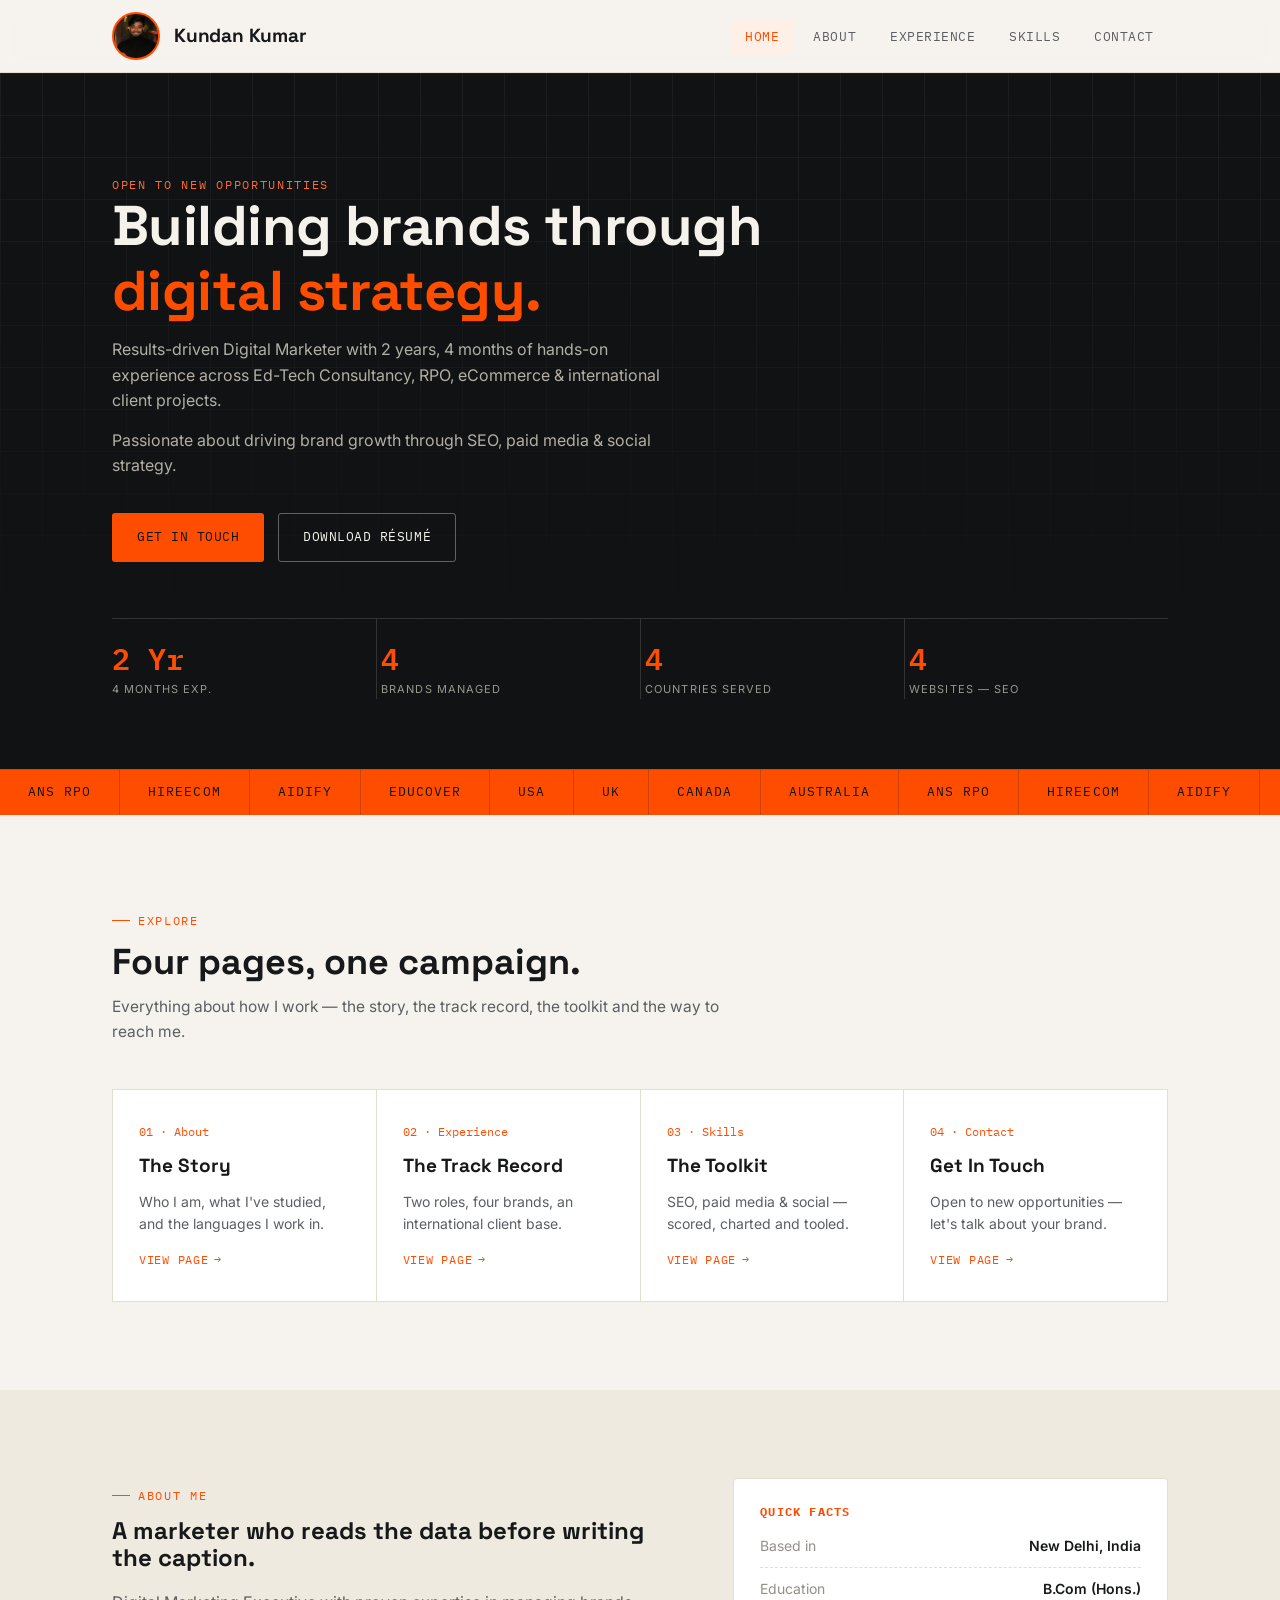
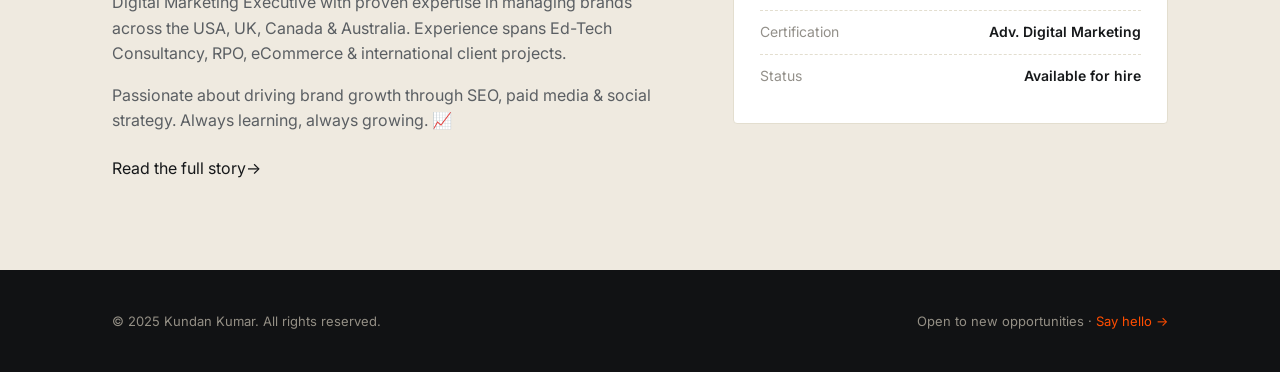
==== commit 9b75c4c1: "Update index.html" ====
--- a/index.html
+++ b/index.html
@@ -39,22 +39,6 @@
 
         <div class="wrap">
 
-            <!-- Profile Photo -->
-            <div style="margin-bottom: 30px;">
-                <img 
-                    src="5.png" 
-                    alt="Kundan Kumar"
-                    style="
-                        width: 150px;
-                        height: 150px;
-                        object-fit: cover;
-                        border-radius: 50%;
-                        border: 4px solid #ff5a00;
-                        display: block;
-                    "
-                >
-            </div>
-
             <div class="hero-header">
                 <p class="hero-tag">Open to new opportunities</p>
 
@@ -74,19 +58,24 @@
             </div>
 
             <div class="hero-buttons">
-                <a href="contact.html" class="btn btn-primary">Get In Touch</a>
+
+                <a href="contact.html" class="btn btn-primary">
+                    Get In Touch
+                </a>
 
                 <a 
-                    href="https://drive.google.com/file/d/17wzoZpNuNCdgVN_WbTjARKG0nC4PgdHW/view?usp=drivesdk" 
-                    class="btn btn-secondary" 
-                    target="_blank" 
+                    href="https://drive.google.com/file/d/1Gyb5WB1WxGmtBwsgytY5Z9ROJRUYP5k7/view?usp=sharing"
+                    class="btn btn-secondary"
+                    target="_blank"
                     rel="noopener"
                 >
                     Download Résumé
                 </a>
+
             </div>
 
             <div class="stats-inline">
+
                 <div class="stat">
                     <h3>2 Yr</h3>
                     <p>4 MONTHS EXP.</p>
@@ -106,11 +95,14 @@
                     <h3>4</h3>
                     <p>WEBSITES — SEO</p>
                 </div>
-            </div>
+
+            </div>
+
         </div>
 
         <div class="ticker">
             <div class="ticker-track">
+
                 <span>ANS RPO</span>
                 <span>HIREECOM</span>
                 <span>AIDIFY</span>
@@ -128,15 +120,19 @@
                 <span>UK</span>
                 <span>CANADA</span>
                 <span>AUSTRALIA</span>
-            </div>
-        </div>
+
+            </div>
+        </div>
+
     </header>
 
     <!-- Hub: links out to the four detail pages -->
     <section class="block">
+
         <div class="wrap">
 
             <div class="block-head">
+
                 <span class="eyebrow">Explore</span>
 
                 <h2>Four pages, one campaign.</h2>
@@ -145,63 +141,88 @@
                     Everything about how I work — the story, the track record,
                     the toolkit and the way to reach me.
                 </p>
+
             </div>
 
             <div class="hub-grid">
 
                 <a class="hub-card" href="about.html">
+
                     <span class="num">01 · About</span>
+
                     <h3>The Story</h3>
+
                     <p>
                         Who I am, what I've studied, and the languages I work in.
                     </p>
+
                     <span class="go">
                         View page <span class="arrow">→</span>
                     </span>
+
                 </a>
 
                 <a class="hub-card" href="experience.html">
+
                     <span class="num">02 · Experience</span>
+
                     <h3>The Track Record</h3>
+
                     <p>
                         Two roles, four brands, an international client base.
                     </p>
+
                     <span class="go">
                         View page <span class="arrow">→</span>
                     </span>
+
                 </a>
 
                 <a class="hub-card" href="skills.html">
+
                     <span class="num">03 · Skills</span>
+
                     <h3>The Toolkit</h3>
+
                     <p>
                         SEO, paid media & social — scored, charted and tooled.
                     </p>
+
                     <span class="go">
                         View page <span class="arrow">→</span>
                     </span>
+
                 </a>
 
                 <a class="hub-card" href="contact.html">
+
                     <span class="num">04 · Contact</span>
+
                     <h3>Get In Touch</h3>
+
                     <p>
                         Open to new opportunities — let's talk about your brand.
                     </p>
+
                     <span class="go">
                         View page <span class="arrow">→</span>
                     </span>
-                </a>
-
-            </div>
-        </div>
+
+                </a>
+
+            </div>
+
+        </div>
+
     </section>
 
     <!-- About snapshot -->
     <section class="block alt">
+
         <div class="wrap about-layout">
 
             <div class="about-copy">
+
                 <span class="eyebrow">About me</span>
 
                 <h2 style="margin-top:12px;">
@@ -222,9 +243,11 @@
                 <a href="about.html" class="go" style="margin-top:6px; display:inline-flex;">
                     Read the full story <span class="arrow">→</span>
                 </a>
+
             </div>
 
             <div>
+
                 <div class="side-card">
 
                     <h4>Quick Facts</h4>
@@ -250,13 +273,16 @@
                     </div>
 
                 </div>
-            </div>
-
-        </div>
+
+            </div>
+
+        </div>
+
     </section>
 
     <!-- Footer -->
     <footer>
+
         <div class="wrap">
 
             <p>
@@ -269,6 +295,7 @@
             </p>
 
         </div>
+
     </footer>
 
     <script src="script.js"></script>
--- a/style.css
+++ b/style.css
@@ -46,10 +46,27 @@
   -webkit-font-smoothing: antialiased;
 }
 
-img{ max-width: 100%; display: block; }
-a{ color: inherit; text-decoration: none; }
-ul{ list-style: none; margin: 0; padding: 0; }
-h1,h2,h3,h4{ font-family: var(--font-display); margin: 0; line-height: 1.15; }
+img{
+  max-width: 100%;
+  display: block;
+}
+
+a{
+  color: inherit;
+  text-decoration: none;
+}
+
+ul{
+  list-style: none;
+  margin: 0;
+  padding: 0;
+}
+
+h1,h2,h3,h4{
+  font-family: var(--font-display);
+  margin: 0;
+  line-height: 1.15;
+}
 
 .wrap{
   max-width: var(--container);
@@ -63,6 +80,7 @@
 }
 
 /* ---------- eyebrow / mono labels ---------- */
+
 .eyebrow{
   font-family: var(--font-mono);
   font-size: 12px;
@@ -73,6 +91,7 @@
   align-items: center;
   gap: 8px;
 }
+
 .eyebrow::before{
   content: "";
   width: 18px;
@@ -84,6 +103,7 @@
 /* ==========================================================================
    Navbar
    ========================================================================== */
+
 .navbar{
   position: sticky;
   top: 0;
@@ -92,31 +112,51 @@
   backdrop-filter: blur(8px);
   border-bottom: 1px solid var(--line);
 }
+
 .navbar .wrap{
   display: flex;
   align-items: center;
   justify-content: space-between;
   height: 72px;
 }
-.logo-link{ display:flex; align-items:baseline; gap:10px; }
+
+/* Logo + profile photo */
+.logo-link{
+  display: flex;
+  align-items: center;
+  gap: 14px;
+}
+
+/* Profile photo */
 .logo-mark{
-  font-family: var(--font-mono);
-  font-size: 12px;
-  color: var(--gold);
-  border: 1px solid var(--gold);
-  padding: 2px 6px;
-  border-radius: 3px;
-}
+  width: 48px;
+  height: 48px;
+  border-radius: 50%;
+  border: 2px solid var(--gold);
+  background-image: url("5.png");
+  background-size: cover;
+  background-position: center;
+  background-repeat: no-repeat;
+
+  /* Hide KK text */
+  font-size: 0;
+  padding: 0;
+  display: inline-block;
+  flex-shrink: 0;
+}
+
 .logo{
   font-size: 19px;
   font-weight: 700;
   letter-spacing: -0.01em;
 }
+
 .nav-links{
   display: flex;
   gap: 6px;
   align-items: center;
 }
+
 .nav-links a{
   font-family: var(--font-mono);
   font-size: 13px;
@@ -127,8 +167,16 @@
   color: var(--ink-soft);
   transition: color .15s ease, background .15s ease;
 }
-.nav-links a:hover{ color: var(--ink); background: var(--bg-soft); }
-.nav-links a.active{ color: var(--accent); background: var(--accent-wash); }
+
+.nav-links a:hover{
+  color: var(--ink);
+  background: var(--bg-soft);
+}
+
+.nav-links a.active{
+  color: var(--accent);
+  background: var(--accent-wash);
+}
 
 .nav-toggle{
   display: none;
@@ -140,11 +188,18 @@
   padding: 9px 10px;
   cursor: pointer;
 }
-.nav-toggle span{ width: 18px; height: 2px; background: var(--ink); display:block; }
+
+.nav-toggle span{
+  width: 18px;
+  height: 2px;
+  background: var(--ink);
+  display:block;
+}
 
 /* ==========================================================================
    Page header (used on inner pages)
    ========================================================================== */
+
 .page-header{
   background: var(--ink-dark);
   color: var(--bg);
@@ -152,39 +207,58 @@
   position: relative;
   overflow: hidden;
 }
+
 .page-header::after{
   content: "";
   position: absolute;
-  right: -60px; top: -60px;
-  width: 260px; height: 260px;
+  right: -60px;
+  top: -60px;
+  width: 260px;
+  height: 260px;
   border: 1px solid rgba(245,242,236,.12);
   border-radius: 50%;
 }
-.page-header .eyebrow{ color: var(--gold); }
-.page-header .eyebrow::before{ background: var(--gold); }
+
+.page-header .eyebrow{
+  color: var(--gold);
+}
+
+.page-header .eyebrow::before{
+  background: var(--gold);
+}
+
 .page-header h1{
   font-size: clamp(32px, 5vw, 48px);
   margin-top: 14px;
   color: #F5F2EC;
 }
+
 .page-header p.lede{
   margin-top: 14px;
   max-width: 560px;
   color: #B3AFA6;
   font-size: 16px;
 }
+
 .crumb{
   font-family: var(--font-mono);
   font-size: 12px;
   color: #948F85;
   margin-top: 22px;
 }
-.crumb a{ color: #B3AFA6; }
-.crumb a:hover{ color: var(--gold); }
+
+.crumb a{
+  color: #B3AFA6;
+}
+
+.crumb a:hover{
+  color: var(--gold);
+}
 
 /* ==========================================================================
    Hero (home page)
    ========================================================================== */
+
 .hero{
   background: var(--ink-dark);
   color: var(--bg);
@@ -192,7 +266,13 @@
   position: relative;
   overflow: hidden;
 }
-.hero .wrap{ position: relative; z-index: 2; padding-bottom: 70px; }
+
+.hero .wrap{
+  position: relative;
+  z-index: 2;
+  padding-bottom: 70px;
+}
+
 .hero-grid{
   position: absolute;
   inset: 0;
@@ -202,13 +282,21 @@
   background-size: 42px 42px;
   mask-image: linear-gradient(to bottom, black, transparent 80%);
 }
-.hero-header{ max-width: 720px; }
+
+.hero-header{
+  max-width: 720px;
+}
+
 .hero-header h2{
   font-size: clamp(34px, 5.4vw, 56px);
   color: #F5F2EC;
   letter-spacing: -0.01em;
 }
-.hero-header .highlight{ color: var(--gold); }
+
+.hero-header .highlight{
+  color: var(--gold);
+}
+
 .hero-tag{
   font-family: var(--font-mono);
   font-size: 12px;
@@ -217,18 +305,21 @@
   color: var(--accent-bright);
   margin: 18px 0 0;
 }
+
 .hero-description{
   max-width: 560px;
   color: #B3AFA6;
   font-size: 16px;
   margin: 14px 0 0;
 }
+
 .hero-buttons{
   display: flex;
   gap: 14px;
   margin-top: 34px;
   flex-wrap: wrap;
 }
+
 .btn{
   font-family: var(--font-mono);
   font-size: 13px;
@@ -242,29 +333,53 @@
   gap: 8px;
   transition: transform .15s ease, background .15s ease, border-color .15s ease, color .15s ease;
 }
-.btn-primary{ background: var(--gold); color: var(--ink-dark); }
-.btn-primary:hover{ background: #FF6B35; transform: translateY(-1px); }
-.btn-secondary{ border-color: rgba(245,242,236,.35); color: #F5F2EC; }
-.btn-secondary:hover{ border-color: var(--gold); color: var(--gold); }
+
+.btn-primary{
+  background: var(--gold);
+  color: var(--ink-dark);
+}
+
+.btn-primary:hover{
+  background: #FF6B35;
+  transform: translateY(-1px);
+}
+
+.btn-secondary{
+  border-color: rgba(245,242,236,.35);
+  color: #F5F2EC;
+}
+
+.btn-secondary:hover{
+  border-color: var(--gold);
+  color: var(--gold);
+}
 
 /* stats strip */
+
 .stats-inline{
   display: grid;
   grid-template-columns: repeat(4, 1fr);
   margin-top: 56px;
   border-top: 1px solid rgba(245,242,236,.15);
 }
+
 .stat{
   padding: 22px 4px 0;
   border-left: 1px solid rgba(245,242,236,.15);
 }
-.stat:first-child{ border-left: none; padding-left: 0; }
+
+.stat:first-child{
+  border-left: none;
+  padding-left: 0;
+}
+
 .stat h3{
   font-family: var(--font-mono);
   font-size: 30px;
   color: var(--gold);
   font-weight: 600;
 }
+
 .stat p{
   font-size: 11px;
   letter-spacing: .1em;
@@ -273,6 +388,7 @@
 }
 
 /* ---------- ticker (signature element) ---------- */
+
 .ticker{
   background: var(--gold);
   color: var(--ink-dark);
@@ -281,11 +397,13 @@
   position: relative;
   border-top: 1px solid rgba(17,18,20,.15);
 }
+
 .ticker-track{
   display: inline-flex;
   animation: ticker-scroll 26s linear infinite;
   will-change: transform;
 }
+
 .ticker-track span{
   font-family: var(--font-mono);
   font-size: 13px;
@@ -294,29 +412,55 @@
   padding: 12px 28px;
   border-right: 1px solid rgba(17,18,20,.2);
 }
+
 @keyframes ticker-scroll{
-  from{ transform: translateX(0); }
-  to{ transform: translateX(-50%); }
-}
+  from{
+    transform: translateX(0);
+  }
+
+  to{
+    transform: translateX(-50%);
+  }
+}
+
 @media (prefers-reduced-motion: reduce){
-  .ticker-track{ animation: none; }
+  .ticker-track{
+    animation: none;
+  }
 }
 
 /* ==========================================================================
    Section shell
    ========================================================================== */
-section.block{ padding: 88px 0; }
-section.block.alt{ background: var(--bg-soft); }
-.block-head{ margin-bottom: 44px; max-width: 620px; }
+
+section.block{
+  padding: 88px 0;
+}
+
+section.block.alt{
+  background: var(--bg-soft);
+}
+
+.block-head{
+  margin-bottom: 44px;
+  max-width: 620px;
+}
+
 .block-head h2{
   font-size: clamp(26px, 3.4vw, 36px);
   margin-top: 12px;
 }
-.block-head p{ color: var(--ink-soft); margin-top: 12px; font-size: 15.5px; }
+
+.block-head p{
+  color: var(--ink-soft);
+  margin-top: 12px;
+  font-size: 15.5px;
+}
 
 /* ==========================================================================
    Home hub cards (link to sub-pages)
    ========================================================================== */
+
 .hub-grid{
   display: grid;
   grid-template-columns: repeat(4, 1fr);
@@ -324,6 +468,7 @@
   background: var(--line);
   border: 1px solid var(--line);
 }
+
 .hub-card{
   background: var(--card);
   padding: 32px 26px;
@@ -332,14 +477,28 @@
   gap: 14px;
   transition: background .15s ease;
 }
-.hub-card:hover{ background: var(--accent-wash); }
+
+.hub-card:hover{
+  background: var(--accent-wash);
+}
+
 .hub-card .num{
   font-family: var(--font-mono);
   font-size: 12px;
   color: var(--gold);
 }
-.hub-card h3{ font-size: 19px; }
-.hub-card p{ color: var(--ink-soft); font-size: 14px; margin: 0; flex-grow: 1; }
+
+.hub-card h3{
+  font-size: 19px;
+}
+
+.hub-card p{
+  color: var(--ink-soft);
+  font-size: 14px;
+  margin: 0;
+  flex-grow: 1;
+}
+
 .hub-card .go{
   font-family: var(--font-mono);
   font-size: 12px;
@@ -350,32 +509,55 @@
   align-items: center;
   gap: 6px;
 }
-.hub-card:hover .go{ gap: 10px; }
-.go .arrow{ transition: transform .15s ease; }
+
+.hub-card:hover .go{
+  gap: 10px;
+}
+
+.go .arrow{
+  transition: transform .15s ease;
+}
 
 /* ==========================================================================
    About page
    ========================================================================== */
+
 .about-layout{
   display: grid;
   grid-template-columns: 1.3fr 1fr;
   gap: 56px;
   align-items: start;
 }
-.about-copy p{ margin: 0 0 16px; color: var(--ink-soft); font-size: 16px; }
-.about-copy p:last-child{ margin-bottom: 0; }
+
+.about-copy p{
+  margin: 0 0 16px;
+  color: var(--ink-soft);
+  font-size: 16px;
+}
+
+.about-copy p:last-child{
+  margin-bottom: 0;
+}
+
 .pull-figure{
   border-left: 3px solid var(--gold);
   padding-left: 18px;
   margin: 28px 0;
 }
+
 .pull-figure .n{
   font-family: var(--font-mono);
   font-size: 28px;
   color: var(--accent);
   display: block;
 }
-.pull-figure .l{ font-size: 12px; color: var(--ink-faint); letter-spacing: .06em; text-transform: uppercase; }
+
+.pull-figure .l{
+  font-size: 12px;
+  color: var(--ink-faint);
+  letter-spacing: .06em;
+  text-transform: uppercase;
+}
 
 .side-card{
   background: var(--card);
@@ -384,6 +566,7 @@
   padding: 26px;
   margin-bottom: 20px;
 }
+
 .side-card h4{
   font-family: var(--font-mono);
   font-size: 12px;
@@ -392,6 +575,7 @@
   color: var(--gold);
   margin-bottom: 16px;
 }
+
 .detail-row{
   display: flex;
   justify-content: space-between;
@@ -400,32 +584,74 @@
   border-top: 1px dashed var(--line);
   font-size: 14px;
 }
-.detail-row:first-of-type{ border-top: none; padding-top: 0; }
-.detail-row .k{ color: var(--ink-faint); }
-.detail-row .v{ font-weight: 600; text-align: right; }
-
-.lang-bar-row{ margin-bottom: 14px; }
-.lang-bar-row:last-child{ margin-bottom: 0; }
+
+.detail-row:first-of-type{
+  border-top: none;
+  padding-top: 0;
+}
+
+.detail-row .k{
+  color: var(--ink-faint);
+}
+
+.detail-row .v{
+  font-weight: 600;
+  text-align: right;
+}
+
+.lang-bar-row{
+  margin-bottom: 14px;
+}
+
+.lang-bar-row:last-child{
+  margin-bottom: 0;
+}
+
 .lang-bar-row .lbl{
-  display:flex; justify-content: space-between;
-  font-size: 13px; margin-bottom: 6px;
-}
-.lang-bar-row .lbl .pct{ font-family: var(--font-mono); color: var(--accent); }
-.lang-track{ height: 6px; background: var(--bg-soft); border-radius: 3px; overflow: hidden; }
-.lang-fill{ height: 100%; background: var(--accent); border-radius: 3px; width: 0; transition: width 1.1s cubic-bezier(.2,.8,.2,1); }
+  display:flex;
+  justify-content: space-between;
+  font-size: 13px;
+  margin-bottom: 6px;
+}
+
+.lang-bar-row .lbl .pct{
+  font-family: var(--font-mono);
+  color: var(--accent);
+}
+
+.lang-track{
+  height: 6px;
+  background: var(--bg-soft);
+  border-radius: 3px;
+  overflow: hidden;
+}
+
+.lang-fill{
+  height: 100%;
+  background: var(--accent);
+  border-radius: 3px;
+  width: 0;
+  transition: width 1.1s cubic-bezier(.2,.8,.2,1);
+}
 
 /* ==========================================================================
    Experience page — ledger timeline
    ========================================================================== */
-.timeline{ position: relative; }
+
+.timeline{
+  position: relative;
+}
+
 .timeline::before{
   content: "";
   position: absolute;
   left: 130px;
-  top: 8px; bottom: 8px;
+  top: 8px;
+  bottom: 8px;
   width: 1px;
   background: var(--line);
 }
+
 .tl-item{
   display: grid;
   grid-template-columns: 110px 1fr;
@@ -433,7 +659,11 @@
   margin-bottom: 48px;
   position: relative;
 }
-.tl-item:last-child{ margin-bottom: 0; }
+
+.tl-item:last-child{
+  margin-bottom: 0;
+}
+
 .tl-date{
   font-family: var(--font-mono);
   font-size: 12.5px;
@@ -441,30 +671,44 @@
   padding-top: 4px;
   text-align: right;
 }
+
 .tl-dot{
   position: absolute;
   left: 126px;
   top: 8px;
-  width: 9px; height: 9px;
+  width: 9px;
+  height: 9px;
   border-radius: 50%;
   background: var(--gold);
   border: 2px solid var(--bg);
   box-shadow: 0 0 0 1px var(--gold);
 }
+
 .tl-card{
   background: var(--card);
   border: 1px solid var(--line);
   border-radius: var(--radius);
   padding: 28px 30px;
 }
-.tl-card h3{ font-size: 20px; }
+
+.tl-card h3{
+  font-size: 20px;
+}
+
 .tl-card .company-name{
   font-family: var(--font-mono);
   font-size: 13px;
   color: var(--accent);
   margin: 4px 0 0;
 }
-.badge-row{ display:flex; flex-wrap: wrap; gap: 8px; margin: 16px 0; }
+
+.badge-row{
+  display:flex;
+  flex-wrap: wrap;
+  gap: 8px;
+  margin: 16px 0;
+}
+
 .badge{
   font-family: var(--font-mono);
   font-size: 11px;
@@ -475,7 +719,11 @@
   background: var(--accent-wash);
   color: var(--accent);
 }
-.tl-card ul{ margin-top: 14px; }
+
+.tl-card ul{
+  margin-top: 14px;
+}
+
 .tl-card li{
   position: relative;
   padding-left: 20px;
@@ -483,16 +731,28 @@
   font-size: 14.5px;
   margin-bottom: 10px;
 }
+
 .tl-card li::before{
   content: "→";
-  position: absolute; left: 0; top: 0;
+  position: absolute;
+  left: 0;
+  top: 0;
   color: var(--gold);
   font-family: var(--font-mono);
 }
-.tl-card li:last-child{ margin-bottom: 0; }
+
+.tl-card li:last-child{
+  margin-bottom: 0;
+}
 
 /* brand + website grids (experience page) */
-.grid-4{ display: grid; grid-template-columns: repeat(3, 1fr); gap: 18px; }
+
+.grid-4{
+  display: grid;
+  grid-template-columns: repeat(3, 1fr);
+  gap: 18px;
+}
+
 .tile{
   background: var(--card);
   border: 1px solid var(--line);
@@ -500,9 +760,23 @@
   padding: 22px;
   transition: border-color .15s ease, transform .15s ease;
 }
-.tile:hover{ border-color: var(--accent); transform: translateY(-2px); }
-.tile h3{ font-size: 16px; margin-bottom: 6px; }
-.tile p{ margin: 0; color: var(--ink-soft); font-size: 13.5px; }
+
+.tile:hover{
+  border-color: var(--accent);
+  transform: translateY(-2px);
+}
+
+.tile h3{
+  font-size: 16px;
+  margin-bottom: 6px;
+}
+
+.tile p{
+  margin: 0;
+  color: var(--ink-soft);
+  font-size: 13.5px;
+}
+
 .tile .tag{
   display: inline-block;
   margin-top: 10px;
@@ -515,6 +789,7 @@
 /* ==========================================================================
    Skills page — the showcase
    ========================================================================== */
+
 .skills-hero{
   display: grid;
   grid-template-columns: 1fr 1fr;
@@ -522,14 +797,28 @@
   align-items: center;
   margin-bottom: 8px;
 }
+
 .dial-wrap{
   display: grid;
   grid-template-columns: repeat(3, 1fr);
   gap: 22px;
 }
-.dial{ text-align: center; }
-.dial svg{ width: 100%; height: auto; }
-.dial-ring-bg{ fill: none; stroke: var(--bg-soft); stroke-width: 8; }
+
+.dial{
+  text-align: center;
+}
+
+.dial svg{
+  width: 100%;
+  height: auto;
+}
+
+.dial-ring-bg{
+  fill: none;
+  stroke: var(--bg-soft);
+  stroke-width: 8;
+}
+
 .dial-ring{
   fill: none;
   stroke: var(--accent);
@@ -541,12 +830,14 @@
   transform-origin: 50% 50%;
   transition: stroke-dashoffset 1.3s cubic-bezier(.2,.8,.2,1);
 }
+
 .dial-pct{
   font-family: var(--font-mono);
   font-size: 20px;
   font-weight: 600;
   fill: var(--ink);
 }
+
 .dial-label{
   margin-top: 10px;
   font-size: 12.5px;
@@ -554,21 +845,44 @@
   font-weight: 600;
 }
 
-.metric-list{ margin-top: 12px; }
+.metric-list{
+  margin-top: 12px;
+}
+
 .metric-row{
   padding: 18px 0;
   border-top: 1px dashed var(--line);
 }
-.metric-row:first-child{ border-top: none; }
+
+.metric-row:first-child{
+  border-top: none;
+}
+
 .metric-top{
   display: flex;
   justify-content: space-between;
   align-items: baseline;
   margin-bottom: 8px;
 }
-.metric-top .name{ font-weight: 600; font-size: 15px; }
-.metric-top .val{ font-family: var(--font-mono); color: var(--accent); font-size: 14px; }
-.meter{ height: 8px; background: var(--bg-soft); border-radius: 4px; overflow: hidden; }
+
+.metric-top .name{
+  font-weight: 600;
+  font-size: 15px;
+}
+
+.metric-top .val{
+  font-family: var(--font-mono);
+  color: var(--accent);
+  font-size: 14px;
+}
+
+.meter{
+  height: 8px;
+  background: var(--bg-soft);
+  border-radius: 4px;
+  overflow: hidden;
+}
+
 .meter-fill{
   height: 100%;
   border-radius: 4px;
@@ -583,11 +897,13 @@
   border-bottom: 1px solid var(--line);
   padding: 40px 0;
 }
+
 .tools-grid{
   display: grid;
   grid-template-columns: repeat(4, 1fr);
   gap: 14px;
 }
+
 .tool-chip{
   background: var(--card);
   border: 1px solid var(--line);
@@ -599,7 +915,11 @@
   letter-spacing: .02em;
   transition: border-color .15s ease, color .15s ease;
 }
-.tool-chip:hover{ border-color: var(--gold); color: var(--gold); }
+
+.tool-chip:hover{
+  border-color: var(--gold);
+  color: var(--gold);
+}
 
 .cert-strip{
   margin-top: 90px;
@@ -612,16 +932,36 @@
   align-items: center;
   color: var(--bg);
 }
+
 .cert-icn{
-  width: 58px; height: 58px;
+  width: 58px;
+  height: 58px;
   border: 1px solid rgba(245,242,236,.3);
   border-radius: 50%;
-  display: flex; align-items: center; justify-content: center;
+  display: flex;
+  align-items: center;
+  justify-content: center;
   font-size: 24px;
 }
-.cert-strip h3{ font-size: 18px; color: #F5F2EC; }
-.cert-strip .org{ font-family: var(--font-mono); font-size: 13px; color: var(--gold); margin: 6px 0 14px; }
-.cert-tags{ display: flex; flex-wrap: wrap; gap: 8px; }
+
+.cert-strip h3{
+  font-size: 18px;
+  color: #F5F2EC;
+}
+
+.cert-strip .org{
+  font-family: var(--font-mono);
+  font-size: 13px;
+  color: var(--gold);
+  margin: 6px 0 14px;
+}
+
+.cert-tags{
+  display: flex;
+  flex-wrap: wrap;
+  gap: 8px;
+}
+
 .cert-tags span{
   font-family: var(--font-mono);
   font-size: 11px;
@@ -634,11 +974,13 @@
 /* ==========================================================================
    Contact page
    ========================================================================== */
+
 .contact-layout{
   display: grid;
   grid-template-columns: 1fr 1fr;
   gap: 56px;
 }
+
 .contact-grid{
   display: grid;
   grid-template-columns: 1fr;
@@ -646,6 +988,7 @@
   background: var(--line);
   border: 1px solid var(--line);
 }
+
 .contact-item-main{
   background: var(--card);
   padding: 24px 26px;
@@ -653,17 +996,37 @@
   gap: 18px;
   align-items: flex-start;
 }
+
 .contact-icon-main{
   font-size: 20px;
-  width: 40px; height: 40px;
+  width: 40px;
+  height: 40px;
   border-radius: 50%;
   background: var(--accent-wash);
-  display: flex; align-items: center; justify-content: center;
+  display: flex;
+  align-items: center;
+  justify-content: center;
   flex-shrink: 0;
 }
-.contact-item-main h3{ font-size: 14px; text-transform: uppercase; letter-spacing: .06em; color: var(--ink-faint); font-family: var(--font-mono); font-weight: 500; }
-.contact-item-main a, .contact-item-main p{ margin: 6px 0 0; font-size: 15.5px; }
-.contact-item-main a:hover{ color: var(--accent); }
+
+.contact-item-main h3{
+  font-size: 14px;
+  text-transform: uppercase;
+  letter-spacing: .06em;
+  color: var(--ink-faint);
+  font-family: var(--font-mono);
+  font-weight: 500;
+}
+
+.contact-item-main a,
+.contact-item-main p{
+  margin: 6px 0 0;
+  font-size: 15.5px;
+}
+
+.contact-item-main a:hover{
+  color: var(--accent);
+}
 
 .available-badge{
   display: inline-flex;
@@ -686,9 +1049,22 @@
   border-radius: var(--radius);
   padding: 34px;
 }
-.form-card h3{ font-size: 18px; margin-bottom: 6px; }
-.form-card > p{ color: var(--ink-soft); font-size: 14px; margin: 0 0 22px; }
-.field{ margin-bottom: 18px; }
+
+.form-card h3{
+  font-size: 18px;
+  margin-bottom: 6px;
+}
+
+.form-card > p{
+  color: var(--ink-soft);
+  font-size: 14px;
+  margin: 0 0 22px;
+}
+
+.field{
+  margin-bottom: 18px;
+}
+
 .field label{
   display: block;
   font-family: var(--font-mono);
@@ -698,7 +1074,9 @@
   color: var(--ink-faint);
   margin-bottom: 7px;
 }
-.field input, .field textarea{
+
+.field input,
+.field textarea{
   width: 100%;
   border: 1px solid var(--line);
   border-radius: 3px;
@@ -709,11 +1087,14 @@
   color: var(--ink);
   resize: vertical;
 }
-.field input:focus, .field textarea:focus{
+
+.field input:focus,
+.field textarea:focus{
   outline: none;
   border-color: var(--accent);
   background: #fff;
 }
+
 .form-note{
   font-size: 12.5px;
   color: var(--ink-faint);
@@ -723,6 +1104,7 @@
 /* ==========================================================================
    Footer
    ========================================================================== */
+
 footer{
   background: var(--ink-dark);
   color: #948F85;
@@ -730,30 +1112,80 @@
   text-align: center;
   font-size: 13px;
 }
-footer .wrap{ display:flex; justify-content: space-between; align-items:center; flex-wrap: wrap; gap: 10px;}
-footer a{ color: var(--gold); }
+
+footer .wrap{
+  display:flex;
+  justify-content: space-between;
+  align-items:center;
+  flex-wrap: wrap;
+  gap: 10px;
+}
+
+footer a{
+  color: var(--gold);
+}
 
 /* ==========================================================================
    Responsive
    ========================================================================== */
+
 @media (max-width: 860px){
-  .about-layout, .contact-layout, .skills-hero{ grid-template-columns: 1fr; }
-  .hub-grid{ grid-template-columns: repeat(2, 1fr); }
-  .grid-4{ grid-template-columns: repeat(2, 1fr); }
-  .tools-grid{ grid-template-columns: repeat(2, 1fr); }
-  .stats-inline{ grid-template-columns: repeat(2, 1fr); row-gap: 20px; }
-  .stat:nth-child(3){ border-left: none; }
-  .timeline::before{ left: 8px; }
-  .tl-item{ grid-template-columns: 1fr; }
-  .tl-date{ text-align: left; }
-  .tl-dot{ left: 4px; }
+
+  .about-layout,
+  .contact-layout,
+  .skills-hero{
+    grid-template-columns: 1fr;
+  }
+
+  .hub-grid{
+    grid-template-columns: repeat(2, 1fr);
+  }
+
+  .grid-4{
+    grid-template-columns: repeat(2, 1fr);
+  }
+
+  .tools-grid{
+    grid-template-columns: repeat(2, 1fr);
+  }
+
+  .stats-inline{
+    grid-template-columns: repeat(2, 1fr);
+    row-gap: 20px;
+  }
+
+  .stat:nth-child(3){
+    border-left: none;
+  }
+
+  .timeline::before{
+    left: 8px;
+  }
+
+  .tl-item{
+    grid-template-columns: 1fr;
+  }
+
+  .tl-date{
+    text-align: left;
+  }
+
+  .tl-dot{
+    left: 4px;
+  }
 }
 
 @media (max-width: 600px){
-  .wrap{ padding: 0 20px; }
+
+  .wrap{
+    padding: 0 20px;
+  }
+
   .nav-links{
     position: absolute;
-    top: 72px; left: 0; right: 0;
+    top: 72px;
+    left: 0;
+    right: 0;
     background: var(--bg);
     border-bottom: 1px solid var(--line);
     flex-direction: column;
@@ -762,11 +1194,45 @@
     display: none;
     gap: 2px;
   }
-  .nav-links.open{ display: flex; }
-  .nav-toggle{ display: flex; }
-  .hub-grid{ grid-template-columns: 1fr; }
-  .grid-4{ grid-template-columns: 1fr; }
-  .tools-grid{ grid-template-columns: repeat(2, 1fr); }
-  .cert-strip{ grid-template-columns: 1fr; text-align: center; justify-items: center; }
-  .dial-wrap{ grid-template-columns: 1fr 1fr 1fr; gap: 12px; }
-}
+
+  .nav-links.open{
+    display: flex;
+  }
+
+  .nav-toggle{
+    display: flex;
+  }
+
+  .hub-grid{
+    grid-template-columns: 1fr;
+  }
+
+  .grid-4{
+    grid-template-columns: 1fr;
+  }
+
+  .tools-grid{
+    grid-template-columns: repeat(2, 1fr);
+  }
+
+  .cert-strip{
+    grid-template-columns: 1fr;
+    text-align: center;
+    justify-items: center;
+  }
+
+  .dial-wrap{
+    grid-template-columns: 1fr 1fr 1fr;
+    gap: 12px;
+  }
+
+  /* Smaller profile photo on mobile */
+  .logo-mark{
+    width: 42px;
+    height: 42px;
+  }
+
+  .logo{
+    font-size: 18px;
+  }
+}
